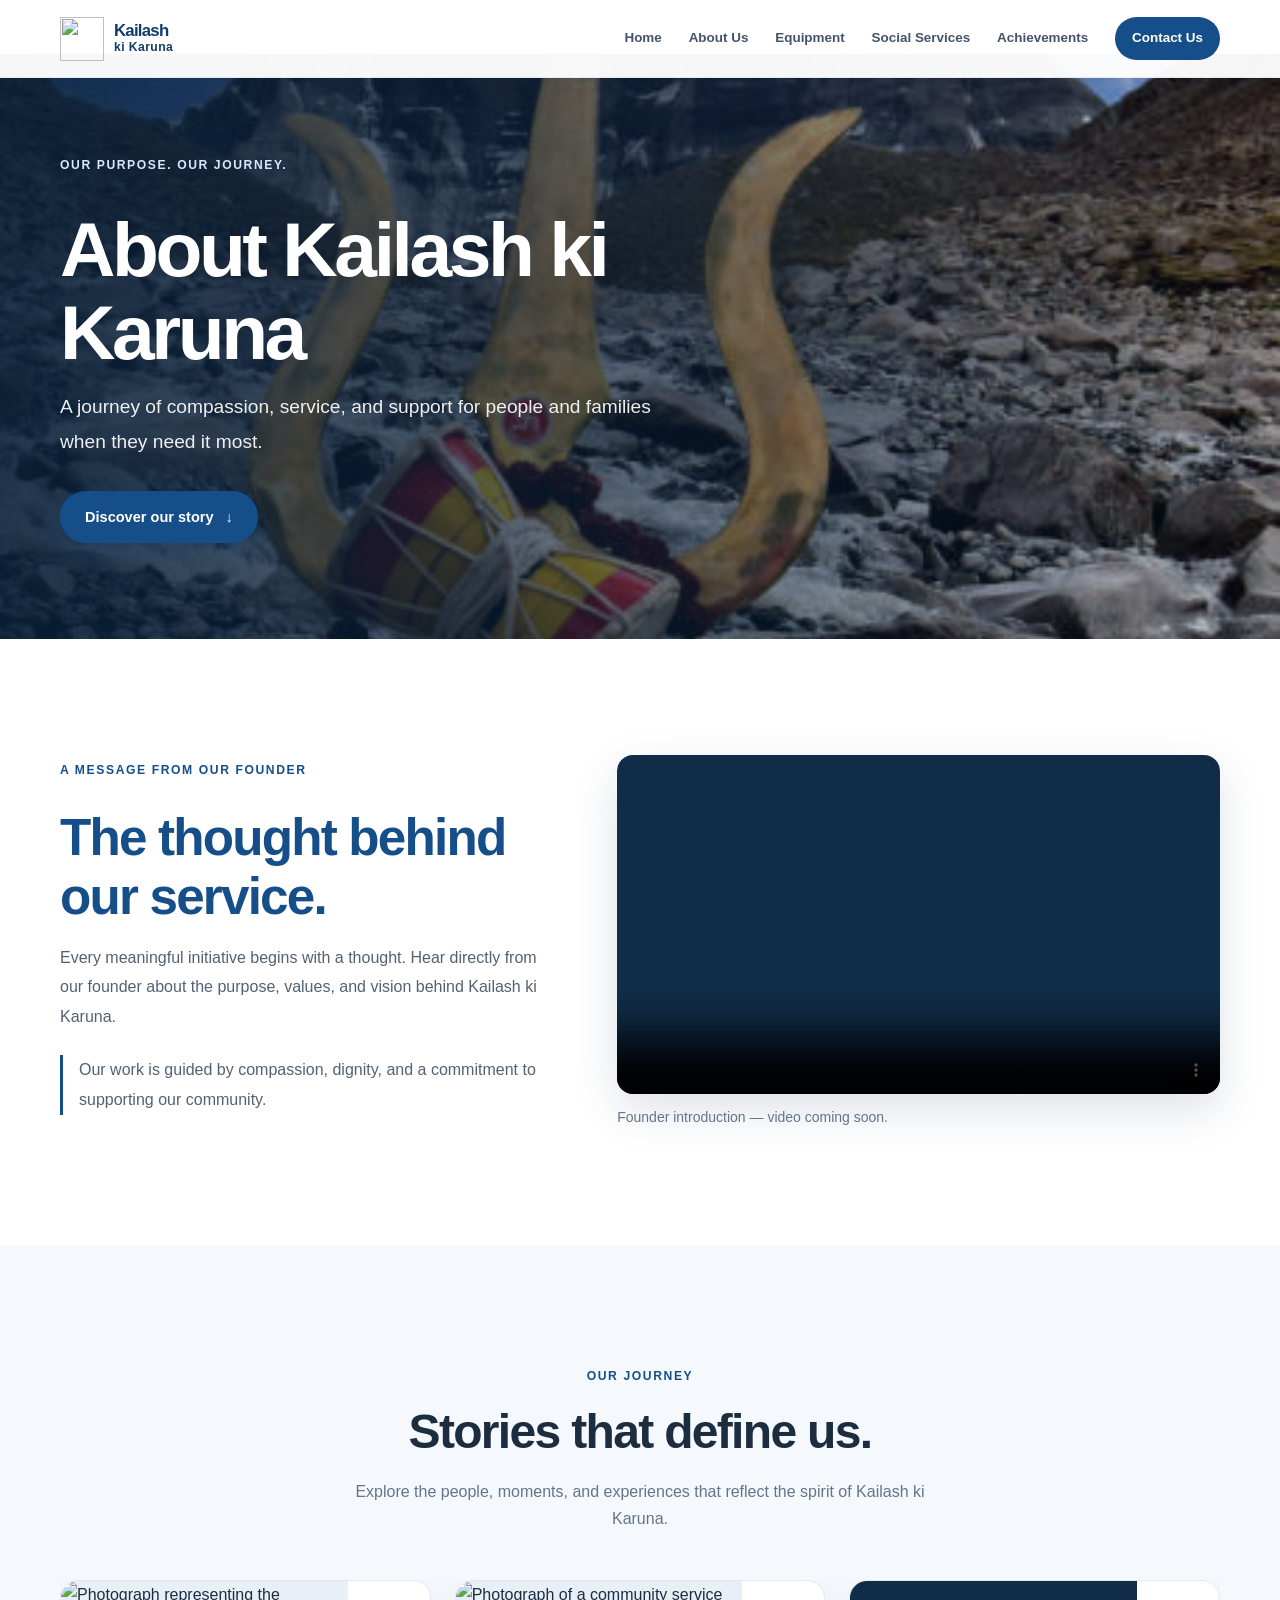
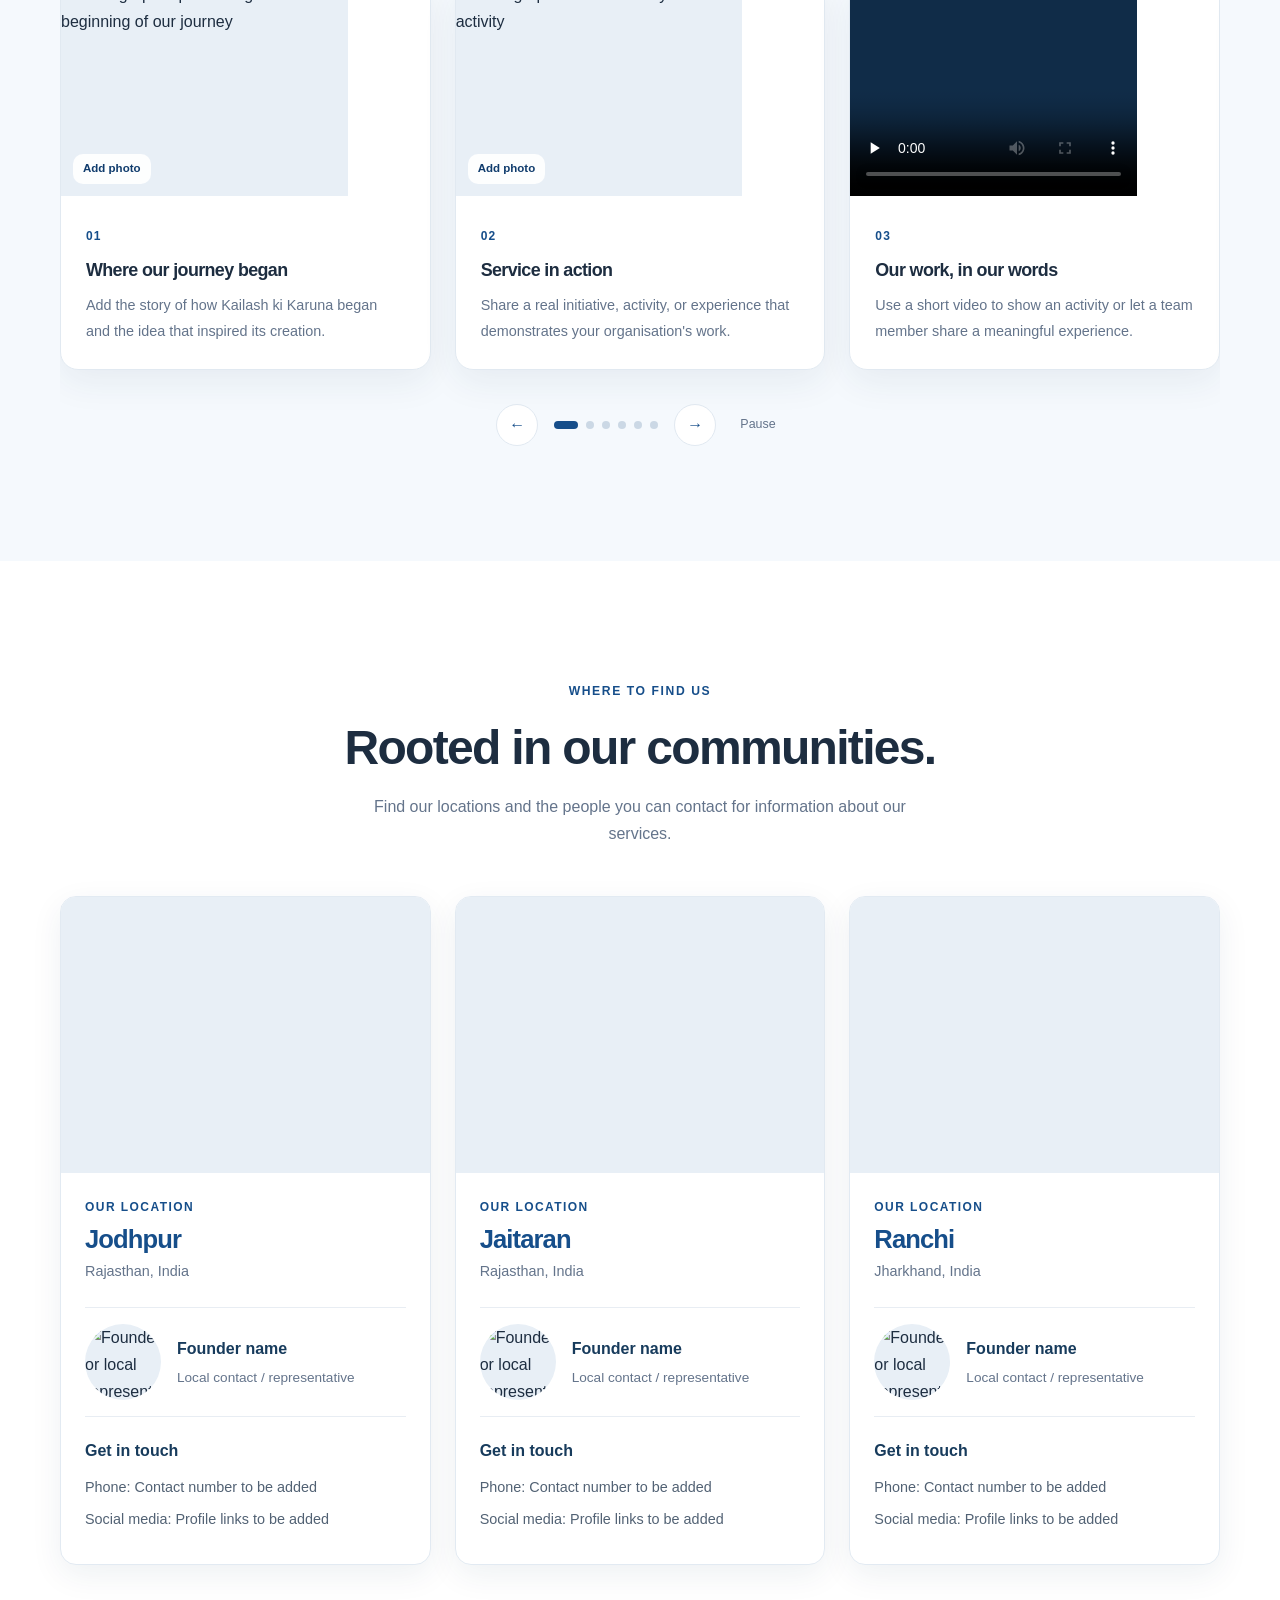
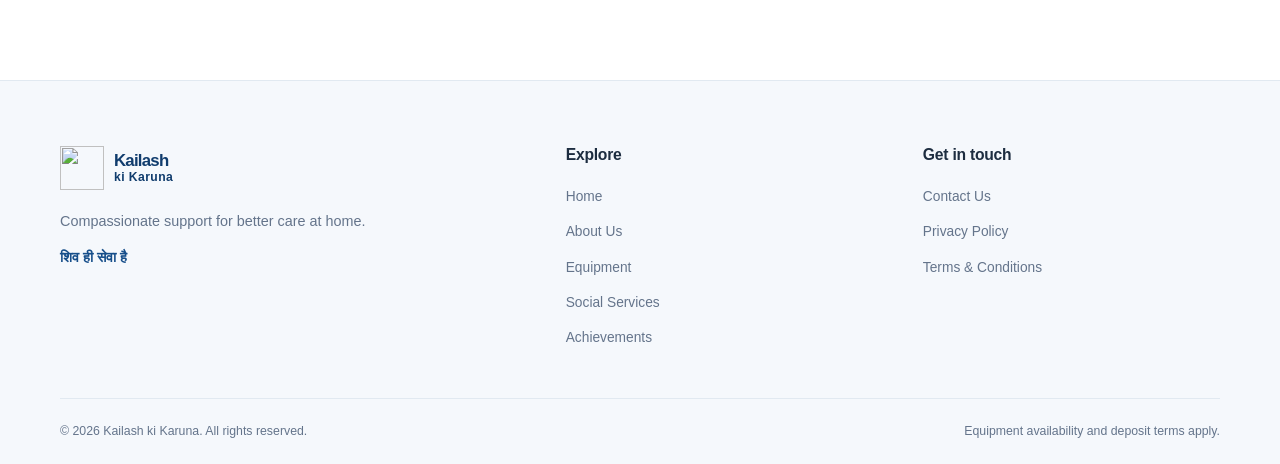
==== about.html @ 2081bf3e "Add files via upload" ====
<!DOCTYPE html>
<html lang="en">
<head>
  <meta charset="UTF-8">
  <meta name="viewport" content="width=device-width, initial-scale=1.0">

  <title>Contact Us | Kailash ki Karuna</title>
  <meta
    name="description"
    content="Contact Kailash ki Karuna. Find our locations in Jodhpur, Jaitaran, and Ranchi, call our team, or connect with us on WhatsApp."
  >
  <meta name="theme-color" content="#ffffff">

  <link rel="stylesheet" href="css/styles.css">
  <link rel="stylesheet" href="css/about.css">

  <!-- Reuse the existing shared JavaScript -->
  <script src="js/app.js" defer></script>
</head>

<body>
  <a class="skip-link" href="#main" data-i18n="skipLink">
    Skip to content
  </a>

  <!-- Shared site header -->
  <header class="site-header">
    <div class="container header-inner">
      <a class="brand" href="index.html" aria-label="Kailash ki Karuna home">
        <img
          class="brand-logo"
          src="images/logo.png"
          alt=""
          width="48"
          height="48"
          onerror="this.hidden=true"
        />
        <span class="brand-name">
          <span>Kailash</span>
          <span class="brand-subtitle">ki Karuna</span>
        </span>
      </a>

      <button
        class="menu-toggle"
        type="button"
        aria-label="Open navigation menu"
        aria-controls="site-navigation"
        aria-expanded="false"
      >
        <span></span>
        <span></span>
        <span></span>
      </button>

      <nav
        class="site-navigation"
        id="site-navigation"
        aria-label="Main navigation"
      >
        <a href="index.html" data-i18n="navHome">Home</a>
        <a href="about.html" aria-current="page">About Us</a>
        <a href="equipment.html" data-i18n="navEquipment">Equipment</a>
        <a href="index.html#social-impact" data-i18n="navImpact">
          Social Services
        </a>
        <a href="achievements.html" data-i18n="navAchievements">
          Achievements
        </a>
        <a class="nav-contact" href="contact.html" data-i18n="navContact">
          Contact Us
        </a>
      </nav>
    </div>
  </header>

  <main id="main">
    <br><br>
    <!-- About hero: replace the background image when ready -->
    <section class="about-hero" aria-labelledby="about-hero-title">
      <div class="about-hero-overlay"></div>

      <div class="container about-hero-content">
        <span class="eyebrow">Our purpose. Our journey.</span>

        <h1 id="about-hero-title">
          About Kailash ki Karuna
        </h1>

        <p>
          A journey of compassion, service, and support for people
          and families when they need it most.
        </p>

        <a class="button button-primary" href="#our-story">
          Discover our story <span aria-hidden="true">↓</span>
        </a>
      </div>
    </section>

    <!-- Section 1: Founder introduction video -->
    <section
      class="section founder-intro-section"
      id="founder"
      aria-labelledby="founder-title"
    >
      <div class="container founder-intro-layout">

        <div class="founder-intro-copy">
          <span class="eyebrow">A message from our founder</span>

          <h2 id="founder-title">
            The thought behind our service.
          </h2>

          <p>
            Every meaningful initiative begins with a thought.
            Hear directly from our founder about the purpose,
            values, and vision behind Kailash ki Karuna.
          </p>

          <p class="founder-intro-note">
            Our work is guided by compassion, dignity, and a
            commitment to supporting our community.
          </p>
        </div>

        <div class="founder-video-frame">
          <video
            class="founder-video"
            controls
            playsinline
            preload="metadata"
            poster="images/founder-introduction-poster.jpg"
          >
            <source
              src="videos/founder-introduction.mp4"
              type="video/mp4"
            />
            Your browser does not support HTML video.
          </video>

          <p class="media-caption">
            Founder introduction — video coming soon.
          </p>
        </div>

      </div>
    </section>

    <!-- Section 2: Our story carousel -->
    <section
      class="section section-soft about-stories-section"
      id="our-story"
      aria-labelledby="stories-title"
    >
      <div class="container">

        <div class="section-heading">
          <span class="eyebrow">Our journey</span>

          <h2 id="stories-title">
            Stories that define us.
          </h2>

          <p>
            Explore the people, moments, and experiences that
            reflect the spirit of Kailash ki Karuna.
          </p>
        </div>

        <!-- Reuses the existing carousel in js/app.js -->
        <div
          class="story-carousel"
          data-carousel
          aria-roledescription="carousel"
          aria-label="Stories from Kailash ki Karuna"
        >
          <div class="story-track" data-carousel-track>

            <!-- Story 1: Photo -->
            <article class="story-card">
              <div class="story-image-wrap">
                <img
                  src="images/about-story-1.jpg"
                  alt="Photograph representing the beginning of our journey"
                  loading="lazy"
                  onerror="this.parentElement.classList.add('image-missing')"
                />
                <span class="image-placeholder-label">Add photo</span>
              </div>

              <div class="story-card-content">
                <span class="card-number">01</span>
                <h3>Where our journey began</h3>
                <p>
                  Add the story of how Kailash ki Karuna began
                  and the idea that inspired its creation.
                </p>
              </div>
            </article>

            <!-- Story 2: Photo -->
            <article class="story-card">
              <div class="story-image-wrap">
                <img
                  src="images/about-story-2.jpg"
                  alt="Photograph of a community service activity"
                  loading="lazy"
                  onerror="this.parentElement.classList.add('image-missing')"
                />
                <span class="image-placeholder-label">Add photo</span>
              </div>

              <div class="story-card-content">
                <span class="card-number">02</span>
                <h3>Service in action</h3>
                <p>
                  Share a real initiative, activity, or experience
                  that demonstrates your organisation's work.
                </p>
              </div>
            </article>

            <!-- Story 3: Video -->
            <article class="story-card">
              <div class="story-image-wrap story-media-wrap">
                <video
                  controls
                  playsinline
                  preload="none"
                  poster="images/about-story-video-1.jpg"
                  aria-label="Video story: Our work in the community"
                >
                  <source
                    src="videos/about-story-1.mp4"
                    type="video/mp4"
                  />
                  Your browser does not support HTML video.
                </video>
              </div>

              <div class="story-card-content">
                <span class="card-number">03</span>
                <h3>Our work, in our words</h3>
                <p>
                  Use a short video to show an activity or let
                  a team member share a meaningful experience.
                </p>
              </div>
            </article>

            <!-- Story 4: Photo -->
            <article class="story-card">
              <div class="story-image-wrap">
                <img
                  src="images/about-story-3.jpg"
                  alt="Photograph of people involved in our initiative"
                  loading="lazy"
                  onerror="this.parentElement.classList.add('image-missing')"
                />
                <span class="image-placeholder-label">Add photo</span>
              </div>

              <div class="story-card-content">
                <span class="card-number">04</span>
                <h3>People at the heart of our work</h3>
                <p>
                  Tell a story about the people, volunteers,
                  and community members behind the initiative.
                </p>
              </div>
            </article>

            <!-- Story 5: Video -->
            <article class="story-card">
              <div class="story-image-wrap story-media-wrap">
                <video
                  controls
                  playsinline
                  preload="none"
                  poster="images/about-story-video-2.jpg"
                  aria-label="Video story: A moment from our journey"
                >
                  <source
                    src="videos/about-story-2.mp4"
                    type="video/mp4"
                  />
                  Your browser does not support HTML video.
                </video>
              </div>

              <div class="story-card-content">
                <span class="card-number">05</span>
                <h3>Moments worth remembering</h3>
                <p>
                  Feature an event, milestone, or short message
                  that captures your organisation's journey.
                </p>
              </div>
            </article>

            <!-- Story 6: Photo -->
            <article class="story-card">
              <div class="story-image-wrap">
                <img
                  src="images/about-story-4.jpg"
                  alt="Photograph representing our future vision"
                  loading="lazy"
                  onerror="this.parentElement.classList.add('image-missing')"
                />
                <span class="image-placeholder-label">Add photo</span>
              </div>

              <div class="story-card-content">
                <span class="card-number">06</span>
                <h3>The journey ahead</h3>
                <p>
                  Share your future goals and the difference
                  you hope to make in the community.
                </p>
              </div>
            </article>

          </div>

          <div class="carousel-controls">
            <button
              class="carousel-arrow"
              type="button"
              data-carousel-prev
              aria-label="Previous story"
            >←</button>

            <div class="carousel-dots" data-carousel-dots></div>

            <button
              class="carousel-arrow"
              type="button"
              data-carousel-next
              aria-label="Next story"
            >→</button>

            <button
              class="carousel-pause"
              type="button"
              data-carousel-pause
              aria-pressed="false"
              data-i18n="pauseCarousel"
            >Pause</button>
          </div>
        </div>
      </div>
    </section>

    <!-- Section 3: Our locations -->
    <section
      class="section locations-section"
      id="locations"
      aria-labelledby="locations-title"
    >
      <div class="container">

        <div class="section-heading">
          <span class="eyebrow">Where to find us</span>

          <h2 id="locations-title">
            Rooted in our communities.
          </h2>

          <p>
            Find our locations and the people you can contact
            for information about our services.
          </p>
        </div>

        <div class="locations-grid">

          <!-- Jodhpur -->
          <article class="location-card">
            <div class="location-map">
              <iframe
                src="https://www.google.com/maps?q=Jodhpur%2C%20Rajasthan%2C%20India&output=embed"
                title="Map showing Jodhpur, Rajasthan"
                loading="lazy"
                referrerpolicy="no-referrer-when-downgrade"
                allowfullscreen
              ></iframe>
            </div>

            <div class="location-card-body">
              <span class="location-label">Our location</span>
              <h3>Jodhpur</h3>
              <p class="location-region">Rajasthan, India</p>

              <div class="founder-profile">
                <img
                  src="images/founder-jodhpur.jpg"
                  alt="Founder or local representative in Jodhpur"
                  loading="lazy"
                  onerror="this.hidden=true"
                />

                <div>
                  <h4>Founder name</h4>
                  <p>Local contact / representative</p>
                </div>
              </div>

              <div class="location-contact">
                <h4>Get in touch</h4>
                <p>Phone: Contact number to be added</p>
                <p>Social media: Profile links to be added</p>
              </div>
            </div>
          </article>

          <!-- Jaitaran -->
          <article class="location-card">
            <div class="location-map">
              <iframe
                src="https://www.google.com/maps?q=Jaitaran%2C%20Rajasthan%2C%20India&output=embed"
                title="Map showing Jaitaran, Rajasthan"
                loading="lazy"
                referrerpolicy="no-referrer-when-downgrade"
                allowfullscreen
              ></iframe>
            </div>

            <div class="location-card-body">
              <span class="location-label">Our location</span>
              <h3>Jaitaran</h3>
              <p class="location-region">Rajasthan, India</p>

              <div class="founder-profile">
                <img
                  src="images/founder-jaitaran.jpg"
                  alt="Founder or local representative in Jaitaran"
                  loading="lazy"
                  onerror="this.hidden=true"
                />

                <div>
                  <h4>Founder name</h4>
                  <p>Local contact / representative</p>
                </div>
              </div>

              <div class="location-contact">
                <h4>Get in touch</h4>
                <p>Phone: Contact number to be added</p>
                <p>Social media: Profile links to be added</p>
              </div>
            </div>
          </article>

          <!-- Ranchi -->
          <article class="location-card">
            <div class="location-map">
              <iframe
                src="https://www.google.com/maps?q=Ranchi%2C%20Jharkhand%2C%20India&output=embed"
                title="Map showing Ranchi, Jharkhand"
                loading="lazy"
                referrerpolicy="no-referrer-when-downgrade"
                allowfullscreen
              ></iframe>
            </div>

            <div class="location-card-body">
              <span class="location-label">Our location</span>
              <h3>Ranchi</h3>
              <p class="location-region">Jharkhand, India</p>

              <div class="founder-profile">
                <img
                  src="images/founder-ranchi.jpg"
                  alt="Founder or local representative in Ranchi"
                  loading="lazy"
                  onerror="this.hidden=true"
                />

                <div>
                  <h4>Founder name</h4>
                  <p>Local contact / representative</p>
                </div>
              </div>

              <div class="location-contact">
                <h4>Get in touch</h4>
                <p>Phone: Contact number to be added</p>
                <p>Social media: Profile links to be added</p>
              </div>
            </div>
          </article>

        </div>
      </div>
    </section>

  </main>

  <!-- Shared site footer -->
  <footer class="site-footer" id="contact">
    <div class="container">
      <div class="footer-grid">

        <div class="footer-brand">
          <a class="brand footer-brand-link" href="index.html">
            <img
              class="brand-logo"
              src="images/logo.png"
              alt=""
              width="48"
              height="48"
              onerror="this.hidden=true"
            />
            <span class="brand-name">
              <span>Kailash</span>
              <span class="brand-subtitle">ki Karuna</span>
            </span>
          </a>

          <p data-i18n="footerDescription">
            Compassionate support for better care at home.
          </p>

          <p class="footer-mantra" lang="hi">शिव ही सेवा है</p>
        </div>

        <div class="footer-column">
          <h2 data-i18n="footerExplore">Explore</h2>
          <a href="index.html" data-i18n="navHome">Home</a>
          <a href="about.html">About Us</a>
          <a href="equipment.html" data-i18n="navEquipment">
            Home-care equipment
          </a>
          <a href="index.html#social-impact" data-i18n="navImpact">
            Social Services
          </a>
          <a href="achievements.html" data-i18n="navAchievements">
            Achievements
          </a>
        </div>

        <div class="footer-column">
          <h2 data-i18n="footerConnect">Get in touch</h2>
          <a href="contact.html" data-i18n="navContact">Contact Us</a>
          <a href="privacy.html" data-i18n="footerPrivacy">
            Privacy Policy
          </a>
          <a href="terms.html" data-i18n="footerTerms">
            Terms &amp; Conditions
          </a>
        </div>

      </div>

      <div class="footer-bottom">
        <p>
          © <span id="current-year"></span>
          <span data-i18n="copyright">
            Kailash ki Karuna. All rights reserved.
          </span>
        </p>

        <p data-i18n="footerNote">
          Equipment availability and deposit terms apply.
        </p>
      </div>
    </div>
  </footer>
</body>
</html>
---- css/styles.css ----
/* =========================================================
   Kailash ki Karuna
   Design tokens and global styles
   ========================================================= */

:root {
  color-scheme: light;
  --color-primary: #164e8a;
  --color-primary-dark: #103c6d;
  --color-primary-light: #eaf3fc;
  --color-accent: #76a8db;
  --color-text: #1d2d40;
  --color-muted: #64748b;
  --color-surface: #ffffff;
  --color-surface-soft: #f5f9fd;
  --color-border: #e1e9f1;
  --color-success: #246e54;

  --font-body: "Inter", -apple-system, BlinkMacSystemFont, "Segoe UI",
    sans-serif;

  --container-width: 1160px;
  --header-height: 78px;

  --radius-sm: 10px;
  --radius-md: 18px;
  --radius-lg: 26px;
  --radius-pill: 999px;

  --shadow-card: 0 12px 36px rgb(22 55 91 / 7%);
  --shadow-header: 0 3px 20px rgb(22 55 91 / 5%);

  --space-section: clamp(76px, 9vw, 116px);
}

* {
  box-sizing: border-box;
}

html {
  scroll-behavior: smooth;
  scroll-padding-top: calc(var(--header-height) + 20px);
}

body {
  margin: 0;
  font-family: var(--font-body);
  color: var(--color-text);
  background: var(--color-surface);
  font-size: 16px;
  line-height: 1.7;
  -webkit-font-smoothing: antialiased;
  text-rendering: optimizeLegibility;
}

body.menu-open {
  overflow: hidden;
}

img {
  display: block;
  max-width: 100%;
}

a {
  color: inherit;
  text-decoration: none;
}

button {
  font: inherit;
}

button,
a {
  -webkit-tap-highlight-color: transparent;
}

button:focus-visible,
a:focus-visible {
  outline: 3px solid var(--color-accent);
  outline-offset: 4px;
}

h1,
h2,
h3,
p {
  margin-top: 0;
}

h1,
h2,
h3 {
  line-height: 1.2;
  letter-spacing: -0.035em;
}

h2 {
  font-size: clamp(2rem, 4vw, 3rem);
  font-weight: 700;
  margin-bottom: 20px;
}

h3 {
  font-size: 1.12rem;
  font-weight: 650;
  margin-bottom: 10px;
}

p {
  color: var(--color-muted);
}

.container {
  width: min(var(--container-width), calc(100% - 48px));
  margin-inline: auto;
}

.section {
  padding-block: var(--space-section);
}

.section-soft {
  background: var(--color-surface-soft);
}

.eyebrow {
  display: inline-block;
  margin-bottom: 18px;
  color: var(--color-primary);
  font-size: 0.76rem;
  font-weight: 700;
  letter-spacing: 0.13em;
  line-height: 1.5;
  text-transform: uppercase;
}

.skip-link {
  position: absolute;
  z-index: 200;
  top: 10px;
  left: 10px;
  padding: 10px 16px;
  color: white;
  background: var(--color-primary);
  border-radius: var(--radius-sm);
  transform: translateY(-160%);
}

.skip-link:focus {
  transform: translateY(0);
}

/* =========================================================
   Header and navigation
   ========================================================= */

.site-header {
  position: absolute;
  z-index: 50;
  inset: 0 0 auto;
  height: var(--header-height);
  background: rgb(255 255 255 / 96%);
  border-bottom: 1px solid rgb(22 78 138 / 7%);
  box-shadow: var(--shadow-header);
}

.header-inner {
  height: 100%;
  display: flex;
  align-items: center;
  justify-content: space-between;
  gap: 24px;
}

.brand {
  display: inline-flex;
  align-items: center;
  gap: 10px;
  flex-shrink: 0;
}

.brand-logo {
  width: 44px;
  height: 44px;
  object-fit: contain;
}

.brand-name {
  display: flex;
  flex-direction: column;
  color: var(--color-primary-dark);
  font-size: 1.05rem;
  font-weight: 800;
  line-height: 1.12;
  letter-spacing: -0.045em;
}

.brand-subtitle {
  font-size: 0.76rem;
  font-weight: 600;
  letter-spacing: 0.035em;
}

.site-navigation {
  display: flex;
  align-items: center;
  gap: clamp(14px, 2.1vw, 28px);
}

.site-navigation > a {
  color: #43546a;
  font-size: 0.84rem;
  font-weight: 600;
  transition: color 180ms ease;
}

.site-navigation > a:hover {
  color: var(--color-primary);
}

.site-navigation .nav-contact {
  padding: 10px 17px;
  color: white;
  background: var(--color-primary);
  border-radius: var(--radius-pill);
}

.site-navigation .nav-contact:hover {
  color: white;
  background: var(--color-primary-dark);
}

.menu-toggle {
  display: none;
  width: 44px;
  height: 44px;
  padding: 11px;
  border: 1px solid var(--color-border);
  border-radius: 12px;
  background: white;
  cursor: pointer;
}

.menu-toggle span {
  display: block;
  width: 100%;
  height: 2px;
  margin-block: 4px;
  border-radius: 2px;
  background: var(--color-primary);
  transition: transform 180ms ease, opacity 180ms ease;
}

.menu-toggle[aria-expanded="true"] span:first-child {
  transform: translateY(6px) rotate(45deg);
}

.menu-toggle[aria-expanded="true"] span:nth-child(2) {
  opacity: 0;
}

.menu-toggle[aria-expanded="true"] span:last-child {
  transform: translateY(-6px) rotate(-45deg);
}

/* =========================================================
   Hero
   ========================================================= */

.hero {
  position: relative;
  isolation: isolate;
  display: flex;
  align-items: center;
  justify-content: center;
  min-height: 100svh;
  min-height: max(100svh, 660px);
  overflow: hidden;
  padding: calc(var(--header-height) + 64px) 0 96px;
  background:
    radial-gradient(
      ellipse at 85% 22%,
      rgb(209 230 250 / 70%),
      transparent 38%
    ),
    radial-gradient(
      ellipse at 12% 85%,
      rgb(225 239 252 / 70%),
      transparent 35%
    ),
    linear-gradient(145deg, #ffffff 0%, #f6faff 52%, #edf5fd 100%);
}

.hero-content {
  position: relative;
  z-index: 2;
  display: flex;
  flex-direction: column;
  align-items: center;
  text-align: center;
  max-width: 860px;
}

.hero-eyebrow {
  padding: 8px 15px;
  margin-bottom: 26px;
  border: 1px solid #d7e7f7;
  border-radius: var(--radius-pill);
  background: rgb(255 255 255 / 75%);
}

.hero-title {
  display: flex;
  flex-direction: column;
  align-items: center;
  margin: 0 0 25px;
  color: var(--color-primary-dark);
  font-size: clamp(3.7rem, 10vw, 7.5rem);
  font-weight: 800;
  letter-spacing: -0.085em;
  line-height: 0.98;
}

.hero-title > span + span {
  margin-top: 8px;
  color: var(--color-primary);
}

.title-period {
  color: #75a9dd;
}

.hero-tagline {
  max-width: 650px;
  margin-bottom: 14px;
  color: #273e58;
  font-size: clamp(1.15rem, 2.6vw, 1.7rem);
  font-weight: 600;
  letter-spacing: -0.025em;
  line-height: 1.5;
}

.hero-description {
  max-width: 580px;
  margin-bottom: 20px;
  font-size: 0.98rem;
  line-height: 1.85;
}

.hero-mantra {
  margin-bottom: 30px;
  color: var(--color-primary);
  font-size: 1.13rem;
  font-weight: 600;
  letter-spacing: 0.025em;
}

.button {
  min-height: 52px;
  display: inline-flex;
  align-items: center;
  justify-content: center;
  gap: 15px;
  padding: 14px 24px;
  border: 1px solid transparent;
  border-radius: var(--radius-pill);
  font-size: 0.91rem;
  font-weight: 650;
  line-height: 1.4;
  text-align: center;
  transition:
    transform 180ms ease,
    background 180ms ease,
    box-shadow 180ms ease;
}

.button:hover {
  transform: translateY(-2px);
}

.button-primary {
  color: white;
  background: var(--color-primary);
  box-shadow: 0 10px 24px rgb(22 78 138 / 18%);
}

.button-primary:hover {
  background: var(--color-primary-dark);
  box-shadow: 0 12px 28px rgb(22 78 138 / 24%);
}

.hero-cta {
  min-width: 260px;
}

.hero-secondary-link {
  margin-top: 19px;
  color: var(--color-primary);
  font-size: 0.88rem;
  font-weight: 600;
}

.hero-secondary-link:hover {
  text-decoration: underline;
  text-underline-offset: 5px;
}

.hero-trust-note {
  display: flex;
  align-items: center;
  gap: 9px;
  margin-top: 36px;
  color: #566a80;
  font-size: 0.79rem;
}

.trust-icon {
  display: grid;
  width: 21px;
  height: 21px;
  place-items: center;
  border-radius: 50%;
  background: #e0f3e9;
  color: var(--color-success);
  font-size: 0.72rem;
  font-weight: 800;
}

.hero-decoration {
  position: absolute;
  z-index: -1;
  pointer-events: none;
  border: 1px solid rgb(22 78 138 / 8%);
  border-radius: 50%;
}

.hero-decoration-one {
  top: 15%;
  right: -120px;
  width: 360px;
  aspect-ratio: 1;
}

.hero-decoration-two {
  bottom: -180px;
  left: -160px;
  width: 430px;
  aspect-ratio: 1;
}

.scroll-cue {
  position: absolute;
  bottom: 25px;
  left: 50%;
  display: grid;
  width: 28px;
  height: 42px;
  place-items: start center;
  padding-top: 8px;
  border: 1px solid #b8cee4;
  border-radius: 20px;
  transform: translateX(-50%);
}

.scroll-cue span {
  width: 4px;
  height: 8px;
  border-radius: 4px;
  background: var(--color-primary);
  animation: scroll-down 1.6s ease-in-out infinite;
}

@keyframes scroll-down {
  0%, 100% {
    transform: translateY(0);
    opacity: 1;
  }

  65% {
    transform: translateY(10px);
    opacity: 0.25;
  }
}

/* =========================================================
   Section headings
   ========================================================= */

.section-heading {
  max-width: 690px;
  margin: 0 auto 48px;
  text-align: center;
}

.section-heading p,
.achievements-inner > p {
  max-width: 580px;
  margin-inline: auto;
}

.section-heading h2 {
  margin-bottom: 17px;
}

.section-heading-row {
  display: flex;
  align-items: end;
  justify-content: space-between;
  gap: 28px;
  max-width: none;
  text-align: left;
}

.section-heading-row > div {
  max-width: 690px;
}

.section-heading-row p {
  margin-bottom: 0;
}

.text-link {
  display: inline-flex;
  align-items: center;
  gap: 8px;
  color: var(--color-primary);
  font-size: 0.9rem;
  font-weight: 650;
}

.text-link:hover {
  text-decoration: underline;
  text-underline-offset: 5px;
}

/* =========================================================
   Story carousel
   ========================================================= */

.story-carousel {
  --carousel-gap: 24px;
  overflow: hidden;
}

.story-track {
  display: flex;
  gap: var(--carousel-gap);
  transition: transform 450ms cubic-bezier(0.22, 1, 0.36, 1);
  will-change: transform;
}

.story-card {
  flex: 0 0 calc((100% - var(--carousel-gap) * 2) / 3);
  min-width: 0;
  overflow: hidden;
  border: 1px solid var(--color-border);
  border-radius: var(--radius-md);
  background: white;
  box-shadow: var(--shadow-card);
}

.story-image-wrap {
  position: relative;
  height: 215px;
  overflow: hidden;
  background: linear-gradient(135deg, #dceaf8, #f0f6fc);
}

.story-image-wrap img,
.equipment-image-link img {
  width: 100%;
  height: 100%;
  object-fit: cover;
  transition: transform 350ms ease;
}

.story-card:hover .story-image-wrap img,
.equipment-card:hover .equipment-image-link img {
  transform: scale(1.045);
}

.image-placeholder-label {
  display: none;
  position: absolute;
  inset: auto 12px 12px;
  width: fit-content;
  padding: 5px 10px;
  color: var(--color-primary-dark);
  background: rgb(255 255 255 / 92%);
  border-radius: var(--radius-sm);
  font-size: 0.72rem;
  font-weight: 600;
}

.image-missing {
  background:
    linear-gradient(135deg, #e1edf9, #f4f8fd);
}

.image-missing img {
  display: none;
}

.image-missing .image-placeholder-label {
  display: block;
}

.story-card-content {
  padding: 25px;
}

.card-number {
  display: inline-block;
  margin-bottom: 12px;
  color: var(--color-primary);
  font-size: 0.75rem;
  font-weight: 800;
  letter-spacing: 0.1em;
}

.story-card-content p {
  margin-bottom: 0;
  font-size: 0.9rem;
  line-height: 1.8;
}

.carousel-controls {
  display: flex;
  align-items: center;
  justify-content: center;
  gap: 16px;
  margin-top: 34px;
}

.carousel-arrow {
  display: grid;
  width: 42px;
  height: 42px;
  place-items: center;
  border: 1px solid var(--color-border);
  border-radius: 50%;
  background: white;
  color: var(--color-primary);
  cursor: pointer;
  transition: background 180ms ease, color 180ms ease;
}

.carousel-arrow:hover {
  color: white;
  background: var(--color-primary);
}

.carousel-dots {
  display: flex;
  align-items: center;
  gap: 8px;
}

.carousel-dot {
  width: 8px;
  height: 8px;
  padding: 0;
  border: 0;
  border-radius: 50%;
  background: #cbd8e5;
  cursor: pointer;
}

.carousel-dot[aria-current="true"] {
  width: 24px;
  border-radius: 8px;
  background: var(--color-primary);
}

.carousel-pause {
  padding: 8px;
  border: 0;
  background: transparent;
  color: var(--color-muted);
  font-size: 0.78rem;
  cursor: pointer;
}

/* =========================================================
   Equipment cards
   ========================================================= */

/* Home-care equipment grid */
.equipment-grid {
  display: grid;
  grid-template-columns: repeat(3, minmax(0, 1fr));
  gap: 24px;
}

.equipment-card {
  min-width: 0;
  overflow: hidden;
  border: 1px solid var(--color-border);
  border-radius: 16px;
  background: #fff;
  transition: transform 180ms ease, box-shadow 180ms ease;
}

.equipment-card:hover {
  transform: translateY(-3px);
  box-shadow: var(--shadow-card);
}

.equipment-image-link {
  position: relative;
  display: block;
  height: 190px;
  overflow: hidden;
  background: var(--color-primary-light);
}

.equipment-image-link img {
  width: 100%;
  height: 100%;
  object-fit: cover;
}

.equipment-card-body {
  padding: 18px;
}

.equipment-card-body h3 {
  margin-bottom: 8px;
}

.equipment-card-body p {
  margin-bottom: 16px;
  font-size: 0.88rem;
}

/* Tablet: two columns */
@media (max-width: 760px) {
  .equipment-grid {
    grid-template-columns: repeat(2, minmax(0, 1fr));
    gap: 16px;
  }

  .equipment-image-link {
    height: 160px;
  }

  .equipment-card-body {
    padding: 14px;
  }
}

/* Small phones: two compact columns */
@media (max-width: 420px) {
  .equipment-grid {
    grid-template-columns: repeat(2, minmax(0, 1fr));
    gap: 12px;
  }

  .equipment-image-link {
    height: 125px;
  }

  .equipment-card-body {
    padding: 12px;
  }

  .equipment-card-body h3 {
    font-size: 0.95rem;
  }

  .equipment-card-body p {
    font-size: 0.8rem;
  }
}

/* =========================================================
   Social impact
   ========================================================= */

.impact-section {
  background:
    radial-gradient(ellipse at 100% 0%, rgb(255 255 255 / 9%), transparent 42%),
    var(--color-primary-dark);
}

.impact-layout {
  display: grid;
  grid-template-columns: 1fr 0.9fr;
  align-items: center;
  gap: clamp(48px, 9vw, 115px);
}

.impact-copy .eyebrow {
  color: #b9dcff;
}

.impact-copy h2 {
  max-width: 530px;
  color: white;
}

.impact-copy > p {
  max-width: 520px;
  margin-bottom: 30px;
  color: #d1e1f1;
}

.button-light {
  color: var(--color-primary-dark);
  background: white;
}

.button-light:hover {
  background: #eaf3fc;
}

.impact-points {
  display: grid;
  gap: 25px;
}

.impact-point {
  display: flex;
  gap: 20px;
  padding-bottom: 24px;
  border-bottom: 1px solid rgb(255 255 255 / 16%);
}

.impact-point:last-child {
  padding-bottom: 0;
  border-bottom: 0;
}

.impact-number {
  flex-shrink: 0;
  color: #a7cff8;
  font-size: 0.85rem;
  font-weight: 750;
  letter-spacing: 0.06em;
}

.impact-point h3 {
  margin-bottom: 8px;
  color: white;
}

.impact-point p {
  margin-bottom: 0;
  color: #c6d9ed;
  font-size: 0.88rem;
}

/* =========================================================
   Achievements
   ========================================================= */

.achievements-inner {
  max-width: 760px;
  text-align: center;
}

.achievements-inner h2 {
  margin-bottom: 18px;
}

.achievements-inner > p {
  margin-bottom: 25px;
}

/* =========================================================
   Footer
   ========================================================= */

.site-footer {
  padding-top: 65px;
  background: #f5f8fc;
  border-top: 1px solid var(--color-border);
}

.footer-grid {
  display: grid;
  grid-template-columns: 1.5fr 1fr 1fr;
  gap: 60px;
  padding-bottom: 48px;
}

.footer-brand-link {
  margin-bottom: 19px;
}

.footer-brand > p {
  max-width: 320px;
  margin-bottom: 12px;
  font-size: 0.9rem;
}

.footer-brand .footer-mantra {
  color: var(--color-primary);
  font-weight: 650;
}

.footer-column {
  display: flex;
  flex-direction: column;
  align-items: flex-start;
  gap: 12px;
}

.footer-column h2 {
  margin-bottom: 8px;
  font-size: 0.98rem;
  letter-spacing: -0.015em;
}

.footer-column a {
  color: var(--color-muted);
  font-size: 0.86rem;
  transition: color 180ms ease;
}

.footer-column a:hover {
  color: var(--color-primary);
}

.footer-bottom {
  display: flex;
  align-items: flex-start;
  justify-content: space-between;
  gap: 24px;
  padding-block: 22px;
  border-top: 1px solid var(--color-border);
}

.footer-bottom p {
  margin-bottom: 0;
  font-size: 0.77rem;
}

/* =========================================================
   Responsive navigation and layouts
   ========================================================= */

@media (max-width: 960px) {
  .site-navigation {
    gap: 14px;
  }

  .site-navigation > a {
    font-size: 0.78rem;
  }

  .brand-name {
    font-size: 0.98rem;
  }

  .brand-logo {
    width: 38px;
    height: 38px;
  }

  .equipment-grid {
    grid-template-columns: repeat(2, minmax(0, 1fr));
  }

  .story-card {
    flex-basis: calc((100% - var(--carousel-gap)) / 2);
  }

  .impact-layout {
    grid-template-columns: 1fr 1fr;
    gap: 45px;
  }
}

@media (max-width: 760px) {
  :root {
    --header-height: 70px;
    --space-section: 76px;
  }

  .container {
    width: min(100% - 36px, var(--container-width));
  }

  .menu-toggle {
    display: block;
    position: relative;
    z-index: 61;
  }

  .site-navigation {
    position: fixed;
    z-index: 60;
    inset: 0 0 0 auto;
    display: flex;
    flex-direction: column;
    align-items: stretch;
    justify-content: center;
    gap: 0;
    width: min(86vw, 370px);
    padding: 100px 32px 40px;
    overflow-y: auto;
    background: white;
    box-shadow: -15px 0 45px rgb(15 40 70 / 12%);
    visibility: hidden;
    transform: translateX(102%);
    transition:
      transform 250ms ease,
      visibility 250ms ease;
  }

  .site-navigation.is-open {
    visibility: visible;
    transform: translateX(0);
  }

  .site-navigation > a {
    padding: 15px 4px;
    border-bottom: 1px solid var(--color-border);
    color: var(--color-text);
    font-size: 0.98rem;
  }

  .site-navigation .nav-contact {
    margin-top: 22px;
    padding: 14px 18px;
    border-bottom: 0;
    color: white;
    text-align: center;
  }

  .hero {
    min-height: 100svh;
    padding: calc(var(--header-height) + 55px) 0 88px;
  }

  .hero-title {
    font-size: clamp(3.4rem, 13vw, 5.7rem);
  }

  .hero-tagline {
    max-width: 500px;
  }

  .hero-description {
    max-width: 460px;
    font-size: 0.92rem;
  }

  .section-heading-row {
    align-items: flex-start;
  }

  .desktop-only {
    display: none;
  }

  .mobile-view-all {
    display: flex;
    justify-content: center;
    margin-top: 32px;
  }

  .impact-layout {
    grid-template-columns: 1fr;
    gap: 50px;
  }

  .impact-copy {
    max-width: 580px;
  }

  .footer-grid {
    grid-template-columns: 1fr 1fr;
    gap: 38px 28px;
  }

  .footer-brand {
    grid-column: 1 / -1;
  }
}

@media (max-width: 520px) {
  .container {
    width: calc(100% - 32px);
  }

  .hero {
    padding-top: calc(var(--header-height) + 44px);
    padding-bottom: 90px;
  }

  .hero-title {
    font-size: clamp(3.2rem, 14vw, 4.5rem);
  }

  .hero-eyebrow {
    margin-bottom: 24px;
  }

  .hero-tagline {
    font-size: 1.12rem;
  }

  .hero-description {
    font-size: 0.88rem;
  }

  .hero-cta {
    width: 100%;
    max-width: 330px;
  }

  .hero-trust-note {
    align-items: flex-start;
    max-width: 300px;
    text-align: left;
  }

  .section-heading {
    margin-bottom: 35px;
    text-align: left;
  }

  .section-heading-row {
    display: block;
  }

  .equipment-grid {
    grid-template-columns: 1fr;
    gap: 20px;
  }

  .equipment-image-link {
    height: 235px;
  }

  .equipment-card-body p {
    min-height: 0;
  }

  .story-card {
    flex-basis: 100%;
  }

  .story-image-wrap {
    height: 225px;
  }

  .carousel-controls {
    gap: 10px;
  }

  .carousel-pause {
    font-size: 0.72rem;
  }

  .footer-grid {
    grid-template-columns: 1fr 1fr;
    gap: 34px 18px;
  }

  .footer-brand {
    grid-column: 1 / -1;
  }

  .footer-bottom {
    flex-direction: column;
    gap: 8px;
  }
}

/* Respect user motion preferences */
@media (prefers-reduced-motion: reduce) {
  *,
  *::before,
  *::after {
    scroll-behavior: auto !important;
    animation-duration: 0.01ms !important;
    animation-iteration-count: 1 !important;
    transition-duration: 0.01ms !important;
  }
}



/* =========================================================
   Equipment catalogue
   ========================================================= */

.catalogue-hero {
  padding: calc(var(--header-height) + 64px) 0 42px;
  background:
    radial-gradient(ellipse at 90% 0%, #e4f0fc, transparent 45%),
    #f7faff;
  border-bottom: 1px solid var(--color-border);
}

.catalogue-hero h1 {
  max-width: 760px;
  margin-bottom: 16px;
  color: var(--color-primary-dark);
  font-size: clamp(2.2rem, 5vw, 3.7rem);
  font-weight: 750;
}

.catalogue-hero .container > p {
  max-width: 650px;
  margin-bottom: 30px;
}

.catalogue-search {
  max-width: 680px;
}

.search-box {
  display: flex;
  align-items: center;
  gap: 12px;
  min-height: 58px;
  padding: 0 16px;
  border: 1px solid #d8e4f0;
  border-radius: 14px;
  background: white;
  box-shadow: 0 6px 22px rgb(22 55 91 / 5%);
}

.search-box:focus-within {
  border-color: var(--color-primary);
  box-shadow: 0 0 0 3px rgb(22 78 138 / 10%);
}

.search-icon {
  color: var(--color-primary);
  font-size: 1.6rem;
  line-height: 1;
}

.search-box input {
  width: 100%;
  min-width: 0;
  padding: 16px 0;
  border: 0;
  outline: none;
  background: transparent;
  color: var(--color-text);
  font: inherit;
  font-size: 0.92rem;
}

.search-box input::placeholder {
  color: #8997a8;
}

.clear-search {
  flex-shrink: 0;
  width: 34px;
  height: 34px;
  border: 0;
  border-radius: 50%;
  background: var(--color-primary-light);
  color: var(--color-primary);
  font-size: 1.3rem;
  cursor: pointer;
}

.search-hint {
  margin: 9px 0 0;
  font-size: 0.78rem;
}

.catalogue-section {
  min-height: 380px;
  padding-block: 48px var(--space-section);
}

.catalogue-section-heading {
  display: flex;
  align-items: end;
  justify-content: space-between;
  gap: 24px;
  margin-bottom: 30px;
}

.catalogue-section-heading .eyebrow {
  margin-bottom: 10px;
}

.catalogue-section-heading h2 {
  margin-bottom: 0;
  font-size: clamp(1.7rem, 3vw, 2.35rem);
}

.result-count {
  margin-bottom: 5px;
  font-size: 0.85rem;
  white-space: nowrap;
}

/* Generated catalogue cards */
.catalogue-grid {
  display: grid;
  grid-template-columns: repeat(3, minmax(0, 1fr));
  gap: 24px;
  align-content: start;
}

.catalogue-card {
  display: flex;
  min-width: 0;
  flex-direction: column;
  overflow: hidden;
  border: 1px solid var(--color-border);
  border-radius: var(--radius-md);
  background: white;
  transition: transform 180ms ease, box-shadow 180ms ease;
}

.catalogue-card:hover {
  transform: translateY(-3px);
  box-shadow: var(--shadow-card);
}

.catalogue-card-image {
  position: relative;
  display: block;
  height: 220px;
  overflow: hidden;
  background: linear-gradient(135deg, #e3eef9, #f5f9fd);
}

.catalogue-card-image img {
  width: 100%;
  height: 100%;
  object-fit: cover;
  transition: transform 250ms ease;
}

.catalogue-card:hover .catalogue-card-image img {
  transform: scale(1.035);
}

.catalogue-card-image.image-missing img {
  display: none;
}

.catalogue-card-image .image-placeholder-label {
  display: none;
}

.catalogue-card-image.image-missing .image-placeholder-label {
  display: block;
}

.catalogue-card-body {
  display: flex;
  flex: 1;
  flex-direction: column;
  align-items: flex-start;
  padding: 22px;
}

.catalogue-card-body h3 {
  margin-bottom: 10px;
  font-size: 1.08rem;
}

.catalogue-card-price-label {
  margin-bottom: 4px;
  color: var(--color-muted);
  font-size: 0.78rem;
}

.catalogue-card-price {
  margin-bottom: 19px;
  color: var(--color-primary-dark);
  font-size: 1.25rem;
  font-weight: 750;
  letter-spacing: -0.025em;
}

.catalogue-card-price small {
  color: var(--color-muted);
  font-size: 0.72rem;
  font-weight: 500;
  letter-spacing: 0;
}

.catalogue-card .button {
  width: 100%;
  margin-top: auto;
  padding-inline: 12px;
  font-size: 0.85rem;
}

.empty-results {
  max-width: 560px;
  margin: 0 auto;
  padding: 48px 20px;
  text-align: center;
}

.empty-results[hidden] {
  display: none;
}

.empty-icon {
  display: grid;
  width: 58px;
  height: 58px;
  place-items: center;
  margin: 0 auto 20px;
  border-radius: 50%;
  background: var(--color-primary-light);
  color: var(--color-primary);
  font-size: 2rem;
}

.empty-results p {
  margin-bottom: 24px;
}

/* =========================================================
   Other services
   ========================================================= */

.other-services {
  padding-block: var(--space-section);
}

.services-grid {
  display: grid;
  grid-template-columns: repeat(3, minmax(0, 1fr));
  gap: 22px;
}

.service-tile {
  padding: 26px;
  border: 1px solid var(--color-border);
  border-radius: var(--radius-md);
  background: white;
}

.service-icon {
  display: grid;
  width: 46px;
  height: 46px;
  place-items: center;
  margin-bottom: 22px;
  border-radius: 13px;
  background: var(--color-primary-light);
  color: var(--color-primary);
  font-size: 1.45rem;
  font-weight: 700;
}

.service-tile h3 {
  margin-bottom: 10px;
}

.service-tile p {
  margin-bottom: 20px;
  font-size: 0.88rem;
}

.service-status {
  display: inline-block;
  padding: 5px 10px;
  border-radius: var(--radius-pill);
  background: #f0f4f8;
  color: #607185;
  font-size: 0.72rem;
  font-weight: 600;
}

/* =========================================================
   Request dialogs
   ========================================================= */

.request-dialog {
  width: min(700px, calc(100% - 28px));
  max-width: 700px;
  max-height: min(90dvh, 900px);
  padding: 0;
  overflow: auto;
  border: 1px solid var(--color-border);
  border-radius: 22px;
  background: white;
  color: var(--color-text);
  box-shadow: 0 25px 100px rgb(11 32 58 / 25%);
}

.request-dialog::backdrop {
  background: rgb(12 30 51 / 58%);
  backdrop-filter: blur(3px);
}

.dialog-header {
  position: sticky;
  z-index: 2;
  top: 0;
  display: flex;
  align-items: flex-start;
  justify-content: space-between;
  gap: 20px;
  padding: 26px 28px 20px;
  border-bottom: 1px solid var(--color-border);
  background: white;
}

.dialog-header .eyebrow {
  margin-bottom: 8px;
}

.dialog-header h2 {
  margin-bottom: 8px;
  font-size: clamp(1.5rem, 4vw, 2rem);
}

.dialog-header p {
  margin-bottom: 0;
  font-size: 0.88rem;
}

.selected-equipment {
  color: var(--color-primary);
  font-weight: 650;
}

.dialog-close {
  flex-shrink: 0;
  display: grid;
  width: 40px;
  height: 40px;
  place-items: center;
  border: 1px solid var(--color-border);
  border-radius: 50%;
  background: white;
  color: var(--color-text);
  font-size: 1.5rem;
  cursor: pointer;
}

.dialog-content {
  padding: 24px 28px 28px;
}

.terms-summary {
  margin-bottom: 27px;
  padding: 20px;
  border: 1px solid #dce8f4;
  border-radius: 14px;
  background: #f5f9fe;
}

.terms-summary h3 {
  margin-bottom: 14px;
  color: var(--color-primary-dark);
}

.terms-summary ol {
  padding-left: 22px;
  margin: 0 0 14px;
}

.terms-summary li {
  padding-left: 3px;
  margin-bottom: 10px;
  color: #4d5f73;
  font-size: 0.83rem;
  line-height: 1.7;
}

.terms-summary li:last-child {
  margin-bottom: 0;
}

.terms-summary > p {
  margin-bottom: 12px;
  font-size: 0.81rem;
}

.terms-summary > a,
.terms-checkbox a {
  color: var(--color-primary);
  font-weight: 650;
  text-decoration: underline;
  text-underline-offset: 3px;
}

.terms-summary > a {
  font-size: 0.84rem;
}

.form-grid {
  display: grid;
  grid-template-columns: repeat(2, minmax(0, 1fr));
  gap: 19px;
}

.form-field {
  display: flex;
  min-width: 0;
  flex-direction: column;
  gap: 7px;
}

.form-field-full {
  grid-column: 1 / -1;
}

.form-field label {
  color: #34475c;
  font-size: 0.83rem;
  font-weight: 650;
}

.form-field input,
.form-field textarea {
  width: 100%;
  min-width: 0;
  padding: 12px 13px;
  border: 1px solid #d8e1eb;
  border-radius: 10px;
  background: white;
  color: var(--color-text);
  font: inherit;
  font-size: 0.9rem;
}

.form-field input {
  min-height: 47px;
}

.form-field textarea {
  resize: vertical;
}

.form-field input:focus,
.form-field textarea:focus {
  border-color: var(--color-primary);
  outline: 3px solid rgb(22 78 138 / 10%);
}

.form-field input:invalid:not(:placeholder-shown) {
  border-color: #bf4444;
}

.terms-checkbox {
  display: flex;
  align-items: flex-start;
  gap: 12px;
  margin-top: 24px;
  color: #475a70;
  font-size: 0.84rem;
  line-height: 1.7;
}

.terms-checkbox input {
  flex-shrink: 0;
  width: 19px;
  height: 19px;
  margin-top: 3px;
  accent-color: var(--color-primary);
  cursor: pointer;
}

.form-privacy-note {
  margin-top: 16px;
  font-size: 0.76rem;
  line-height: 1.7;
}

.request-submit {
  width: 100%;
  margin-top: 12px;
}

.request-submit:disabled {
  cursor: not-allowed;
  transform: none;
  background: #aab9ca;
  box-shadow: none;
}

.form-status {
  margin: 12px 0 0;
  font-size: 0.82rem;
}

.contact-options {
  display: grid;
  gap: 14px;
  padding: 28px;
}

.contact-options .button {
  width: 100%;
}

.contact-dialog > .dialog-header > div > p {
  max-width: 460px;
}

@media (max-width: 760px) {
  .catalogue-grid {
    grid-template-columns: repeat(2, minmax(0, 1fr));
    gap: 16px;
  }

  .catalogue-card-image {
    height: 165px;
  }

  .catalogue-card-body {
    padding: 16px;
  }

  .catalogue-card-price {
    font-size: 1.1rem;
  }

  .services-grid {
    grid-template-columns: 1fr;
  }
}

@media (max-width: 420px) {
  .catalogue-hero {
    padding-top: calc(var(--header-height) + 38px);
  }

  .catalogue-grid {
    gap: 12px;
  }

  .catalogue-card-image {
    height: 125px;
  }

  .catalogue-card-body {
    padding: 12px;
  }

  .catalogue-card-body h3 {
    font-size: 0.93rem;
  }

  .catalogue-card-price {
    font-size: 1rem;
  }

  .catalogue-card .button {
    min-height: 44px;
    font-size: 0.77rem;
  }

  .catalogue-section-heading {
    align-items: flex-start;
    flex-direction: column;
    gap: 8px;
  }

  .dialog-header {
    padding: 20px 18px 16px;
  }

  .dialog-content,
  .contact-options {
    padding: 18px;
  }

  .terms-summary {
    padding: 15px;
  }

  .form-grid {
    grid-template-columns: 1fr;
    gap: 15px;
  }

  .form-field-full {
    grid-column: auto;
  }
}

@media (prefers-reduced-motion: reduce) {
  .catalogue-card,
  .catalogue-card-image img {
    transition: none;
  }
}
---- css/about.css ----
/* =========================================================
   Kailash ki Karuna — About page
   ========================================================= */

.about-hero {
  position: relative;
  isolation: isolate;
  display: flex;
  align-items: center;
  min-height: clamp(420px, 65vh, 680px);
  overflow: hidden;
  color: #ffffff;
  background-color: #123b65;

  /* Replace with your actual Kailash Mansarovar photograph. */
  background-image: url("../images/kailash-mansarovar.jpg");
  background-size: cover;
  background-position: center 45%;
}

.about-hero-overlay {
  position: absolute;
  z-index: -1;
  inset: 0;
  background:
    linear-gradient(
      90deg,
      rgba(8, 32, 58, 0.88) 0%,
      rgba(8, 32, 58, 0.58) 55%,
      rgba(8, 32, 58, 0.18) 100%
    );
}

.about-hero-content {
  padding-top: 5rem;
  padding-bottom: 5rem;
  max-width: 1200px;
}

.about-hero .eyebrow {
  color: #d6e9ff;
}

.about-hero h1 {
  max-width: 760px;
  margin: 1rem 0;
  color: #ffffff;
  font-size: clamp(2.5rem, 6vw, 5rem);
  line-height: 1.08;
  letter-spacing: -0.045em;
}

.about-hero-content > p {
  max-width: 620px;
  margin: 0 0 2rem;
  color: rgba(255, 255, 255, 0.92);
  font-size: clamp(1rem, 2vw, 1.2rem);
  line-height: 1.8;
}

.about-hero .button {
  display: inline-flex;
  align-items: center;
  gap: 0.75rem;
}


/* =========================================================
   Founder introduction
   ========================================================= */

.founder-intro-layout {
  display: grid;
  grid-template-columns: minmax(0, 0.9fr) minmax(0, 1.1fr);
  align-items: center;
  gap: clamp(2rem, 5vw, 5rem);
}

.founder-intro-copy h2 {
  margin: 0.75rem 0 1rem;
  color: var(--color-primary, #164e8a);
  font-size: clamp(2rem, 4vw, 3.2rem);
  line-height: 1.15;
  letter-spacing: -0.035em;
}

.founder-intro-copy > p {
  color: var(--color-text-muted, #526274);
  line-height: 1.85;
}

.founder-intro-copy .founder-intro-note {
  margin-top: 1.5rem;
  padding-left: 1rem;
  border-left: 3px solid var(--color-primary, #164e8a);
}

.founder-video-frame {
  min-width: 0;
}

.founder-video {
  display: block;
  width: 100%;
  aspect-ratio: 16 / 9;
  object-fit: cover;
  background: #102c48;
  border-radius: 1rem;
  box-shadow: 0 16px 45px rgba(17, 50, 82, 0.14);
}

.media-caption {
  margin: 0.75rem 0 0;
  color: var(--color-text-muted, #64748b);
  font-size: 0.875rem;
}


/* =========================================================
   Story carousel
   Reuses .story-carousel and .story-card from styles.css
   ========================================================= */

.about-stories-section {
  overflow: hidden;
}

.about-stories-section .section-heading {
  max-width: 760px;
  margin-inline: auto;
  text-align: center;
}

.about-stories-section .story-carousel {
  margin-top: 2.5rem;
}

.about-stories-section .story-card {
  min-width: 0;
  height: 100%;
  overflow: hidden;
}

.about-stories-section .story-image-wrap {
  position: relative;
  aspect-ratio: 4 / 3;
  overflow: hidden;
  background: #e8eff6;
}

.about-stories-section .story-image-wrap img,
.about-stories-section .story-media-wrap video {
  display: block;
  width: 100%;
  height: 100%;
  object-fit: cover;
}

.about-stories-section .story-media-wrap video {
  background: #102c48;
}

.about-stories-section .story-card-content {
  height: calc(100% - auto);
}

.about-stories-section .story-card-content h3 {
  line-height: 1.4;
}

.about-stories-section .story-card-content p {
  line-height: 1.75;
}


/* =========================================================
   Locations
   ========================================================= */

.locations-grid {
  display: grid;
  grid-template-columns: repeat(3, minmax(0, 1fr));
  align-items: stretch;
  gap: 1.5rem;
  margin-top: 2.5rem;
}

.location-card {
  display: flex;
  min-width: 0;
  flex-direction: column;
  overflow: hidden;
  background: #ffffff;
  border: 1px solid #e2eaf2;
  border-radius: 1rem;
  box-shadow: 0 10px 32px rgba(20, 55, 90, 0.07);
  transition:
    transform 180ms ease,
    box-shadow 180ms ease;
}

@media (hover: hover) {
  .location-card:hover {
    transform: translateY(-4px);
    box-shadow: 0 18px 40px rgba(20, 55, 90, 0.12);
  }
}

.location-map {
  width: 100%;
  aspect-ratio: 4 / 3;
  overflow: hidden;
  background: #e8eff6;
}

.location-map iframe {
  display: block;
  width: 100%;
  height: 100%;
  border: 0;
}

.location-card-body {
  display: flex;
  flex: 1;
  flex-direction: column;
  padding: 1.5rem;
}

.location-label {
  color: var(--color-primary, #164e8a);
  font-size: 0.75rem;
  font-weight: 800;
  letter-spacing: 0.12em;
  text-transform: uppercase;
}

.location-card-body > h3 {
  margin: 0.4rem 0 0;
  color: var(--color-primary, #164e8a);
  font-size: 1.6rem;
}

.location-region {
  margin: 0.25rem 0 1.5rem;
  color: #64748b;
  font-size: 0.9rem;
}

.founder-profile {
  display: flex;
  align-items: center;
  gap: 1rem;
  padding: 1rem 0;
  border-top: 1px solid #e8edf3;
  border-bottom: 1px solid #e8edf3;
}

.founder-profile img {
  flex: 0 0 76px;
  width: 76px;
  height: 76px;
  object-fit: cover;
  background: #e8eff6;
  border-radius: 50%;
}

.founder-profile h4 {
  margin: 0;
  color: #173b5c;
  font-size: 1rem;
}

.founder-profile p {
  margin: 0.35rem 0 0;
  color: #64748b;
  font-size: 0.85rem;
  line-height: 1.5;
}

.location-contact {
  margin-top: 1.25rem;
}

.location-contact h4 {
  margin: 0 0 0.75rem;
  color: #173b5c;
  font-size: 1rem;
}

.location-contact p {
  margin: 0.5rem 0;
  overflow-wrap: anywhere;
  color: #526274;
  font-size: 0.9rem;
  line-height: 1.65;
}


/* =========================================================
   Responsive layout
   ========================================================= */

@media (max-width: 960px) {
  .founder-intro-layout {
    grid-template-columns: 1fr;
    gap: 2rem;
  }

  .founder-intro-copy {
    max-width: 720px;
  }

  .locations-grid {
    grid-template-columns: repeat(2, minmax(0, 1fr));
  }
}

@media (max-width: 600px) {
  .about-hero {
    min-height: 480px;
    background-position: center;
  }

  .about-hero-overlay {
    background: rgba(8, 32, 58, 0.68);
  }

  .about-hero-content {
    padding-top: 4rem;
    padding-bottom: 4rem;
  }

  .founder-video {
    border-radius: 0.75rem;
  }

  .locations-grid {
    grid-template-columns: 1fr;
    gap: 1.25rem;
  }

  .location-map {
    aspect-ratio: 16 / 9;
  }

  .location-card-body {
    padding: 1.25rem;
  }
}

@media (prefers-reduced-motion: reduce) {
  .location-card {
    transition: none;
  }

  .location-card:hover {
    transform: none;
  }
}
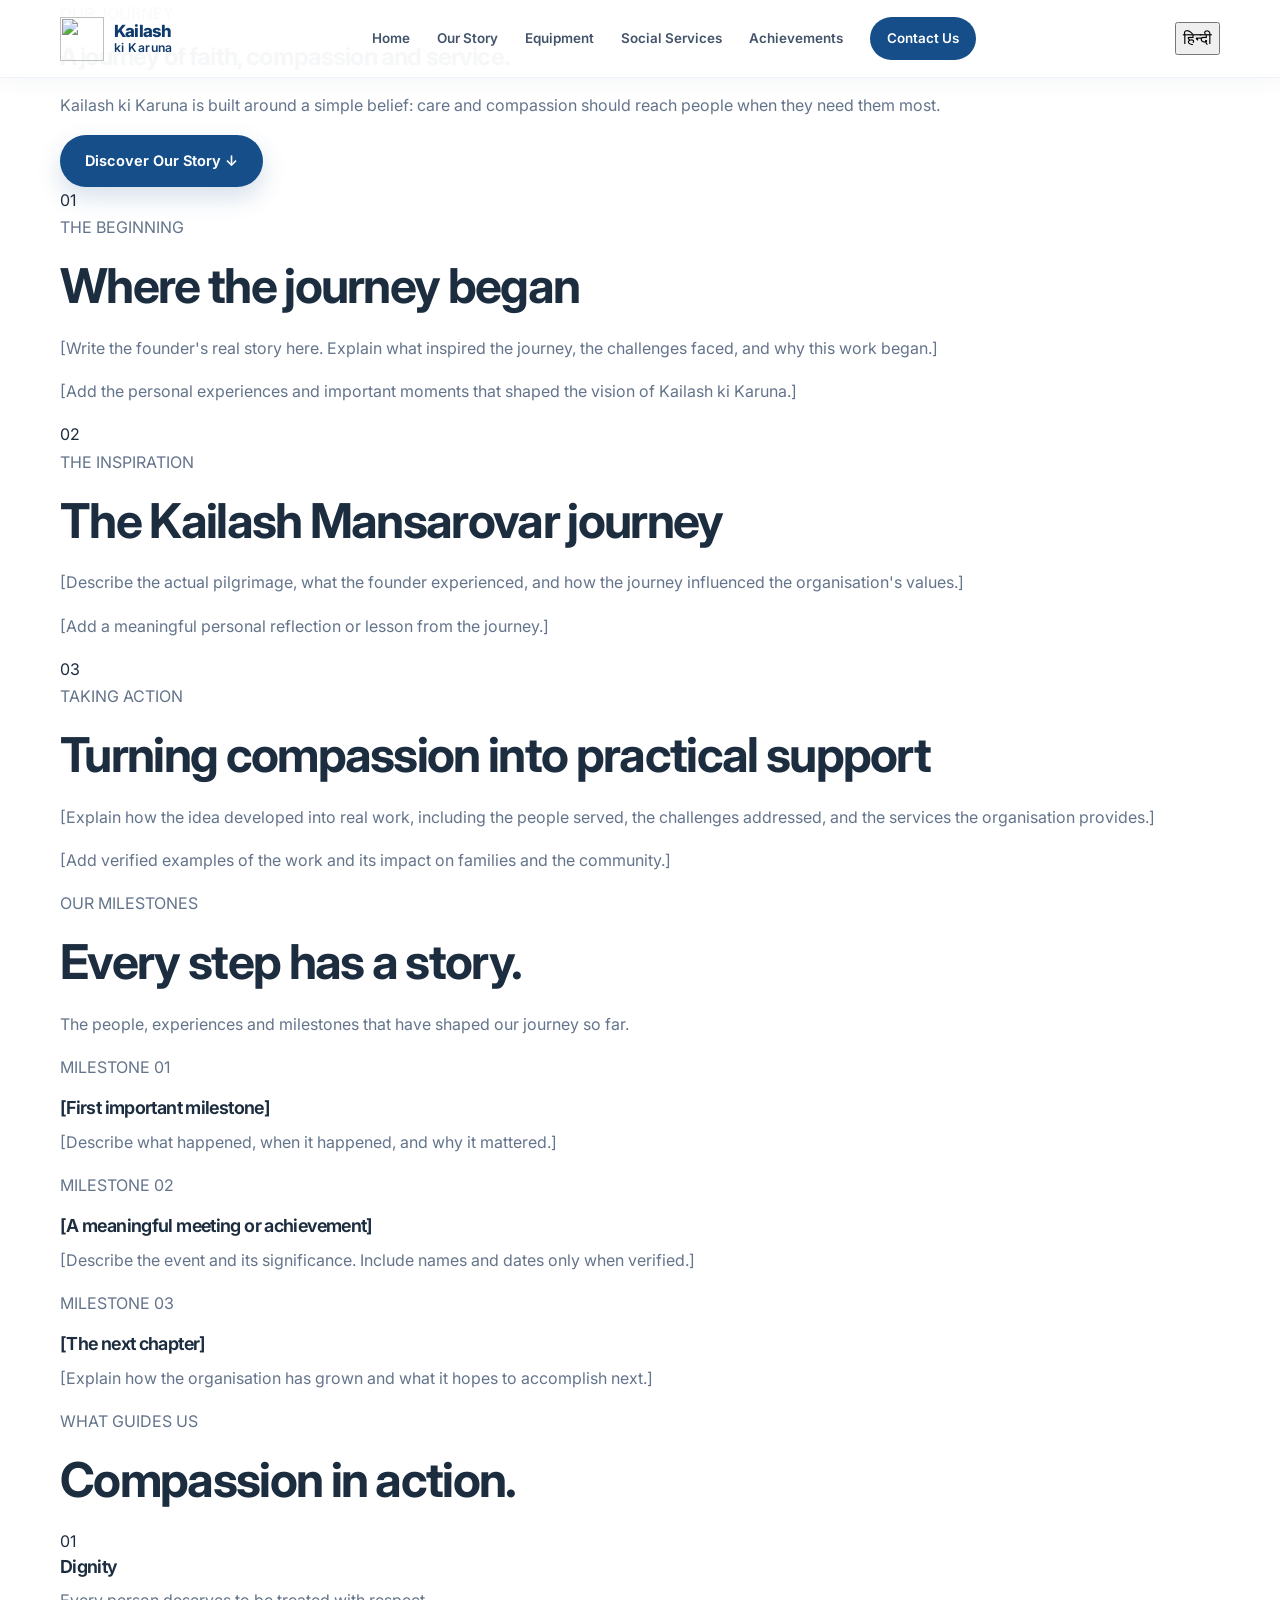
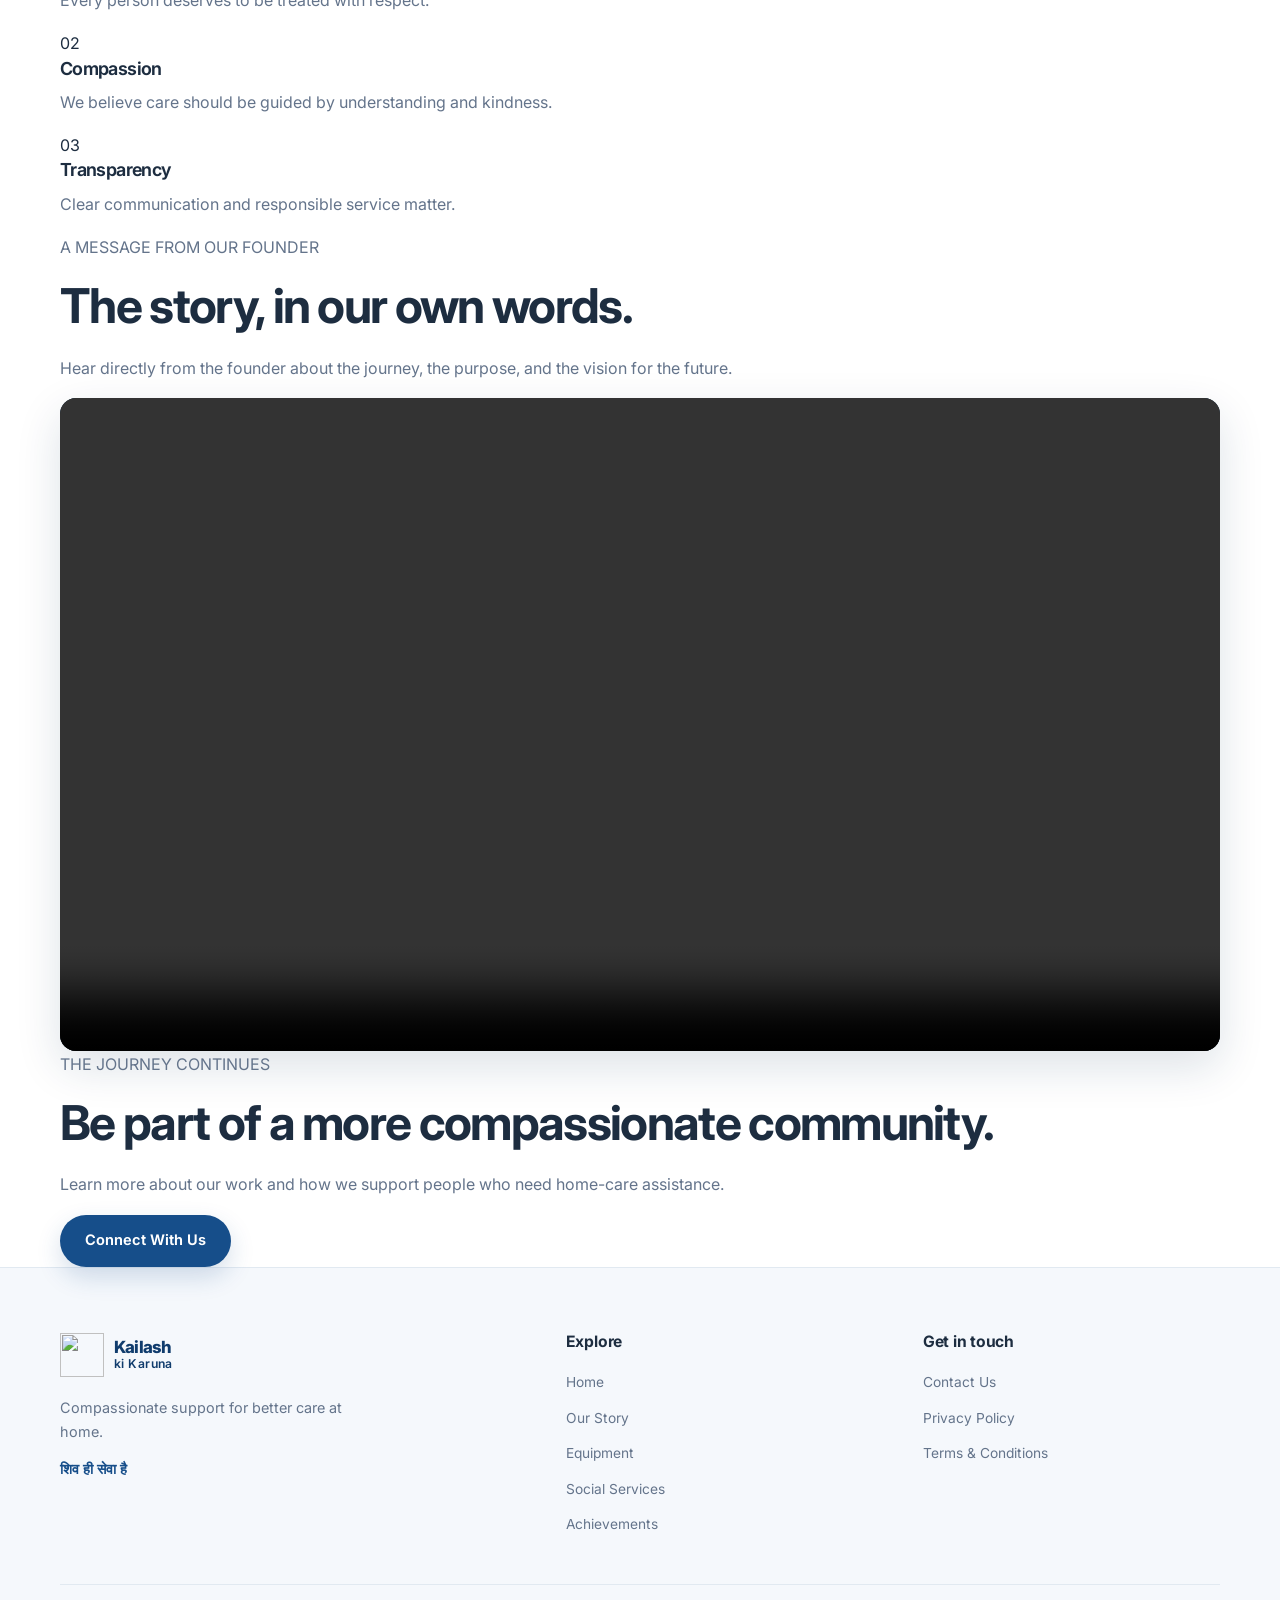
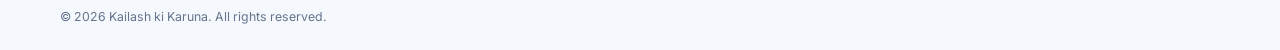
==== commit 1bb033ce: "Update about.html" ====
--- a/about.html
+++ b/about.html
@@ -2,20 +2,28 @@
 <html lang="en">
 <head>
   <meta charset="UTF-8">
-  <meta name="viewport" content="width=device-width, initial-scale=1.0">
-
-  <title>Contact Us | Kailash ki Karuna</title>
+  <meta name="viewport" content="width=device-width, initial-scale=1">
+  <meta name="theme-color" content="#164e8a">
+
+  <title data-i18n="aboutPageTitle">Our Story | Kailash ki Karuna</title>
   <meta
     name="description"
-    content="Contact Kailash ki Karuna. Find our locations in Jodhpur, Jaitaran, and Ranchi, call our team, or connect with us on WhatsApp."
+    data-i18n-attr="content:aboutMetaDescription"
+    content="Discover the journey, people, and stories behind Kailash ki Karuna."
   >
-  <meta name="theme-color" content="#ffffff">
+
+  <link rel="preconnect" href="https://fonts.googleapis.com">
+  <link rel="preconnect" href="https://fonts.gstatic.com" crossorigin>
+  <link
+    href="https://fonts.googleapis.com/css2?family=Inter:wght@400;500;600;700;800&display=swap"
+    rel="stylesheet"
+  >
 
   <link rel="stylesheet" href="css/styles.css">
   <link rel="stylesheet" href="css/about.css">
 
-  <!-- Reuse the existing shared JavaScript -->
   <script src="js/app.js" defer></script>
+
 </head>
 
 <body>
@@ -26,40 +34,35 @@
   <!-- Shared site header -->
   <header class="site-header">
     <div class="container header-inner">
-      <a class="brand" href="index.html" aria-label="Kailash ki Karuna home">
+      <a
+        class="brand"
+        href="index.html"
+        aria-label="Kailash ki Karuna home"
+        data-i18n-attr="aria-label:brandHomeLabel"
+      >
         <img
           class="brand-logo"
           src="images/logo.png"
           alt=""
           width="48"
           height="48"
-          onerror="this.hidden=true"
-        />
+        >
         <span class="brand-name">
           <span>Kailash</span>
           <span class="brand-subtitle">ki Karuna</span>
         </span>
       </a>
 
-      <button
-        class="menu-toggle"
-        type="button"
-        aria-label="Open navigation menu"
-        aria-controls="site-navigation"
-        aria-expanded="false"
-      >
-        <span></span>
-        <span></span>
-        <span></span>
-      </button>
-
       <nav
         class="site-navigation"
         id="site-navigation"
         aria-label="Main navigation"
+        data-i18n-attr="aria-label:mainNavigationLabel"
       >
         <a href="index.html" data-i18n="navHome">Home</a>
-        <a href="about.html" aria-current="page">About Us</a>
+        <a href="about.html" aria-current="page" data-i18n="navStory">
+          Our Story
+        </a>
         <a href="equipment.html" data-i18n="navEquipment">Equipment</a>
         <a href="index.html#social-impact" data-i18n="navImpact">
           Social Services
@@ -71,439 +74,236 @@
           Contact Us
         </a>
       </nav>
+
+      <div class="header-actions">
+        <button
+          class="language-toggle"
+          id="language-toggle"
+          type="button"
+          aria-label="Switch language to Hindi"
+          aria-pressed="false"
+        >हिन्दी</button>
+
+        <button
+          class="menu-toggle"
+          type="button"
+          aria-label="Open navigation menu"
+          data-i18n-attr="aria-label:menuLabel"
+          aria-controls="site-navigation"
+          aria-expanded="false"
+        >
+          <span></span><span></span><span></span>
+        </button>
+      </div>
     </div>
   </header>
 
-  <main id="main">
-    <br><br>
-    <!-- About hero: replace the background image when ready -->
-    <section class="about-hero" aria-labelledby="about-hero-title">
-      <div class="about-hero-overlay"></div>
-
-      <div class="container about-hero-content">
-        <span class="eyebrow">Our purpose. Our journey.</span>
-
-        <h1 id="about-hero-title">
-          About Kailash ki Karuna
-        </h1>
-
-        <p>
-          A journey of compassion, service, and support for people
-          and families when they need it most.
-        </p>
-
-        <a class="button button-primary" href="#our-story">
-          Discover our story <span aria-hidden="true">↓</span>
-        </a>
-      </div>
-    </section>
-
-    <!-- Section 1: Founder introduction video -->
-    <section
-      class="section founder-intro-section"
-      id="founder"
-      aria-labelledby="founder-title"
-    >
-      <div class="container founder-intro-layout">
-
-        <div class="founder-intro-copy">
-          <span class="eyebrow">A message from our founder</span>
-
-          <h2 id="founder-title">
-            The thought behind our service.
-          </h2>
-
-          <p>
-            Every meaningful initiative begins with a thought.
-            Hear directly from our founder about the purpose,
-            values, and vision behind Kailash ki Karuna.
-          </p>
-
-          <p class="founder-intro-note">
-            Our work is guided by compassion, dignity, and a
-            commitment to supporting our community.
-          </p>
-        </div>
-
-        <div class="founder-video-frame">
-          <video
-            class="founder-video"
-            controls
-            playsinline
-            preload="metadata"
-            poster="images/founder-introduction-poster.jpg"
-          >
-            <source
-              src="videos/founder-introduction.mp4"
-              type="video/mp4"
-            />
-            Your browser does not support HTML video.
-          </video>
-
-          <p class="media-caption">
-            Founder introduction — video coming soon.
-          </p>
-        </div>
-
-      </div>
-    </section>
-
-    <!-- Section 2: Our story carousel -->
-    <section
-      class="section section-soft about-stories-section"
-      id="our-story"
-      aria-labelledby="stories-title"
-    >
-      <div class="container">
-
-        <div class="section-heading">
-          <span class="eyebrow">Our journey</span>
-
-          <h2 id="stories-title">
-            Stories that define us.
-          </h2>
-
-          <p>
-            Explore the people, moments, and experiences that
-            reflect the spirit of Kailash ki Karuna.
-          </p>
-        </div>
-
-        <!-- Reuses the existing carousel in js/app.js -->
-        <div
-          class="story-carousel"
-          data-carousel
-          aria-roledescription="carousel"
-          aria-label="Stories from Kailash ki Karuna"
-        >
-          <div class="story-track" data-carousel-track>
-
-            <!-- Story 1: Photo -->
-            <article class="story-card">
-              <div class="story-image-wrap">
-                <img
-                  src="images/about-story-1.jpg"
-                  alt="Photograph representing the beginning of our journey"
-                  loading="lazy"
-                  onerror="this.parentElement.classList.add('image-missing')"
-                />
-                <span class="image-placeholder-label">Add photo</span>
-              </div>
-
-              <div class="story-card-content">
-                <span class="card-number">01</span>
-                <h3>Where our journey began</h3>
-                <p>
-                  Add the story of how Kailash ki Karuna began
-                  and the idea that inspired its creation.
-                </p>
-              </div>
-            </article>
-
-            <!-- Story 2: Photo -->
-            <article class="story-card">
-              <div class="story-image-wrap">
-                <img
-                  src="images/about-story-2.jpg"
-                  alt="Photograph of a community service activity"
-                  loading="lazy"
-                  onerror="this.parentElement.classList.add('image-missing')"
-                />
-                <span class="image-placeholder-label">Add photo</span>
-              </div>
-
-              <div class="story-card-content">
-                <span class="card-number">02</span>
-                <h3>Service in action</h3>
-                <p>
-                  Share a real initiative, activity, or experience
-                  that demonstrates your organisation's work.
-                </p>
-              </div>
-            </article>
-
-            <!-- Story 3: Video -->
-            <article class="story-card">
-              <div class="story-image-wrap story-media-wrap">
-                <video
-                  controls
-                  playsinline
-                  preload="none"
-                  poster="images/about-story-video-1.jpg"
-                  aria-label="Video story: Our work in the community"
-                >
-                  <source
-                    src="videos/about-story-1.mp4"
-                    type="video/mp4"
-                  />
-                  Your browser does not support HTML video.
-                </video>
-              </div>
-
-              <div class="story-card-content">
-                <span class="card-number">03</span>
-                <h3>Our work, in our words</h3>
-                <p>
-                  Use a short video to show an activity or let
-                  a team member share a meaningful experience.
-                </p>
-              </div>
-            </article>
-
-            <!-- Story 4: Photo -->
-            <article class="story-card">
-              <div class="story-image-wrap">
-                <img
-                  src="images/about-story-3.jpg"
-                  alt="Photograph of people involved in our initiative"
-                  loading="lazy"
-                  onerror="this.parentElement.classList.add('image-missing')"
-                />
-                <span class="image-placeholder-label">Add photo</span>
-              </div>
-
-              <div class="story-card-content">
-                <span class="card-number">04</span>
-                <h3>People at the heart of our work</h3>
-                <p>
-                  Tell a story about the people, volunteers,
-                  and community members behind the initiative.
-                </p>
-              </div>
-            </article>
-
-            <!-- Story 5: Video -->
-            <article class="story-card">
-              <div class="story-image-wrap story-media-wrap">
-                <video
-                  controls
-                  playsinline
-                  preload="none"
-                  poster="images/about-story-video-2.jpg"
-                  aria-label="Video story: A moment from our journey"
-                >
-                  <source
-                    src="videos/about-story-2.mp4"
-                    type="video/mp4"
-                  />
-                  Your browser does not support HTML video.
-                </video>
-              </div>
-
-              <div class="story-card-content">
-                <span class="card-number">05</span>
-                <h3>Moments worth remembering</h3>
-                <p>
-                  Feature an event, milestone, or short message
-                  that captures your organisation's journey.
-                </p>
-              </div>
-            </article>
-
-            <!-- Story 6: Photo -->
-            <article class="story-card">
-              <div class="story-image-wrap">
-                <img
-                  src="images/about-story-4.jpg"
-                  alt="Photograph representing our future vision"
-                  loading="lazy"
-                  onerror="this.parentElement.classList.add('image-missing')"
-                />
-                <span class="image-placeholder-label">Add photo</span>
-              </div>
-
-              <div class="story-card-content">
-                <span class="card-number">06</span>
-                <h3>The journey ahead</h3>
-                <p>
-                  Share your future goals and the difference
-                  you hope to make in the community.
-                </p>
-              </div>
-            </article>
-
+
+<main class="story-page">
+
+  <!-- Story hero -->
+  <section class="story-hero">
+    <div class="container story-hero-inner">
+      <p class="story-eyebrow">OUR JOURNEY</p>
+      <h1>A journey of faith, compassion and service.</h1>
+      <p class="story-hero-description">
+        Kailash ki Karuna is built around a simple belief:
+        care and compassion should reach people when they need them most.
+      </p>
+      <a href="#our-beginning" class="button button-primary">
+        Discover Our Story ↓
+      </a>
+    </div>
+  </section>
+
+  <!-- The beginning -->
+  <section class="story-section" id="our-beginning">
+    <div class="container story-split">
+      <div class="story-section-label">
+        <span class="story-number">01</span>
+        <p>THE BEGINNING</p>
+      </div>
+
+      <div class="story-copy">
+        <h2>Where the journey began</h2>
+        <p>
+          [Write the founder's real story here. Explain what inspired
+          the journey, the challenges faced, and why this work began.]
+        </p>
+        <p>
+          [Add the personal experiences and important moments that
+          shaped the vision of Kailash ki Karuna.]
+        </p>
+      </div>
+    </div>
+  </section>
+
+  <!-- Kailash Mansarovar journey -->
+  <section class="story-section story-section-soft">
+    <div class="container story-split">
+      <div class="story-section-label">
+        <span class="story-number">02</span>
+        <p>THE INSPIRATION</p>
+      </div>
+
+      <div class="story-copy">
+        <h2>The Kailash Mansarovar journey</h2>
+        <p>
+          [Describe the actual pilgrimage, what the founder experienced,
+          and how the journey influenced the organisation's values.]
+        </p>
+        <p>
+          [Add a meaningful personal reflection or lesson from the journey.]
+        </p>
+      </div>
+    </div>
+  </section>
+
+  <!-- From belief to action -->
+  <section class="story-section">
+    <div class="container story-split">
+      <div class="story-section-label">
+        <span class="story-number">03</span>
+        <p>TAKING ACTION</p>
+      </div>
+
+      <div class="story-copy">
+        <h2>Turning compassion into practical support</h2>
+        <p>
+          [Explain how the idea developed into real work, including
+          the people served, the challenges addressed, and the
+          services the organisation provides.]
+        </p>
+        <p>
+          [Add verified examples of the work and its impact on families
+          and the community.]
+        </p>
+      </div>
+    </div>
+  </section>
+
+  <!-- People and milestones -->
+  <section class="story-section story-section-soft">
+    <div class="container">
+      <div class="story-heading">
+        <p class="story-eyebrow">OUR MILESTONES</p>
+        <h2>Every step has a story.</h2>
+        <p>
+          The people, experiences and milestones that have shaped
+          our journey so far.
+        </p>
+      </div>
+
+      <div class="milestone-list">
+
+        <article class="milestone">
+          <span class="milestone-marker"></span>
+          <div>
+            <p class="milestone-label">MILESTONE 01</p>
+            <h3>[First important milestone]</h3>
+            <p>
+              [Describe what happened, when it happened, and why
+              it mattered.]
+            </p>
           </div>
-
-          <div class="carousel-controls">
-            <button
-              class="carousel-arrow"
-              type="button"
-              data-carousel-prev
-              aria-label="Previous story"
-            >←</button>
-
-            <div class="carousel-dots" data-carousel-dots></div>
-
-            <button
-              class="carousel-arrow"
-              type="button"
-              data-carousel-next
-              aria-label="Next story"
-            >→</button>
-
-            <button
-              class="carousel-pause"
-              type="button"
-              data-carousel-pause
-              aria-pressed="false"
-              data-i18n="pauseCarousel"
-            >Pause</button>
+        </article>
+
+        <article class="milestone">
+          <span class="milestone-marker"></span>
+          <div>
+            <p class="milestone-label">MILESTONE 02</p>
+            <h3>[A meaningful meeting or achievement]</h3>
+            <p>
+              [Describe the event and its significance. Include
+              names and dates only when verified.]
+            </p>
           </div>
-        </div>
-      </div>
-    </section>
-
-    <!-- Section 3: Our locations -->
-    <section
-      class="section locations-section"
-      id="locations"
-      aria-labelledby="locations-title"
-    >
-      <div class="container">
-
-        <div class="section-heading">
-          <span class="eyebrow">Where to find us</span>
-
-          <h2 id="locations-title">
-            Rooted in our communities.
-          </h2>
-
-          <p>
-            Find our locations and the people you can contact
-            for information about our services.
-          </p>
-        </div>
-
-        <div class="locations-grid">
-
-          <!-- Jodhpur -->
-          <article class="location-card">
-            <div class="location-map">
-              <iframe
-                src="https://www.google.com/maps?q=Jodhpur%2C%20Rajasthan%2C%20India&output=embed"
-                title="Map showing Jodhpur, Rajasthan"
-                loading="lazy"
-                referrerpolicy="no-referrer-when-downgrade"
-                allowfullscreen
-              ></iframe>
-            </div>
-
-            <div class="location-card-body">
-              <span class="location-label">Our location</span>
-              <h3>Jodhpur</h3>
-              <p class="location-region">Rajasthan, India</p>
-
-              <div class="founder-profile">
-                <img
-                  src="images/founder-jodhpur.jpg"
-                  alt="Founder or local representative in Jodhpur"
-                  loading="lazy"
-                  onerror="this.hidden=true"
-                />
-
-                <div>
-                  <h4>Founder name</h4>
-                  <p>Local contact / representative</p>
-                </div>
-              </div>
-
-              <div class="location-contact">
-                <h4>Get in touch</h4>
-                <p>Phone: Contact number to be added</p>
-                <p>Social media: Profile links to be added</p>
-              </div>
-            </div>
-          </article>
-
-          <!-- Jaitaran -->
-          <article class="location-card">
-            <div class="location-map">
-              <iframe
-                src="https://www.google.com/maps?q=Jaitaran%2C%20Rajasthan%2C%20India&output=embed"
-                title="Map showing Jaitaran, Rajasthan"
-                loading="lazy"
-                referrerpolicy="no-referrer-when-downgrade"
-                allowfullscreen
-              ></iframe>
-            </div>
-
-            <div class="location-card-body">
-              <span class="location-label">Our location</span>
-              <h3>Jaitaran</h3>
-              <p class="location-region">Rajasthan, India</p>
-
-              <div class="founder-profile">
-                <img
-                  src="images/founder-jaitaran.jpg"
-                  alt="Founder or local representative in Jaitaran"
-                  loading="lazy"
-                  onerror="this.hidden=true"
-                />
-
-                <div>
-                  <h4>Founder name</h4>
-                  <p>Local contact / representative</p>
-                </div>
-              </div>
-
-              <div class="location-contact">
-                <h4>Get in touch</h4>
-                <p>Phone: Contact number to be added</p>
-                <p>Social media: Profile links to be added</p>
-              </div>
-            </div>
-          </article>
-
-          <!-- Ranchi -->
-          <article class="location-card">
-            <div class="location-map">
-              <iframe
-                src="https://www.google.com/maps?q=Ranchi%2C%20Jharkhand%2C%20India&output=embed"
-                title="Map showing Ranchi, Jharkhand"
-                loading="lazy"
-                referrerpolicy="no-referrer-when-downgrade"
-                allowfullscreen
-              ></iframe>
-            </div>
-
-            <div class="location-card-body">
-              <span class="location-label">Our location</span>
-              <h3>Ranchi</h3>
-              <p class="location-region">Jharkhand, India</p>
-
-              <div class="founder-profile">
-                <img
-                  src="images/founder-ranchi.jpg"
-                  alt="Founder or local representative in Ranchi"
-                  loading="lazy"
-                  onerror="this.hidden=true"
-                />
-
-                <div>
-                  <h4>Founder name</h4>
-                  <p>Local contact / representative</p>
-                </div>
-              </div>
-
-              <div class="location-contact">
-                <h4>Get in touch</h4>
-                <p>Phone: Contact number to be added</p>
-                <p>Social media: Profile links to be added</p>
-              </div>
-            </div>
-          </article>
-
-        </div>
-      </div>
-    </section>
-
-  </main>
+        </article>
+
+        <article class="milestone">
+          <span class="milestone-marker"></span>
+          <div>
+            <p class="milestone-label">MILESTONE 03</p>
+            <h3>[The next chapter]</h3>
+            <p>
+              [Explain how the organisation has grown and what it
+              hopes to accomplish next.]
+            </p>
+          </div>
+        </article>
+
+      </div>
+    </div>
+  </section>
+
+  <!-- Our values -->
+  <section class="story-section">
+    <div class="container">
+      <div class="story-heading">
+        <p class="story-eyebrow">WHAT GUIDES US</p>
+        <h2>Compassion in action.</h2>
+      </div>
+
+      <div class="story-values">
+        <article class="story-value">
+          <span class="value-symbol" aria-hidden="true">01</span>
+          <h3>Dignity</h3>
+          <p>Every person deserves to be treated with respect.</p>
+        </article>
+
+        <article class="story-value">
+          <span class="value-symbol" aria-hidden="true">02</span>
+          <h3>Compassion</h3>
+          <p>We believe care should be guided by understanding and kindness.</p>
+        </article>
+
+        <article class="story-value">
+          <span class="value-symbol" aria-hidden="true">03</span>
+          <h3>Transparency</h3>
+          <p>Clear communication and responsible service matter.</p>
+        </article>
+      </div>
+    </div>
+  </section>
+
+  <!-- Founder video: optional -->
+  <section class="story-section story-section-soft" id="founder-message">
+    <div class="container founder-message">
+      <p class="story-eyebrow">A MESSAGE FROM OUR FOUNDER</p>
+      <h2>The story, in our own words.</h2>
+      <p>
+        Hear directly from the founder about the journey,
+        the purpose, and the vision for the future.
+      </p>
+
+      <video class="founder-video" controls playsinline preload="metadata">
+        <source src="videos/founder-introduction.mp4" type="video/mp4">
+        Your browser does not support video playback.
+      </video>
+    </div>
+  </section>
+
+  <!-- Closing CTA -->
+  <section class="story-closing">
+    <div class="container">
+      <p class="story-eyebrow">THE JOURNEY CONTINUES</p>
+      <h2>Be part of a more compassionate community.</h2>
+      <p>
+        Learn more about our work and how we support people
+        who need home-care assistance.
+      </p>
+      <a href="contact.html" class="button button-primary">
+        Connect With Us
+      </a>
+    </div>
+  </section>
+
+</main>
 
   <!-- Shared site footer -->
   <footer class="site-footer" id="contact">
     <div class="container">
       <div class="footer-grid">
-
         <div class="footer-brand">
           <a class="brand footer-brand-link" href="index.html">
             <img
@@ -512,8 +312,7 @@
               alt=""
               width="48"
               height="48"
-              onerror="this.hidden=true"
-            />
+            >
             <span class="brand-name">
               <span>Kailash</span>
               <span class="brand-subtitle">ki Karuna</span>
@@ -530,10 +329,8 @@
         <div class="footer-column">
           <h2 data-i18n="footerExplore">Explore</h2>
           <a href="index.html" data-i18n="navHome">Home</a>
-          <a href="about.html">About Us</a>
-          <a href="equipment.html" data-i18n="navEquipment">
-            Home-care equipment
-          </a>
+          <a href="about.html" data-i18n="navStory">Our Story</a>
+          <a href="equipment.html" data-i18n="navEquipment">Equipment</a>
           <a href="index.html#social-impact" data-i18n="navImpact">
             Social Services
           </a>
@@ -543,7 +340,7 @@
         </div>
 
         <div class="footer-column">
-          <h2 data-i18n="footerConnect">Get in touch</h2>
+          <h2 data-i18n="footerGetInTouch">Get in touch</h2>
           <a href="contact.html" data-i18n="navContact">Contact Us</a>
           <a href="privacy.html" data-i18n="footerPrivacy">
             Privacy Policy
@@ -552,19 +349,14 @@
             Terms &amp; Conditions
           </a>
         </div>
-
       </div>
 
       <div class="footer-bottom">
         <p>
           © <span id="current-year"></span>
-          <span data-i18n="copyright">
+          <span data-i18n="copyrightText">
             Kailash ki Karuna. All rights reserved.
           </span>
-        </p>
-
-        <p data-i18n="footerNote">
-          Equipment availability and deposit terms apply.
         </p>
       </div>
     </div>
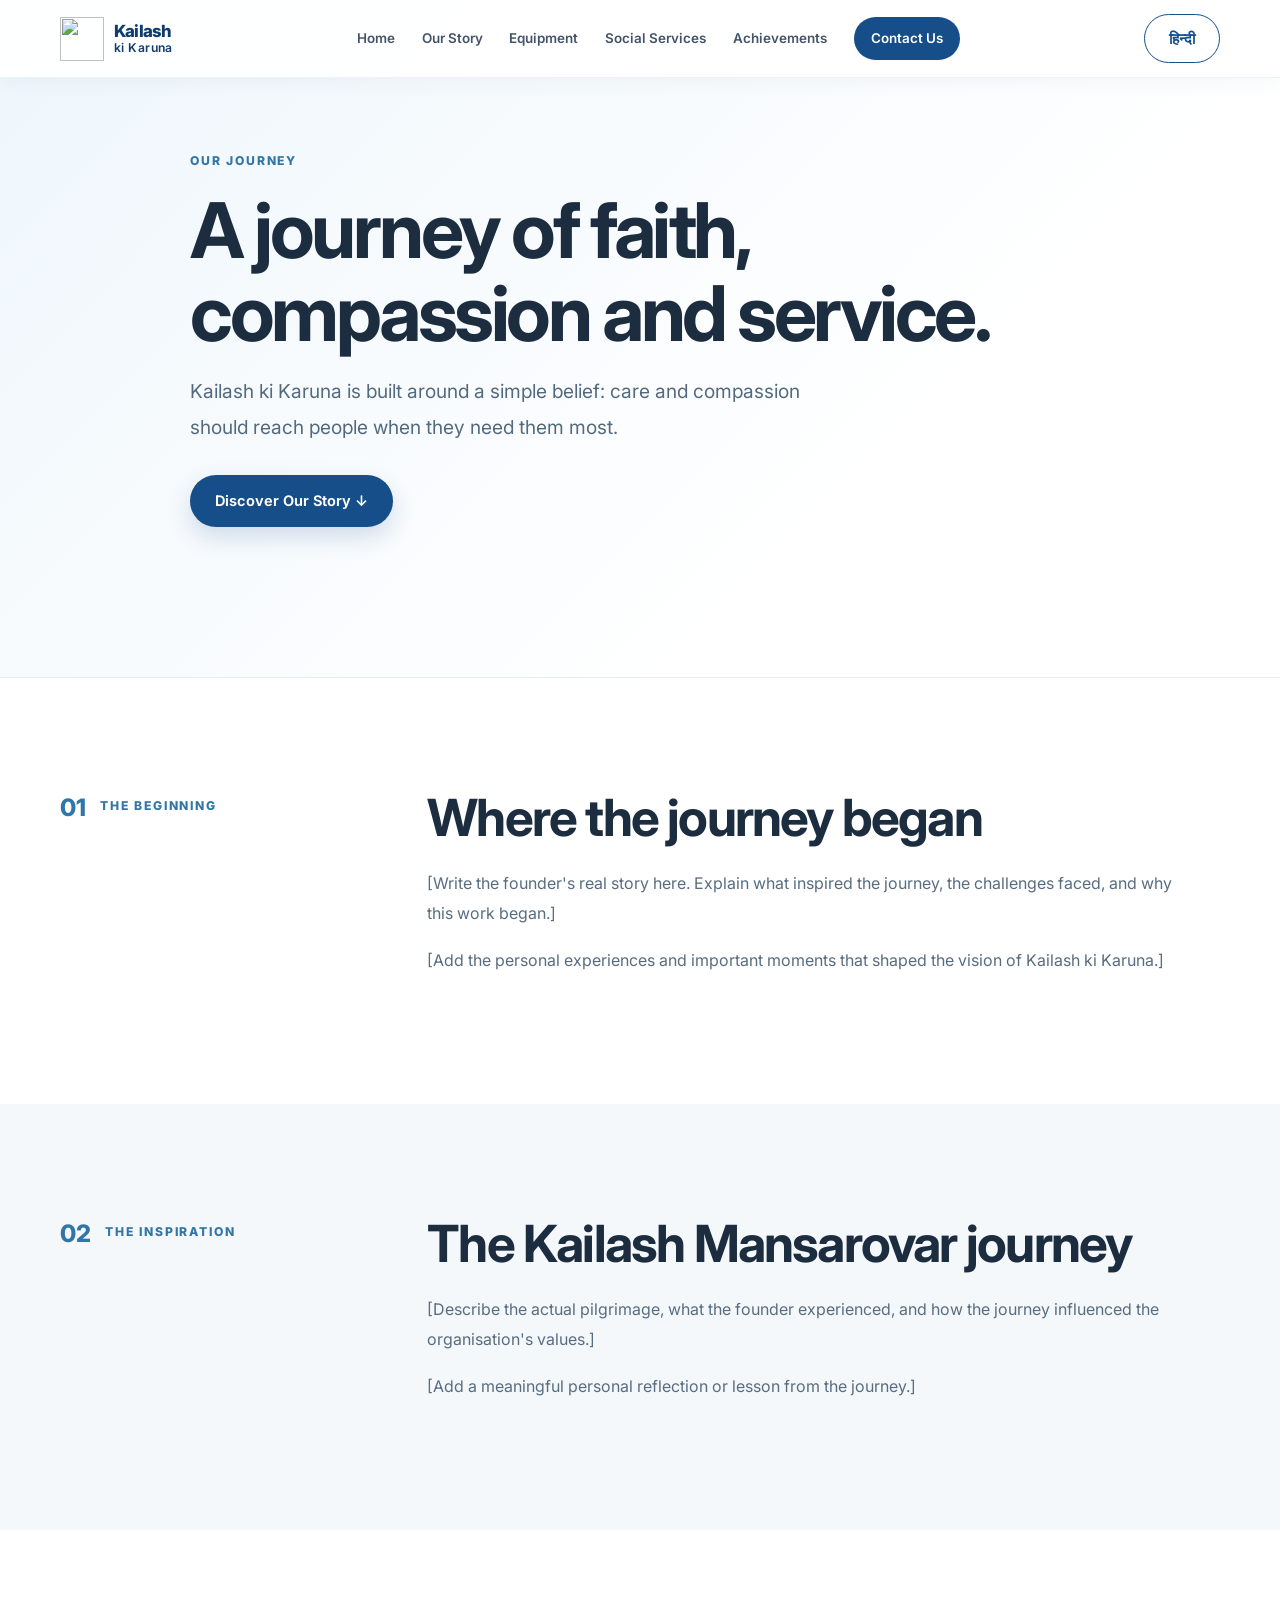
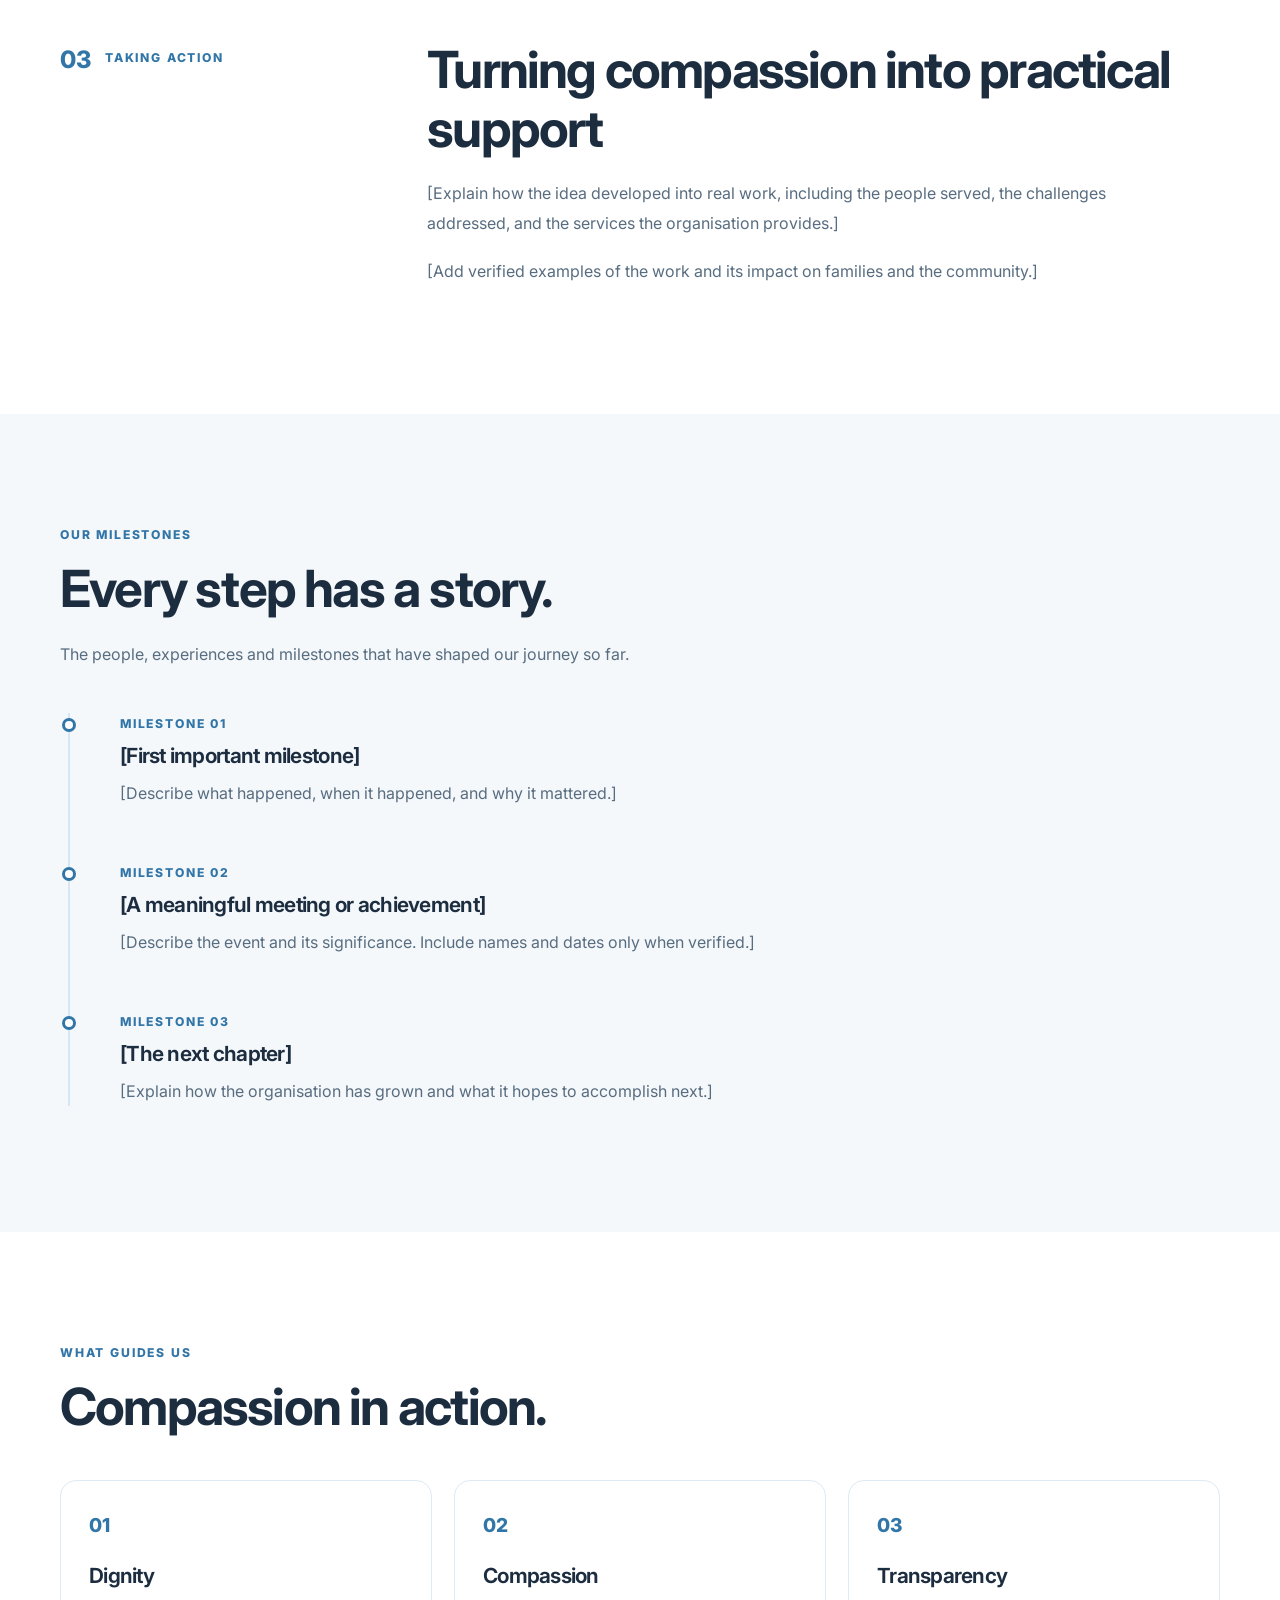
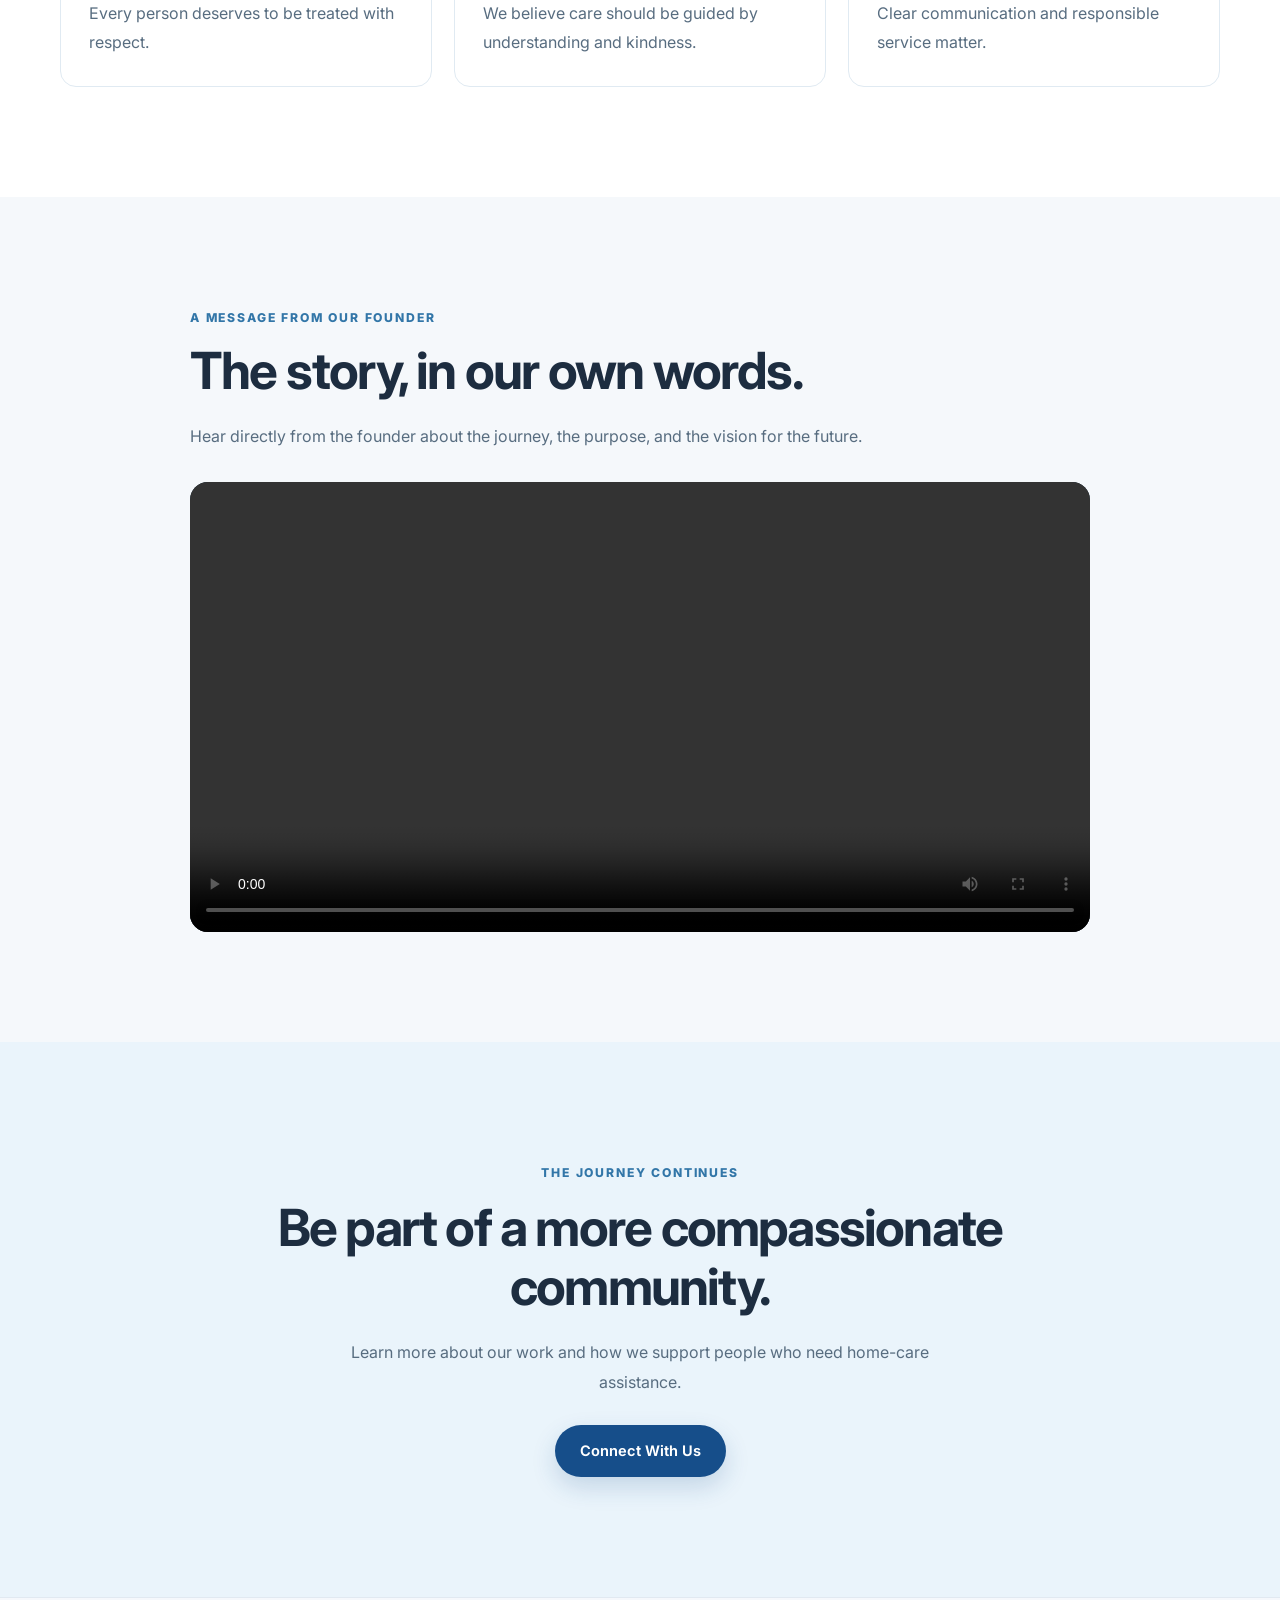
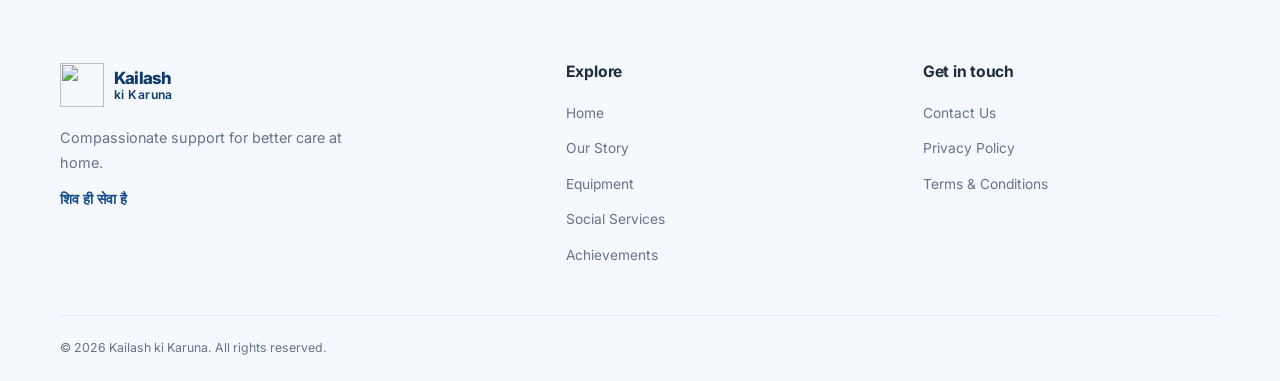
==== commit 4702d365: "Update about.htmllinks added" ====
--- a/about.html
+++ b/about.html
@@ -60,14 +60,14 @@
         data-i18n-attr="aria-label:mainNavigationLabel"
       >
         <a href="index.html" data-i18n="navHome">Home</a>
-        <a href="about.html" aria-current="page" data-i18n="navStory">
+        <a href="#" aria-current="page" data-i18n="navStory">
           Our Story
         </a>
         <a href="equipment.html" data-i18n="navEquipment">Equipment</a>
-        <a href="index.html#social-impact" data-i18n="navImpact">
+        <a href="achivements.html" data-i18n="navImpact">
           Social Services
         </a>
-        <a href="achievements.html" data-i18n="navAchievements">
+        <a href="achivements.html" data-i18n="navAchievements">
           Achievements
         </a>
         <a class="nav-contact" href="contact.html" data-i18n="navContact">
@@ -110,7 +110,7 @@
         Kailash ki Karuna is built around a simple belief:
         care and compassion should reach people when they need them most.
       </p>
-      <a href="#our-beginning" class="button button-primary">
+      <a href="about.html" class="button button-primary">
         Discover Our Story ↓
       </a>
     </div>
@@ -331,7 +331,7 @@
           <a href="index.html" data-i18n="navHome">Home</a>
           <a href="about.html" data-i18n="navStory">Our Story</a>
           <a href="equipment.html" data-i18n="navEquipment">Equipment</a>
-          <a href="index.html#social-impact" data-i18n="navImpact">
+          <a href="achivements.html" data-i18n="navImpact">
             Social Services
           </a>
           <a href="achievements.html" data-i18n="navAchievements">
--- a/css/styles.css
+++ b/css/styles.css
@@ -264,6 +264,70 @@
 
 .menu-toggle[aria-expanded="true"] span:last-child {
   transform: translateY(-6px) rotate(-45deg);
+}
+
+/* Header actions: language toggle + hamburger */
+.header-actions {
+  display: flex;
+  align-items: center;
+  justify-content: flex-end;
+  gap: 0.65rem;
+  flex-shrink: 0;
+}
+
+.language-toggle {
+  display: inline-flex;
+  min-width: 76px;
+  min-height: 44px;
+  align-items: center;
+  justify-content: center;
+  padding: 0.65rem 1rem;
+
+  border: 1px solid var(--color-primary, #164e8a);
+  border-radius: 999px;
+
+  background: #ffffff;
+  color: var(--color-primary, #164e8a);
+
+  font: inherit;
+  font-size: 0.95rem;
+  font-weight: 700;
+  cursor: pointer;
+  white-space: nowrap;
+
+  transition:
+    background-color 160ms ease,
+    color 160ms ease;
+}
+
+.language-toggle:hover {
+  background: var(--color-primary, #164e8a);
+  color: #ffffff;
+}
+
+.language-toggle:focus-visible {
+  outline: 3px solid #e4a83b;
+  outline-offset: 3px;
+}
+
+/* Keep both controls accessible on small screens */
+@media (max-width: 768px) {
+  .header-actions {
+    gap: 0.5rem;
+  }
+
+  .language-toggle {
+    min-width: 72px;
+    min-height: 46px;
+    padding: 0.65rem 0.8rem;
+    font-size: 0.9rem;
+  }
+}
+
+@media (prefers-reduced-motion: reduce) {
+  .language-toggle {
+    transition: none;
+  }
 }
 
 /* =========================================================
@@ -304,20 +368,20 @@
   max-width: 860px;
 }
 
-.hero-eyebrow {
+/* .hero-eyebrow {
   padding: 8px 15px;
   margin-bottom: 26px;
-  border: 1px solid #d7e7f7;
+  border: 1px solid #e5ebf2;
   border-radius: var(--radius-pill);
   background: rgb(255 255 255 / 75%);
-}
+} */
 
 .hero-title {
   display: flex;
   flex-direction: column;
   align-items: center;
-  margin: 0 0 25px;
-  color: var(--color-primary-dark);
+  margin: 0 0 2px;
+  color: #dee2e7;
   font-size: clamp(3.7rem, 10vw, 7.5rem);
   font-weight: 800;
   letter-spacing: -0.085em;
@@ -326,17 +390,17 @@
 
 .hero-title > span + span {
   margin-top: 8px;
-  color: var(--color-primary);
+  color: #dee2e7;
 }
 
 .title-period {
-  color: #75a9dd;
+  color: #f5ca7b;
 }
 
 .hero-tagline {
   max-width: 650px;
   margin-bottom: 14px;
-  color: #273e58;
+  color: #d5e1ef;
   font-size: clamp(1.15rem, 2.6vw, 1.7rem);
   font-weight: 600;
   letter-spacing: -0.025em;
@@ -348,11 +412,12 @@
   margin-bottom: 20px;
   font-size: 0.98rem;
   line-height: 1.85;
+  color: #dee2e7;
 }
 
 .hero-mantra {
   margin-bottom: 30px;
-  color: var(--color-primary);
+  color: #dee2e7;
   font-size: 1.13rem;
   font-weight: 600;
   letter-spacing: 0.025em;
@@ -398,7 +463,7 @@
 
 .hero-secondary-link {
   margin-top: 19px;
-  color: var(--color-primary);
+  color: #dee2e7;
   font-size: 0.88rem;
   font-weight: 600;
 }
@@ -1793,3 +1858,61 @@
     transition: none;
   }
 }
+
+/* =========================================================
+   Homepage Hero — Responsive Background Images
+   ========================================================= */
+
+.hero {
+  position: relative;
+  isolation: isolate;
+
+  background-color: #123b65;
+  background-image:
+    linear-gradient(
+      90deg,
+      rgba(8, 32, 58, 0.84) 0%,
+      rgba(8, 32, 58, 0.62) 50%,
+      rgba(8, 32, 58, 0.28) 100%
+    ),
+    url("../images/bg-desktop-t2.jpg");
+  background-size: cover;
+  background-position: center;
+  background-repeat: no-repeat;
+}
+
+/* Tablet */
+@media (min-width: 601px) and (max-width: 1024px) {
+  .hero {
+    background-image:
+      linear-gradient(
+        90deg,
+        rgba(8, 32, 58, 0.82) 0%,
+        rgba(8, 32, 58, 0.55) 65%,
+        rgba(8, 32, 58, 0.3) 100%
+      ),
+      url("../images/bg-desktop.jpg");
+    background-position: center;
+  }
+}
+
+/* Mobile */
+@media (max-width: 600px) {
+  .hero {
+    background-image:
+      linear-gradient(
+        180deg,
+        rgba(8, 32, 58, 0.15) 0%,
+        rgba(8, 32, 58, 0.15) 45%,
+        rgba(8, 32, 58, 0.10) 100%
+      ),
+      /* url("../images/hero-mobile.jpg"); */
+    url("../images/k-m-morning-bg.avif");
+    background-position: center;
+  }
+}
+
+/* Avoid decorative shapes competing with the photograph */
+.hero-decoration {
+  display: none;
+}
--- a/css/about.css
+++ b/css/about.css
@@ -1,361 +1,239 @@
 
-/* =========================================================
-   Kailash ki Karuna — About page
-   ========================================================= */
-
-.about-hero {
-  position: relative;
-  isolation: isolate;
-  display: flex;
-  align-items: center;
-  min-height: clamp(420px, 65vh, 680px);
-  overflow: hidden;
-  color: #ffffff;
-  background-color: #123b65;
-
-  /* Replace with your actual Kailash Mansarovar photograph. */
-  background-image: url("../images/kailash-mansarovar.jpg");
-  background-size: cover;
-  background-position: center 45%;
-}
-
-.about-hero-overlay {
-  position: absolute;
-  z-index: -1;
-  inset: 0;
-  background:
-    linear-gradient(
-      90deg,
-      rgba(8, 32, 58, 0.88) 0%,
-      rgba(8, 32, 58, 0.58) 55%,
-      rgba(8, 32, 58, 0.18) 100%
-    );
-}
-
-.about-hero-content {
-  padding-top: 5rem;
-  padding-bottom: 5rem;
-  max-width: 1200px;
-}
-
-.about-hero .eyebrow {
-  color: #d6e9ff;
-}
-
-.about-hero h1 {
-  max-width: 760px;
-  margin: 1rem 0;
-  color: #ffffff;
+/* =========================================
+   OUR STORY — STATIC HTML
+   ========================================= */
+
+.story-page {
+  color: var(--color-text, #17324d);
+}
+
+.story-page p {
+  line-height: 1.85;
+}
+
+.story-hero {
+  padding: clamp(76px, 12vw, 150px) 0;
+  background: linear-gradient(135deg, #eef6fc, #ffffff 70%);
+  border-bottom: 1px solid #e3edf5;
+}
+
+.story-hero-inner {
+  max-width: 900px;
+}
+
+.story-eyebrow,
+.story-section-label p,
+.milestone-label {
+  color: #3276a8;
+  font-size: 0.76rem;
+  font-weight: 800;
+  letter-spacing: 0.15em;
+  text-transform: uppercase;
+}
+
+.story-hero h1 {
+  max-width: 820px;
+  margin: 18px 0;
   font-size: clamp(2.5rem, 6vw, 5rem);
   line-height: 1.08;
   letter-spacing: -0.045em;
 }
 
-.about-hero-content > p {
-  max-width: 620px;
-  margin: 0 0 2rem;
-  color: rgba(255, 255, 255, 0.92);
+.story-hero-description {
+  max-width: 650px;
+  margin-bottom: 30px;
+  color: #53697d;
   font-size: clamp(1rem, 2vw, 1.2rem);
-  line-height: 1.8;
-}
-
-.about-hero .button {
-  display: inline-flex;
-  align-items: center;
-  gap: 0.75rem;
-}
-
-
-/* =========================================================
-   Founder introduction
-   ========================================================= */
-
-.founder-intro-layout {
+}
+
+.story-section {
+  padding: clamp(60px, 9vw, 110px) 0;
+}
+
+.story-section-soft {
+  background: #f5f8fb;
+}
+
+.story-split {
   display: grid;
-  grid-template-columns: minmax(0, 0.9fr) minmax(0, 1.1fr);
-  align-items: center;
-  gap: clamp(2rem, 5vw, 5rem);
-}
-
-.founder-intro-copy h2 {
-  margin: 0.75rem 0 1rem;
-  color: var(--color-primary, #164e8a);
+  grid-template-columns: minmax(160px, 0.7fr) 2fr;
+  gap: clamp(30px, 7vw, 100px);
+}
+
+.story-section-label {
+  display: flex;
+  align-items: flex-start;
+  gap: 14px;
+}
+
+.story-section-label p {
+  margin-top: 7px;
+}
+
+.story-number {
+  color: #3276a8;
+  font-size: 1.5rem;
+  font-weight: 800;
+}
+
+.story-copy {
+  max-width: 760px;
+}
+
+.story-copy h2,
+.story-heading h2,
+.founder-message h2,
+.story-closing h2 {
+  margin: 0 0 22px;
   font-size: clamp(2rem, 4vw, 3.2rem);
   line-height: 1.15;
   letter-spacing: -0.035em;
 }
 
-.founder-intro-copy > p {
-  color: var(--color-text-muted, #526274);
-  line-height: 1.85;
-}
-
-.founder-intro-copy .founder-intro-note {
-  margin-top: 1.5rem;
-  padding-left: 1rem;
-  border-left: 3px solid var(--color-primary, #164e8a);
-}
-
-.founder-video-frame {
-  min-width: 0;
+.story-copy p {
+  color: #586d80;
+  margin: 0 0 18px;
+}
+
+.story-heading {
+  max-width: 700px;
+  margin-bottom: 44px;
+}
+
+.story-heading > p:last-child {
+  color: #586d80;
+}
+
+.milestone-list {
+  max-width: 850px;
+  margin-left: 8px;
+  padding-left: 30px;
+  border-left: 2px solid #d6e6f2;
+}
+
+.milestone {
+  position: relative;
+  padding: 0 0 38px 20px;
+}
+
+.milestone:last-child {
+  padding-bottom: 0;
+}
+
+.milestone-marker {
+  position: absolute;
+  top: 5px;
+  left: -38px;
+  width: 14px;
+  height: 14px;
+  border: 3px solid #3276a8;
+  border-radius: 50%;
+  background: #fff;
+}
+
+.milestone-label {
+  margin: 0 0 8px;
+}
+
+.milestone h3,
+.story-value h3 {
+  margin: 0 0 10px;
+  font-size: 1.3rem;
+}
+
+.milestone p:last-child,
+.story-value p,
+.founder-message > p:not(.story-eyebrow),
+.story-closing > .container > p:not(.story-eyebrow) {
+  color: #586d80;
+}
+
+.story-values {
+  display: grid;
+  grid-template-columns: repeat(3, minmax(0, 1fr));
+  gap: 22px;
+}
+
+.story-value {
+  padding: 28px;
+  border: 1px solid #e0eaf2;
+  border-radius: 16px;
+  background: #fff;
+}
+
+.value-symbol {
+  display: inline-block;
+  margin-bottom: 22px;
+  color: #3276a8;
+  font-size: 1.2rem;
+  font-weight: 800;
+}
+
+.story-value p {
+  margin-bottom: 0;
+}
+
+.founder-message {
+  max-width: 900px;
 }
 
 .founder-video {
   display: block;
   width: 100%;
-  aspect-ratio: 16 / 9;
-  object-fit: cover;
-  background: #102c48;
-  border-radius: 1rem;
-  box-shadow: 0 16px 45px rgba(17, 50, 82, 0.14);
-}
-
-.media-caption {
-  margin: 0.75rem 0 0;
-  color: var(--color-text-muted, #64748b);
-  font-size: 0.875rem;
-}
-
-
-/* =========================================================
-   Story carousel
-   Reuses .story-carousel and .story-card from styles.css
-   ========================================================= */
-
-.about-stories-section {
-  overflow: hidden;
-}
-
-.about-stories-section .section-heading {
-  max-width: 760px;
-  margin-inline: auto;
+  max-height: 560px;
+  margin-top: 30px;
+  border-radius: 18px;
+  background: #10283b;
+}
+
+.story-closing {
+  padding: clamp(65px, 10vw, 120px) 0;
   text-align: center;
-}
-
-.about-stories-section .story-carousel {
-  margin-top: 2.5rem;
-}
-
-.about-stories-section .story-card {
-  min-width: 0;
-  height: 100%;
-  overflow: hidden;
-}
-
-.about-stories-section .story-image-wrap {
-  position: relative;
-  aspect-ratio: 4 / 3;
-  overflow: hidden;
-  background: #e8eff6;
-}
-
-.about-stories-section .story-image-wrap img,
-.about-stories-section .story-media-wrap video {
-  display: block;
-  width: 100%;
-  height: 100%;
-  object-fit: cover;
-}
-
-.about-stories-section .story-media-wrap video {
-  background: #102c48;
-}
-
-.about-stories-section .story-card-content {
-  height: calc(100% - auto);
-}
-
-.about-stories-section .story-card-content h3 {
-  line-height: 1.4;
-}
-
-.about-stories-section .story-card-content p {
-  line-height: 1.75;
-}
-
-
-/* =========================================================
-   Locations
-   ========================================================= */
-
-.locations-grid {
-  display: grid;
-  grid-template-columns: repeat(3, minmax(0, 1fr));
-  align-items: stretch;
-  gap: 1.5rem;
-  margin-top: 2.5rem;
-}
-
-.location-card {
-  display: flex;
-  min-width: 0;
-  flex-direction: column;
-  overflow: hidden;
-  background: #ffffff;
-  border: 1px solid #e2eaf2;
-  border-radius: 1rem;
-  box-shadow: 0 10px 32px rgba(20, 55, 90, 0.07);
-  transition:
-    transform 180ms ease,
-    box-shadow 180ms ease;
-}
-
-@media (hover: hover) {
-  .location-card:hover {
-    transform: translateY(-4px);
-    box-shadow: 0 18px 40px rgba(20, 55, 90, 0.12);
-  }
-}
-
-.location-map {
-  width: 100%;
-  aspect-ratio: 4 / 3;
-  overflow: hidden;
-  background: #e8eff6;
-}
-
-.location-map iframe {
-  display: block;
-  width: 100%;
-  height: 100%;
-  border: 0;
-}
-
-.location-card-body {
-  display: flex;
-  flex: 1;
-  flex-direction: column;
-  padding: 1.5rem;
-}
-
-.location-label {
-  color: var(--color-primary, #164e8a);
-  font-size: 0.75rem;
-  font-weight: 800;
-  letter-spacing: 0.12em;
-  text-transform: uppercase;
-}
-
-.location-card-body > h3 {
-  margin: 0.4rem 0 0;
-  color: var(--color-primary, #164e8a);
-  font-size: 1.6rem;
-}
-
-.location-region {
-  margin: 0.25rem 0 1.5rem;
-  color: #64748b;
-  font-size: 0.9rem;
-}
-
-.founder-profile {
-  display: flex;
-  align-items: center;
-  gap: 1rem;
-  padding: 1rem 0;
-  border-top: 1px solid #e8edf3;
-  border-bottom: 1px solid #e8edf3;
-}
-
-.founder-profile img {
-  flex: 0 0 76px;
-  width: 76px;
-  height: 76px;
-  object-fit: cover;
-  background: #e8eff6;
-  border-radius: 50%;
-}
-
-.founder-profile h4 {
-  margin: 0;
-  color: #173b5c;
-  font-size: 1rem;
-}
-
-.founder-profile p {
-  margin: 0.35rem 0 0;
-  color: #64748b;
-  font-size: 0.85rem;
-  line-height: 1.5;
-}
-
-.location-contact {
-  margin-top: 1.25rem;
-}
-
-.location-contact h4 {
-  margin: 0 0 0.75rem;
-  color: #173b5c;
-  font-size: 1rem;
-}
-
-.location-contact p {
-  margin: 0.5rem 0;
-  overflow-wrap: anywhere;
-  color: #526274;
-  font-size: 0.9rem;
-  line-height: 1.65;
-}
-
-
-/* =========================================================
-   Responsive layout
-   ========================================================= */
-
-@media (max-width: 960px) {
-  .founder-intro-layout {
+  background: #eaf4fb;
+}
+
+.story-closing .container {
+  max-width: 850px;
+}
+
+.story-closing h2 {
+  margin-top: 14px;
+}
+
+.story-closing > .container > p:not(.story-eyebrow) {
+  max-width: 620px;
+  margin: 0 auto 28px;
+}
+
+@media (max-width: 700px) {
+  .story-split {
     grid-template-columns: 1fr;
-    gap: 2rem;
-  }
-
-  .founder-intro-copy {
-    max-width: 720px;
-  }
-
-  .locations-grid {
-    grid-template-columns: repeat(2, minmax(0, 1fr));
-  }
-}
-
-@media (max-width: 600px) {
-  .about-hero {
-    min-height: 480px;
-    background-position: center;
-  }
-
-  .about-hero-overlay {
-    background: rgba(8, 32, 58, 0.68);
-  }
-
-  .about-hero-content {
-    padding-top: 4rem;
-    padding-bottom: 4rem;
-  }
-
-  .founder-video {
-    border-radius: 0.75rem;
-  }
-
-  .locations-grid {
+    gap: 24px;
+  }
+
+  .story-values {
     grid-template-columns: 1fr;
-    gap: 1.25rem;
-  }
-
-  .location-map {
-    aspect-ratio: 16 / 9;
-  }
-
-  .location-card-body {
-    padding: 1.25rem;
+  }
+
+  .story-value {
+    padding: 24px;
+  }
+
+  .story-section-label {
+    align-items: center;
+  }
+
+  .story-hero h1 {
+    letter-spacing: -0.025em;
   }
 }
 
 @media (prefers-reduced-motion: reduce) {
-  .location-card {
-    transition: none;
-  }
-
-  .location-card:hover {
-    transform: none;
-  }
-}
+  .story-page *,
+  .story-page *::before,
+  .story-page *::after {
+    scroll-behavior: auto !important;
+    animation: none !important;
+    transition: none !important;
+  }
+}
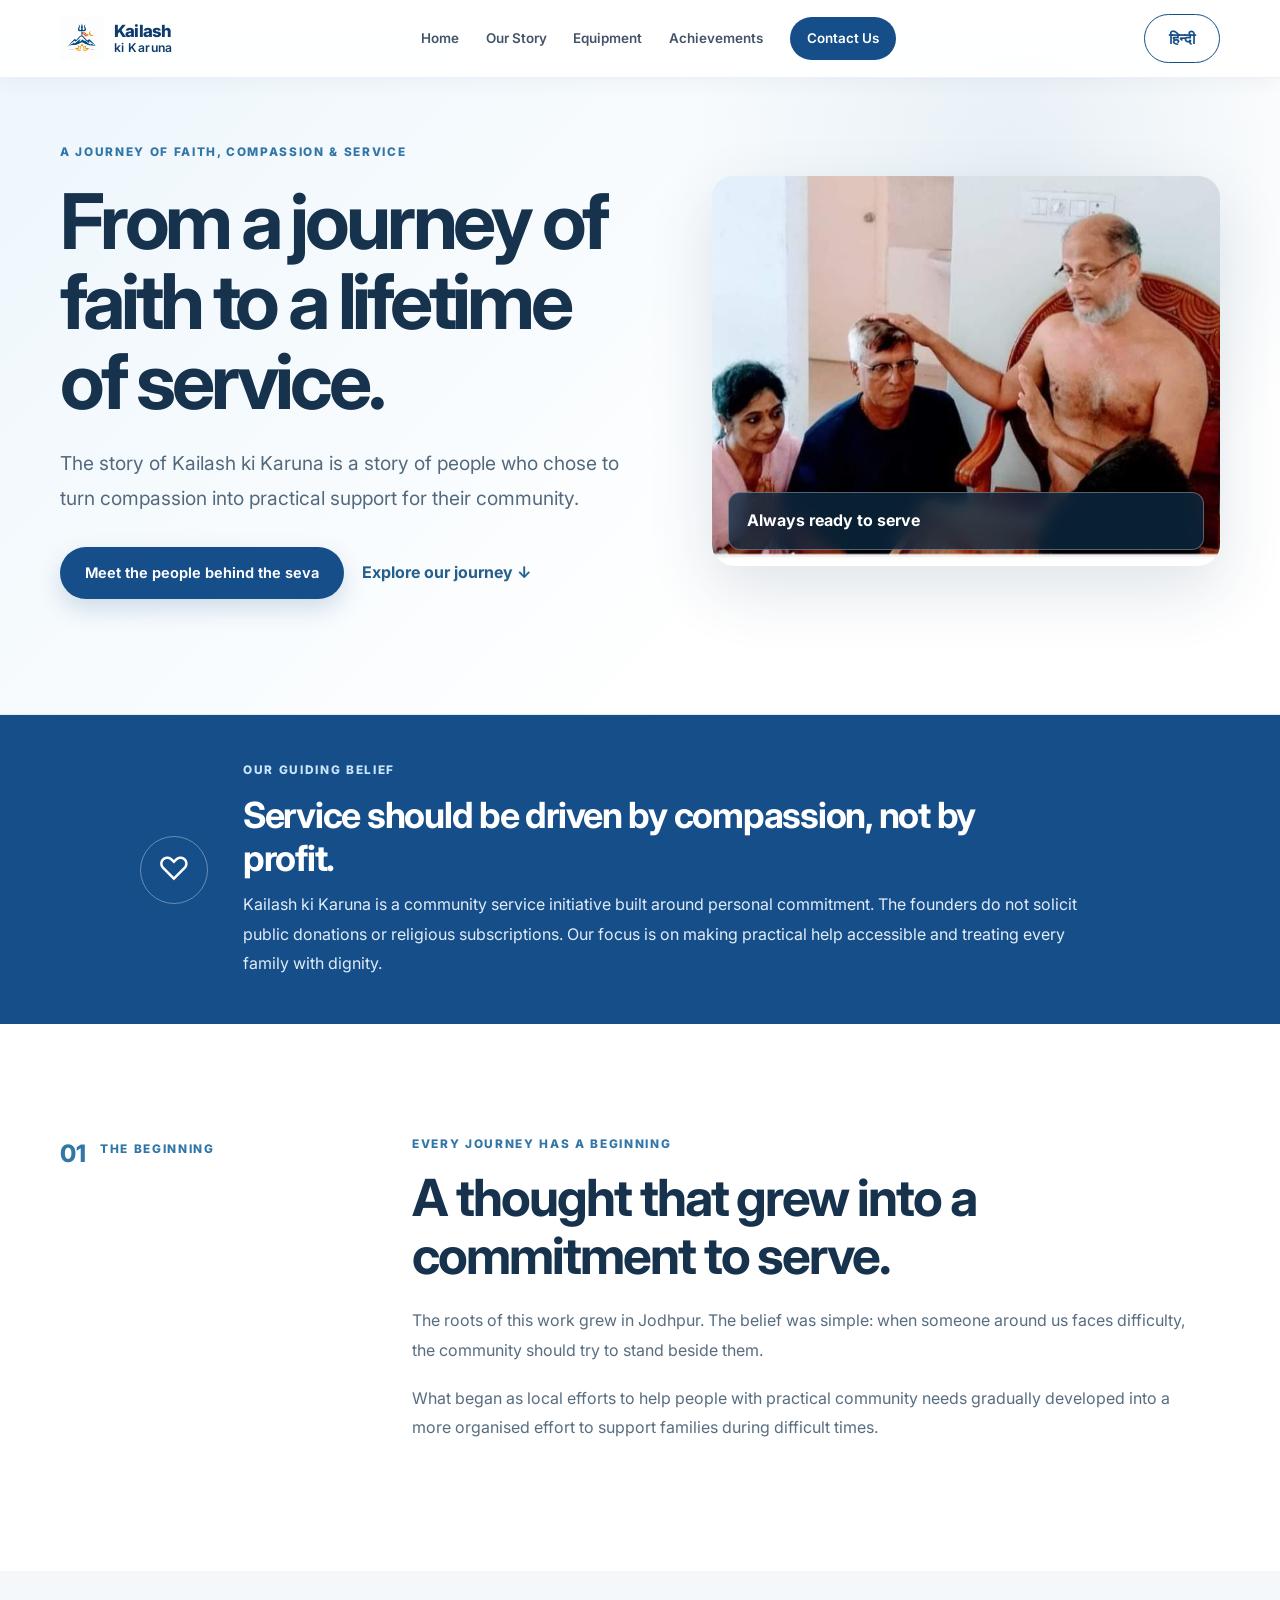
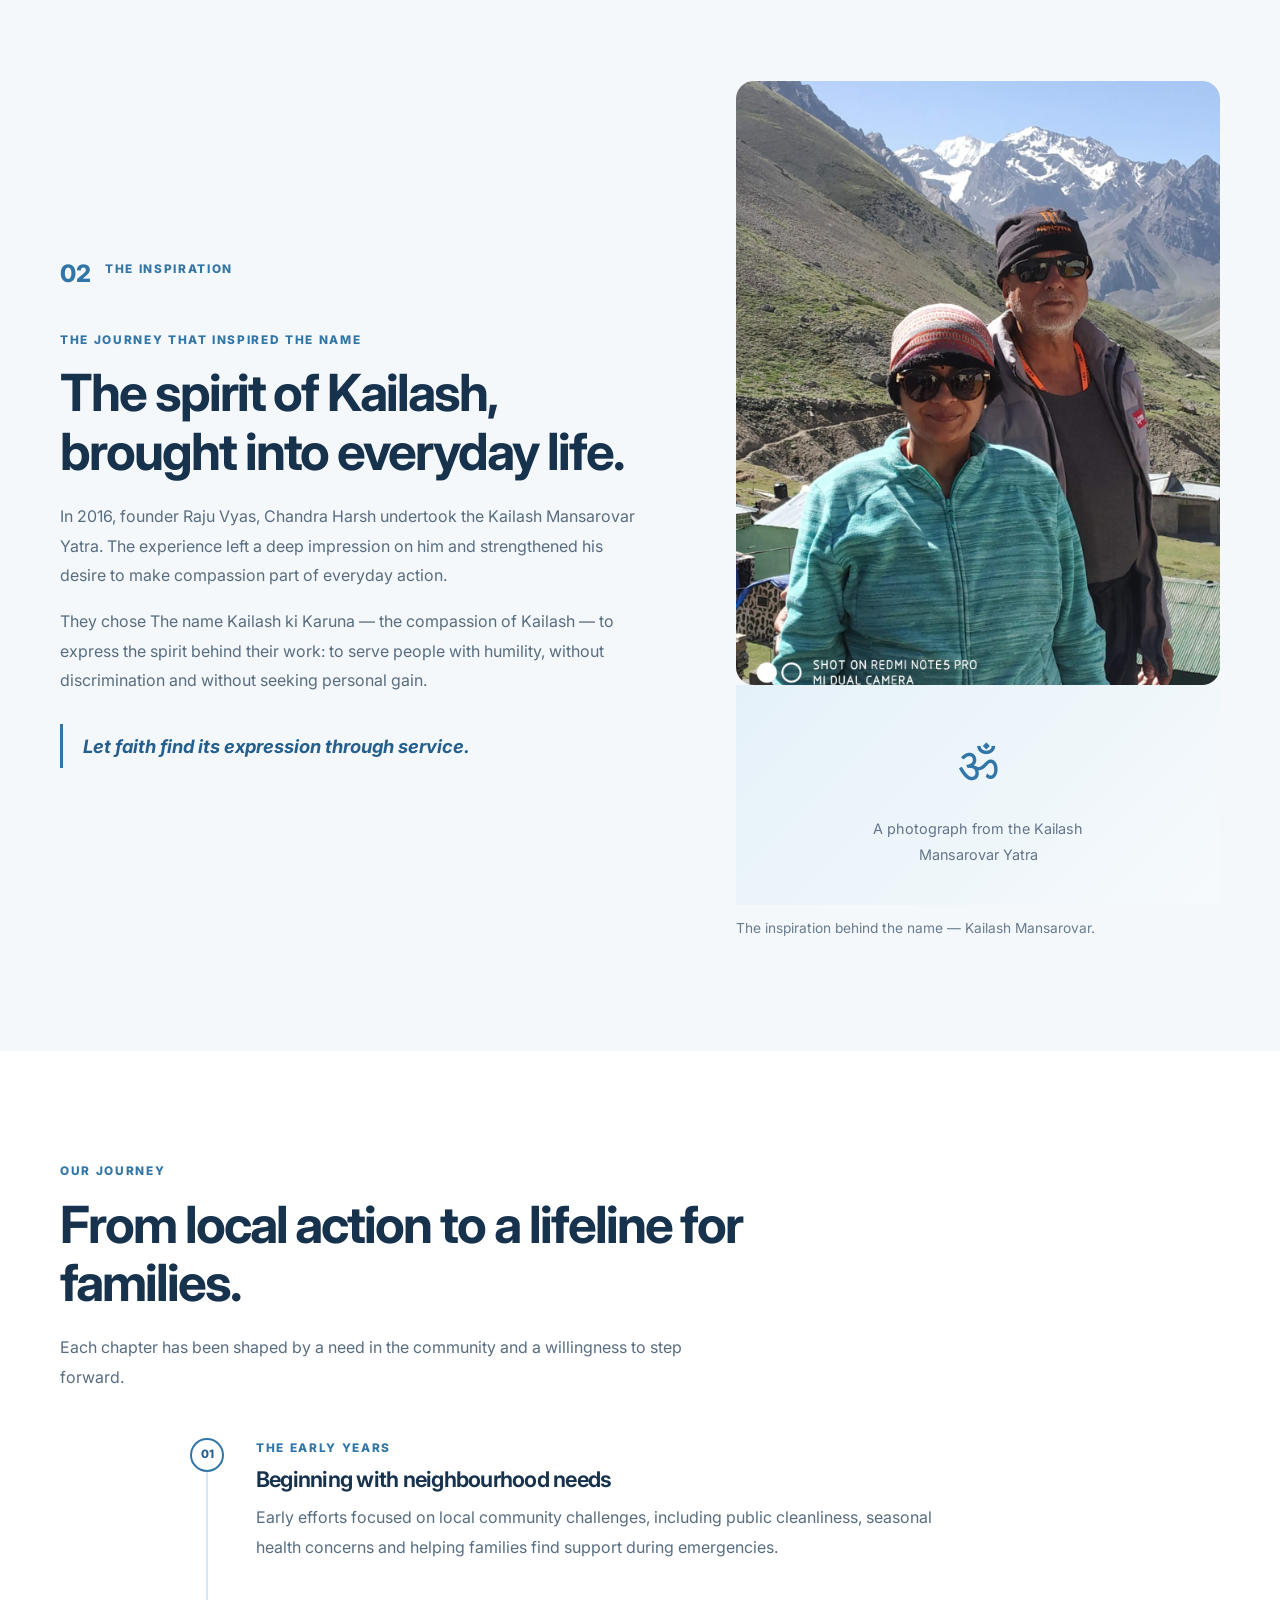
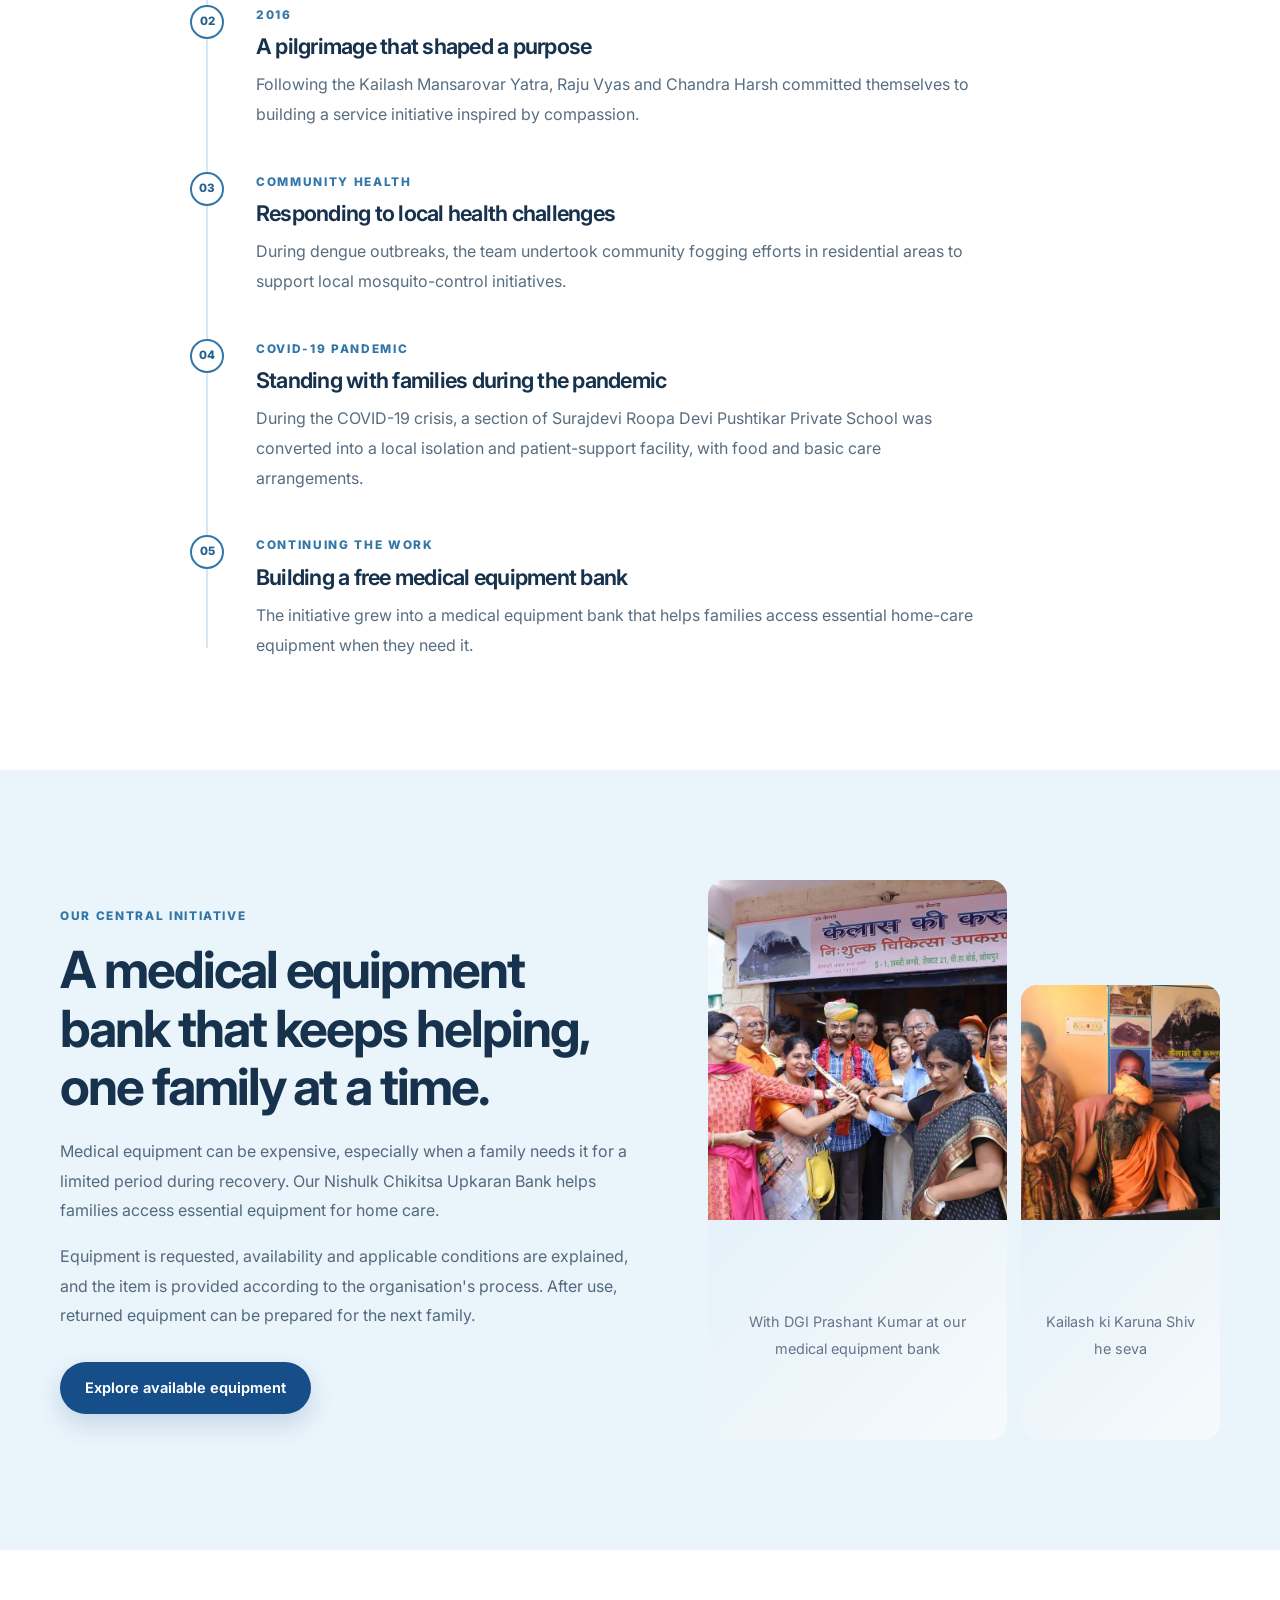
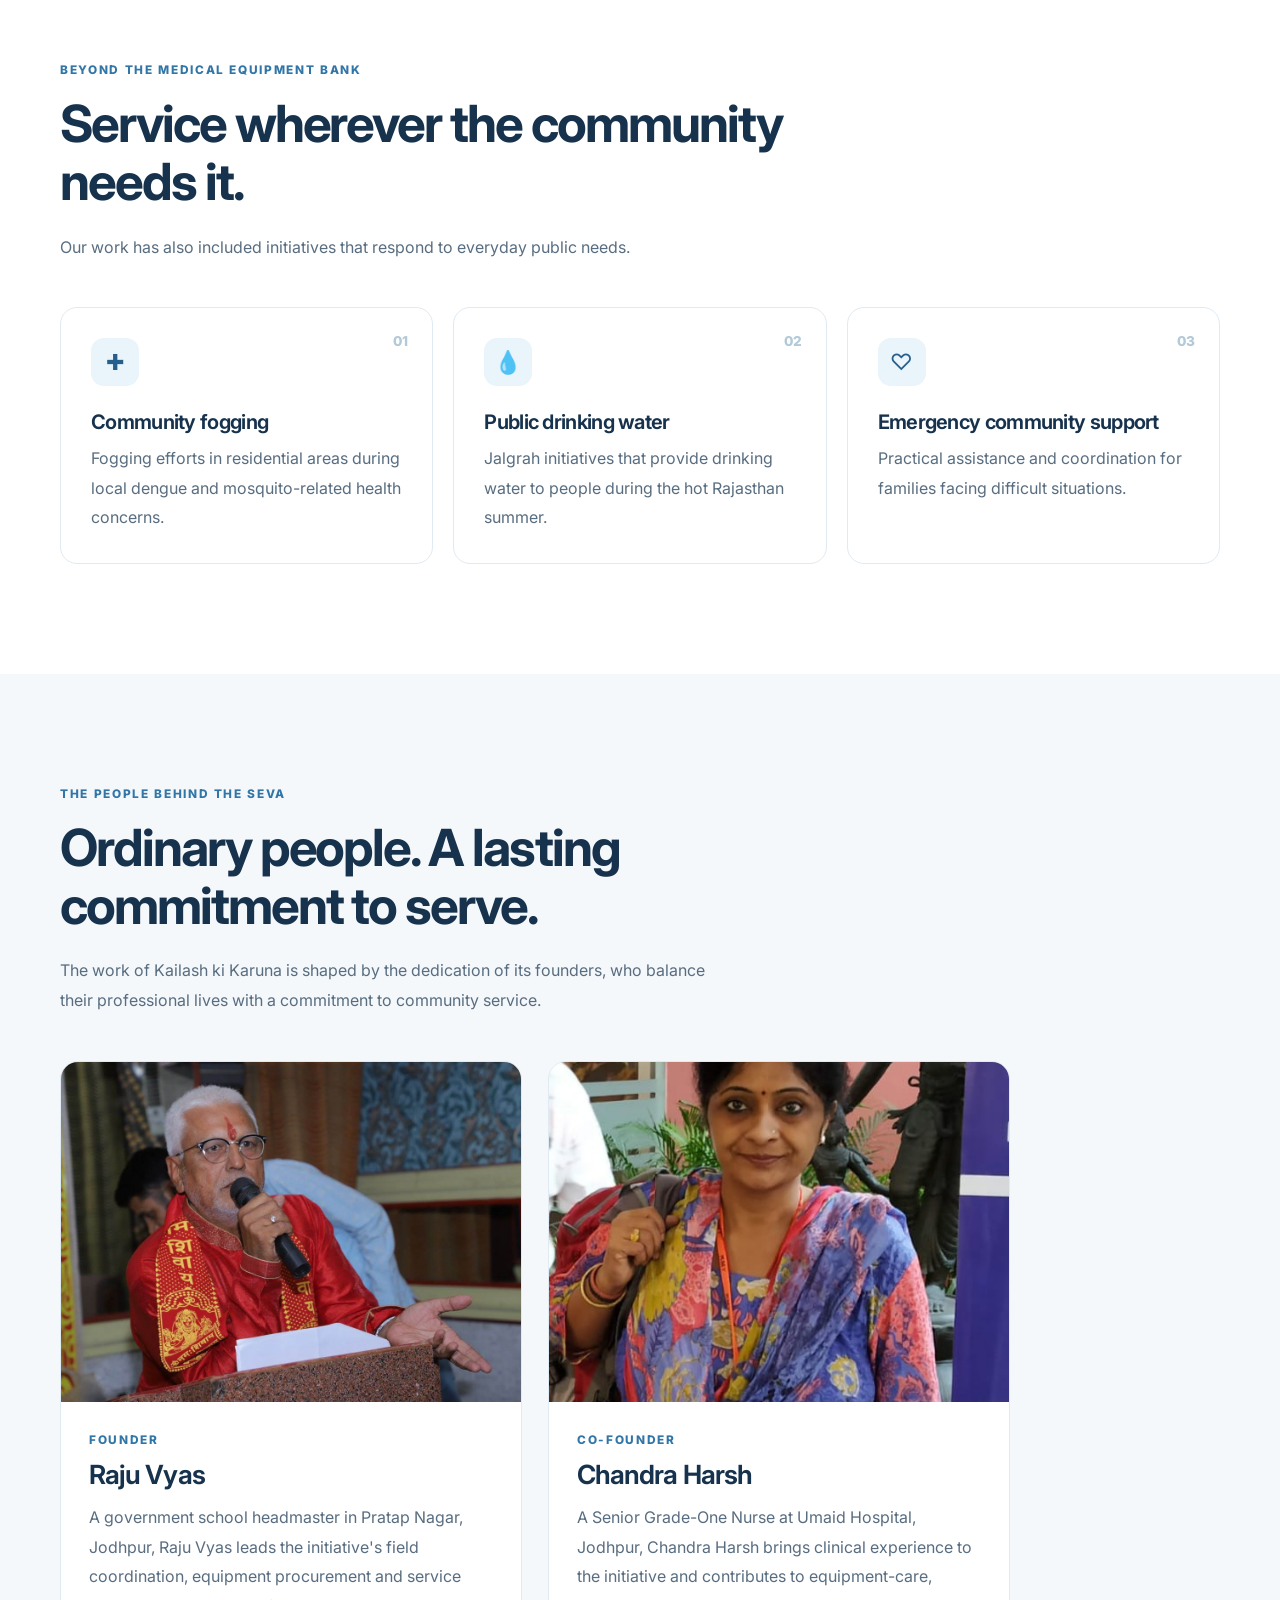
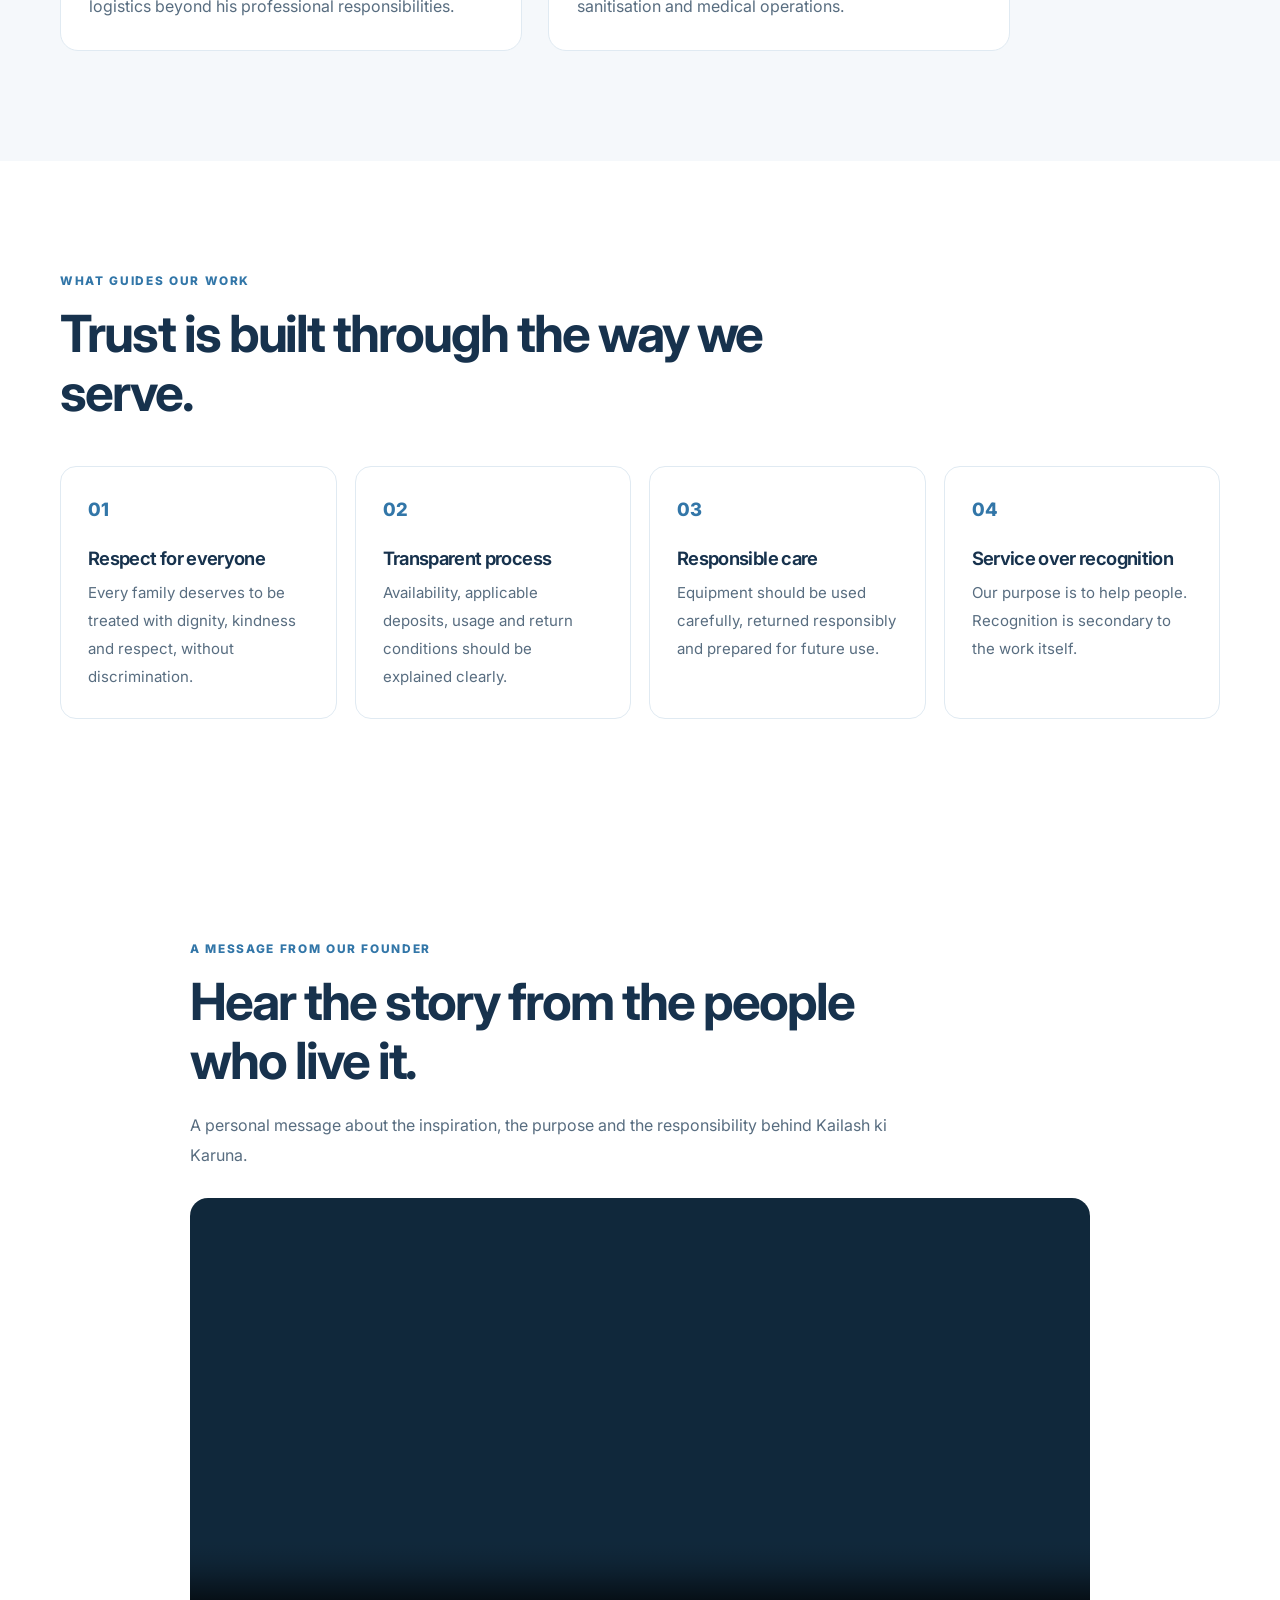
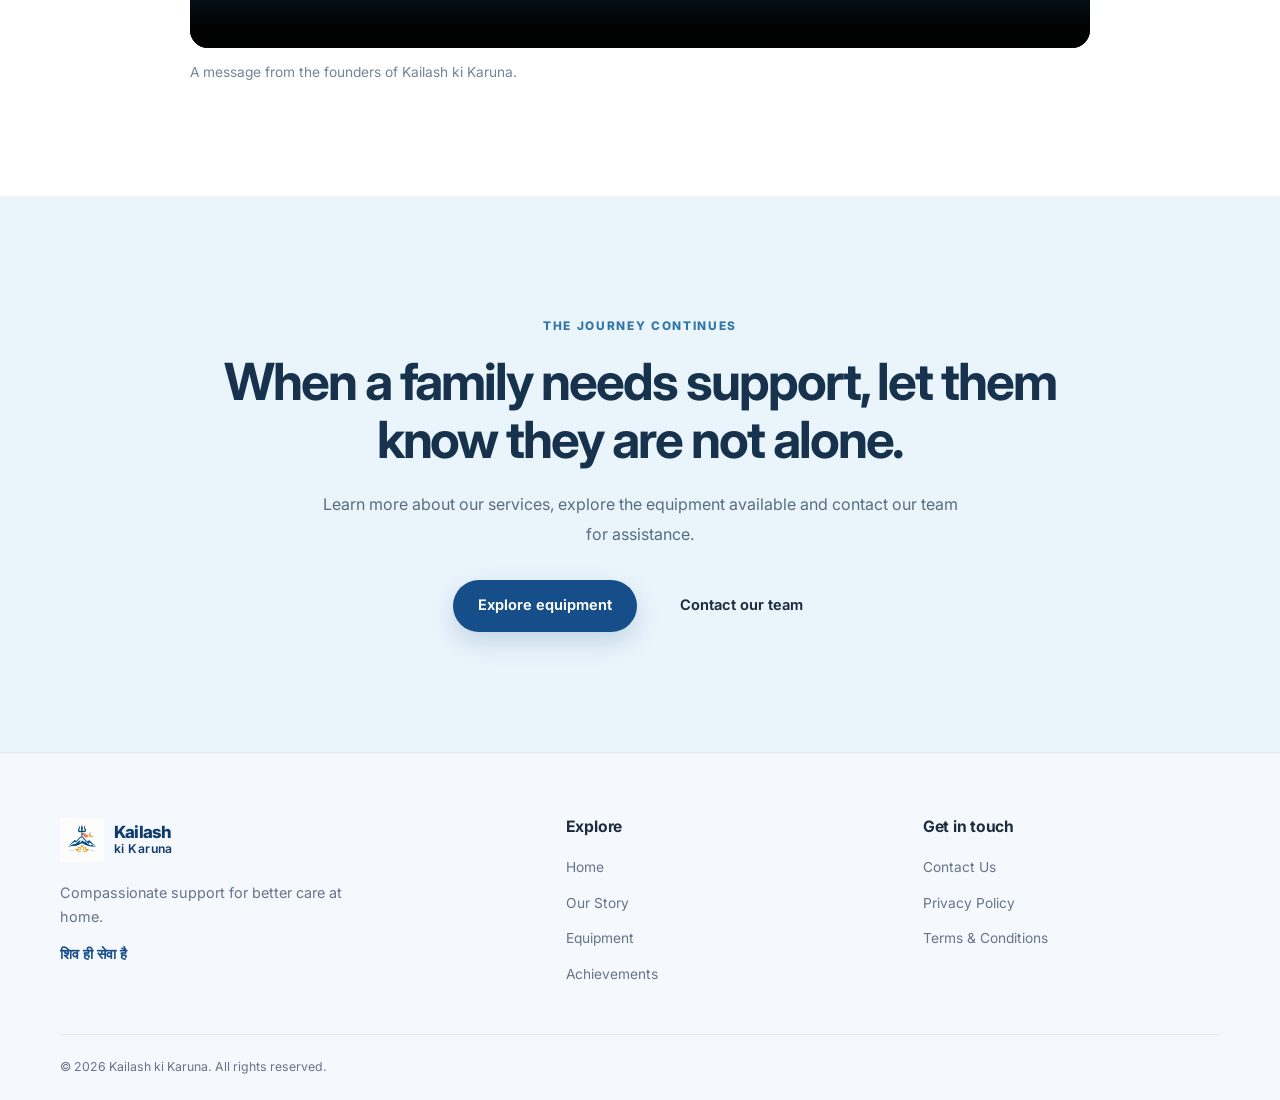
==== commit 71c1048e: "Add files via upload" ====
--- a/about.html
+++ b/about.html
@@ -9,7 +9,7 @@
   <meta
     name="description"
     data-i18n-attr="content:aboutMetaDescription"
-    content="Discover the journey, people, and stories behind Kailash ki Karuna."
+    content="Discover the people, purpose and journey behind Kailash ki Karuna."
   >
 
   <link rel="preconnect" href="https://fonts.googleapis.com">
@@ -21,9 +21,7 @@
 
   <link rel="stylesheet" href="css/styles.css">
   <link rel="stylesheet" href="css/about.css">
-
   <script src="js/app.js" defer></script>
-
 </head>
 
 <body>
@@ -31,7 +29,7 @@
     Skip to content
   </a>
 
-  <!-- Shared site header -->
+  <!-- Shared header -->
   <header class="site-header">
     <div class="container header-inner">
       <a
@@ -60,13 +58,10 @@
         data-i18n-attr="aria-label:mainNavigationLabel"
       >
         <a href="index.html" data-i18n="navHome">Home</a>
-        <a href="#" aria-current="page" data-i18n="navStory">
+        <a href="about.html" aria-current="page" data-i18n="navStory">
           Our Story
         </a>
         <a href="equipment.html" data-i18n="navEquipment">Equipment</a>
-        <a href="achivements.html" data-i18n="navImpact">
-          Social Services
-        </a>
         <a href="achivements.html" data-i18n="navAchievements">
           Achievements
         </a>
@@ -98,209 +93,664 @@
     </div>
   </header>
 
-
-<main class="story-page">
-
-  <!-- Story hero -->
-  <section class="story-hero">
-    <div class="container story-hero-inner">
-      <p class="story-eyebrow">OUR JOURNEY</p>
-      <h1>A journey of faith, compassion and service.</h1>
-      <p class="story-hero-description">
-        Kailash ki Karuna is built around a simple belief:
-        care and compassion should reach people when they need them most.
-      </p>
-      <a href="about.html" class="button button-primary">
-        Discover Our Story ↓
-      </a>
-    </div>
-  </section>
-
-  <!-- The beginning -->
-  <section class="story-section" id="our-beginning">
-    <div class="container story-split">
-      <div class="story-section-label">
-        <span class="story-number">01</span>
-        <p>THE BEGINNING</p>
-      </div>
-
-      <div class="story-copy">
-        <h2>Where the journey began</h2>
-        <p>
-          [Write the founder's real story here. Explain what inspired
-          the journey, the challenges faced, and why this work began.]
+  <br>
+
+  <main id="main" class="story-page">
+
+    <!-- HERO -->
+    <section class="story-hero">
+      <div class="container story-hero-layout">
+        <div class="story-hero-copy">
+          <p class="story-eyebrow" data-i18n="aboutHeroEyebrow">
+            A JOURNEY OF FAITH, COMPASSION & SERVICE
+          </p>
+
+          <h1 data-i18n="aboutHeroTitle">
+            From a journey of faith to a lifetime of service.
+          </h1>
+
+          <p
+            class="story-hero-description"
+            data-i18n="aboutHeroDescription"
+          >
+            The story of Kailash ki Karuna is a story of people who chose
+            to turn compassion into practical support for their community.
+          </p>
+
+          <div class="story-hero-actions">
+            <a href="#founders" class="button button-primary" data-i18n="aboutHeroCta">
+              Meet the people behind the seva
+            </a>
+            <a href="#our-journey" class="story-text-link" data-i18n="exploreMilestones">
+              Explore our journey ↓
+            </a>
+          </div>
+        </div>
+
+        <div class="story-hero-visual">
+          <!-- Replace with a real photograph of the founders or seva work -->
+          <img
+            src="images/f2.jpeg"
+            alt="Kailash ki Karuna community service"
+            onerror="this.hidden=true; this.nextElementSibling.hidden=false;"
+          >
+          <div class="story-image-placeholder" hidden>
+            <span aria-hidden="true">ॐ</span>
+            <p data-i18n="aboutHeroImagePlaceholder">
+              Add a photograph of the founders or their service work
+            </p>
+          </div>
+
+          <div class="hero-image-caption">
+            <span data-i18n="aboutHeroImageCaption">सेवा के लिए सदैव तत्पर</span>
+          </div>
+        </div>
+      </div>
+    </section>
+
+    <!-- TRUST / CORE BELIEF -->
+    <section class="trust-section">
+      <div class="container trust-inner">
+        <div class="trust-symbol" aria-hidden="true">♡</div>
+        <div>
+          <p class="story-eyebrow" data-i18n="trustEyebrow">
+            OUR GUIDING BELIEF
+          </p>
+          <h2 data-i18n="trustTitle">
+            Service should be driven by compassion, not by profit.
+          </h2>
+          <p data-i18n="trustDescription">
+            Kailash ki Karuna is a community service initiative built
+            around personal commitment. The founders do not solicit
+            public donations or religious subscriptions. Our focus is
+            on making practical help accessible and treating every
+            family with dignity.
+          </p>
+        </div>
+      </div>
+    </section>
+
+    <!-- BEGINNING -->
+    <section class="story-section" id="our-beginning">
+      <div class="container story-split">
+        <div class="story-section-label">
+          <span class="story-number">01</span>
+          <p data-i18n="beginningLabel">THE BEGINNING</p>
+        </div>
+
+        <div class="story-copy">
+          <p class="story-eyebrow" data-i18n="beginningEyebrow">
+            EVERY JOURNEY HAS A BEGINNING
+          </p>
+          <h2 data-i18n="beginningTitle">
+            A thought that grew into a commitment to serve.
+          </h2>
+
+          <p data-i18n="beginningText1">
+            The roots of this work grew in the neighbourhoods of
+            Chopasni Housing Board, Jodhpur. The belief was simple:
+            when someone around us faces difficulty, the community
+            should try to stand beside them.
+          </p>
+
+          <p data-i18n="beginningText2">
+            What began as local efforts to help people with practical
+            community needs gradually developed into a more organised
+            effort to support families during difficult times.
+          </p>
+        </div>
+      </div>
+    </section>
+
+    <!-- KAILASH INSPIRATION -->
+    <section class="story-section story-section-soft">
+      <div class="container inspiration-layout">
+        <div class="inspiration-copy">
+          <div class="story-section-label">
+            <span class="story-number">02</span>
+            <p data-i18n="inspirationLabel">THE INSPIRATION</p>
+          </div>
+
+          <p class="story-eyebrow" data-i18n="inspirationEyebrow">
+            THE JOURNEY THAT INSPIRED THE NAME
+          </p>
+
+          <h2 data-i18n="inspirationTitle">
+            The spirit of Kailash, brought into everyday life.
+          </h2>
+
+          <p data-i18n="inspirationText1">
+            In 2016, founder Raju Vyas undertook the Kailash Mansarovar
+            Yatra. The experience left a deep impression on him and
+            strengthened his desire to make compassion part of
+            everyday action.
+          </p>
+
+          <p data-i18n="inspirationText2">
+            Alongside his wife, Chandra Harsh, he chose the name
+            Kailash ki Karuna — the compassion of Kailash — to express
+            the spirit behind their work: to serve people with humility,
+            without discrimination and without seeking personal gain.
+          </p>
+
+          <p class="story-quote" data-i18n="inspirationQuote">
+            “Let faith find its expression through service.”
+          </p>
+        </div>
+
+        <figure class="inspiration-image">
+          <!-- Replace with an authentic Kailash Mansarovar Yatra photo -->
+          <img
+            src="images/km-pic.jpeg"
+            alt="Mount Kailash and the surrounding landscape"
+            onerror="this.hidden=true; this.nextElementSibling.hidden=false;"
+          >
+          <div class="story-image-placeholder" hidden>
+            <span aria-hidden="true">ॐ</span>
+            <p data-i18n="kailashImagePlaceholder">
+              Add a photograph from the Kailash Mansarovar Yatra
+            </p>
+          </div>
+          <figcaption data-i18n="kailashImageCaption">
+            The inspiration behind the name — Kailash Mansarovar.
+          </figcaption>
+        </figure>
+      </div>
+    </section>
+
+    <!-- EVOLUTION / TIMELINE -->
+    <section class="story-section" id="our-journey">
+      <div class="container">
+        <div class="story-heading">
+          <p class="story-eyebrow" data-i18n="journeyEyebrow">OUR JOURNEY</p>
+          <h2 data-i18n="journeyTitle">
+            From local action to a lifeline for families.
+          </h2>
+          <p data-i18n="journeyDescription">
+            Each chapter has been shaped by a need in the community
+            and a willingness to step forward.
+          </p>
+        </div>
+
+        <div class="journey-timeline">
+
+          <article class="journey-chapter">
+            <div class="timeline-marker">01</div>
+            <div class="journey-chapter-content">
+              <p class="milestone-label" data-i18n="chapterOneLabel">
+                THE EARLY YEARS
+              </p>
+              <h3 data-i18n="chapterOneTitle">
+                Beginning with neighbourhood needs
+              </h3>
+              <p data-i18n="chapterOneText">
+                Early efforts focused on local community challenges,
+                including public cleanliness, seasonal health concerns
+                and helping families find support during emergencies.
+              </p>
+            </div>
+          </article>
+
+          <article class="journey-chapter">
+            <div class="timeline-marker">02</div>
+            <div class="journey-chapter-content">
+              <p class="milestone-label" data-i18n="chapterTwoLabel">
+                2016
+              </p>
+              <h3 data-i18n="chapterTwoTitle">
+                A pilgrimage that shaped a purpose
+              </h3>
+              <p data-i18n="chapterTwoText">
+                Following the Kailash Mansarovar Yatra, Raju Vyas
+                and Chandra Harsh committed themselves to building
+                a service initiative inspired by compassion.
+              </p>
+            </div>
+          </article>
+
+          <article class="journey-chapter">
+            <div class="timeline-marker">03</div>
+            <div class="journey-chapter-content">
+              <p class="milestone-label" data-i18n="chapterThreeLabel">
+                COMMUNITY HEALTH
+              </p>
+              <h3 data-i18n="chapterThreeTitle">
+                Responding to local health challenges
+              </h3>
+              <p data-i18n="chapterThreeText">
+                During dengue outbreaks, the team undertook
+                community fogging efforts in residential areas
+                to support local mosquito-control initiatives.
+              </p>
+            </div>
+          </article>
+
+          <article class="journey-chapter">
+            <div class="timeline-marker">04</div>
+            <div class="journey-chapter-content">
+              <p class="milestone-label" data-i18n="chapterFourLabel">
+                COVID-19 PANDEMIC
+              </p>
+              <h3 data-i18n="chapterFourTitle">
+                Standing with families during the pandemic
+              </h3>
+              <p data-i18n="chapterFourText">
+                During the COVID-19 crisis, a section of Surajdevi
+                Roopa Devi Pushtikar Private School was converted
+                into a local isolation and patient-support facility,
+                with food and basic care arrangements.
+              </p>
+            </div>
+          </article>
+
+          <article class="journey-chapter">
+            <div class="timeline-marker">05</div>
+            <div class="journey-chapter-content">
+              <p class="milestone-label" data-i18n="chapterFiveLabel">
+                CONTINUING THE WORK
+              </p>
+              <h3 data-i18n="chapterFiveTitle">
+                Building a free medical equipment bank
+              </h3>
+              <p data-i18n="chapterFiveText">
+                The initiative grew into a medical equipment bank
+                that helps families access essential home-care
+                equipment when they need it.
+              </p>
+            </div>
+          </article>
+
+        </div>
+      </div>
+    </section>
+
+    <!-- MEDICAL EQUIPMENT BANK -->
+    <section class="story-section story-section-blue" id="medical-bank">
+      <div class="container service-layout">
+        <div class="service-copy">
+          <p class="story-eyebrow" data-i18n="bankEyebrow">
+            OUR CENTRAL INITIATIVE
+          </p>
+
+          <h2 data-i18n="bankTitle">
+            A medical equipment bank that keeps helping, one family at a time.
+          </h2>
+
+          <p data-i18n="bankDescription">
+            Medical equipment can be expensive, especially when a
+            family needs it for a limited period during recovery.
+            Our Nishulk Chikitsa Upkaran Bank helps families access
+            essential equipment for home care.
+          </p>
+
+          <p data-i18n="bankProcess">
+            Equipment is requested, availability and applicable
+            conditions are explained, and the item is provided
+            according to the organisation's process. After use,
+            returned equipment can be prepared for the next family.
+          </p>
+
+          <a
+            href="equipment.html"
+            class="button button-primary"
+            data-i18n="bankCta"
+          >
+            Explore available equipment
+          </a>
+        </div>
+
+        <div class="service-image-grid">
+          <figure class="service-image service-image-large">
+            <img
+              src="images/at-medical-equip-bank.jpeg"
+              alt="Medical equipment available through the equipment bank"
+              onerror="this.hidden=true; this.nextElementSibling.hidden=false;"
+            >
+            <div class="story-image-placeholder" hidden>
+              <p data-i18n="bankImagePlaceholder">
+                Photograph of the medical equipment bank
+              </p>
+            </div>
+          </figure>
+
+          <figure class="service-image service-image-small">
+            <img
+              src="images/at-med-eq-bank-2.jpeg"
+              alt="Medical equipment being prepared for service"
+              onerror="this.hidden=true; this.nextElementSibling.hidden=false;"
+            >
+            <div class="story-image-placeholder" hidden>
+              <p data-i18n="serviceImagePlaceholder">
+                Add a photograph of equipment or service work
+              </p>
+            </div>
+          </figure>
+        </div>
+      </div>
+    </section>
+
+    <!-- OTHER SERVICES -->
+    <section class="story-section">
+      <div class="container">
+        <div class="story-heading">
+          <p class="story-eyebrow" data-i18n="otherSevaEyebrow">
+            BEYOND THE MEDICAL EQUIPMENT BANK
+          </p>
+          <h2 data-i18n="otherSevaTitle">
+            Service wherever the community needs it.
+          </h2>
+          <p data-i18n="otherSevaDescription">
+            Our work has also included initiatives that respond
+            to everyday public needs.
+          </p>
+        </div>
+
+        <div class="seva-cards">
+          <article class="seva-card">
+            <span class="seva-card-number">01</span>
+            <div class="seva-card-icon" aria-hidden="true">✚</div>
+            <h3 data-i18n="sevaFoggingTitle">Community fogging</h3>
+            <p data-i18n="sevaFoggingText">
+              Fogging efforts in residential areas during local
+              dengue and mosquito-related health concerns.
+            </p>
+          </article>
+
+          <article class="seva-card">
+            <span class="seva-card-number">02</span>
+            <div class="seva-card-icon" aria-hidden="true">💧</div>
+            <h3 data-i18n="sevaWaterTitle">Public drinking water</h3>
+            <p data-i18n="sevaWaterText">
+              Jalgrah initiatives that provide drinking water
+              to people during the hot Rajasthan summer.
+            </p>
+          </article>
+
+          <article class="seva-card">
+            <span class="seva-card-number">03</span>
+            <div class="seva-card-icon" aria-hidden="true">♡</div>
+            <h3 data-i18n="sevaEmergencyTitle">Emergency community support</h3>
+            <p data-i18n="sevaEmergencyText">
+              Practical assistance and coordination for families
+              facing difficult situations.
+            </p>
+          </article>
+        </div>
+      </div>
+    </section>
+
+    <!-- FOUNDERS -->
+    <section class="story-section story-section-soft" id="founders">
+      <div class="container">
+        <div class="story-heading founders-heading">
+          <p class="story-eyebrow" data-i18n="foundersEyebrow">
+            THE PEOPLE BEHIND THE SEVA
+          </p>
+          <h2 data-i18n="foundersTitle">
+            Ordinary people. A lasting commitment to serve.
+          </h2>
+          <p data-i18n="foundersDescription">
+            The work of Kailash ki Karuna is shaped by the dedication
+            of its founders, who balance their professional lives
+            with a commitment to community service.
+          </p>
+        </div>
+
+        <div class="founder-grid">
+
+          <article class="founder-card">
+            <div class="founder-photo">
+              <img
+                src="images/f3.jpeg"
+                alt="Raju Vyas"
+                loading="lazy"
+                onerror="this.hidden=false; this.nextElementSibling.hidden=false;"
+              >
+              <!-- <div class="founder-photo-placeholder" hidden>
+                <span>RV</span>
+                <p data-i18n="rajuPhotoPlaceholder">
+                  Add Raju Vyas's photograph
+                </p>
+              </div> -->
+            </div>
+
+            <div class="founder-card-content">
+              <p class="founder-role" data-i18n="rajuRole">
+                FOUNDER
+              </p>
+              <h3 data-i18n="rajuName">Raju Vyas</h3>
+              <p data-i18n="rajuBio">
+                A government school headmaster in Pratap Nagar,
+                Jodhpur, Raju Vyas leads the initiative's field
+                coordination, equipment procurement and service
+                logistics beyond his professional responsibilities.
+              </p>
+            </div>
+          </article>
+
+          <article class="founder-card">
+            <div class="founder-photo">
+              <img
+                src="images/ch2.jpeg"
+                alt="Chandra Harsh"
+                loading="lazy"
+                onerror="this.hidden=true; this.nextElementSibling.hidden=false;"
+              >
+              <!-- <div class="founder-photo-placeholder" hidden>
+                <span>CH</span>
+                <p data-i18n="chandraPhotoPlaceholder">
+                  Add Chandra Harsh's photograph
+                </p>
+              </div> -->
+            </div>
+
+            <div class="founder-card-content">
+              <p class="founder-role" data-i18n="chandraRole">
+                CO-FOUNDER
+              </p>
+              <h3 data-i18n="chandraName">Chandra Harsh</h3>
+              <p data-i18n="chandraBio">
+                A Senior Grade-One Nurse at Umaid Hospital, Jodhpur,
+                Chandra Harsh brings clinical experience to the
+                initiative and contributes to equipment-care,
+                sanitisation and medical operations.
+              </p>
+            </div>
+          </article>
+
+        </div>
+      </div>
+    </section>
+
+    <!-- PRINCIPLES / TRUST -->
+    <section class="story-section">
+      <div class="container">
+        <div class="story-heading">
+          <p class="story-eyebrow" data-i18n="principlesEyebrow">
+            WHAT GUIDES OUR WORK
+          </p>
+          <h2 data-i18n="principlesTitle">
+            Trust is built through the way we serve.
+          </h2>
+        </div>
+
+        <div class="story-values">
+          <article class="story-value">
+            <span class="value-symbol">01</span>
+            <h3 data-i18n="valueRespectTitle">Respect for everyone</h3>
+            <p data-i18n="valueRespectText">
+              Every family deserves to be treated with dignity,
+              kindness and respect, without discrimination.
+            </p>
+          </article>
+
+          <article class="story-value">
+            <span class="value-symbol">02</span>
+            <h3 data-i18n="valueTransparencyTitle">Transparent process</h3>
+            <p data-i18n="valueTransparencyText">
+              Availability, applicable deposits, usage and return
+              conditions should be explained clearly.
+            </p>
+          </article>
+
+          <article class="story-value">
+            <span class="value-symbol">03</span>
+            <h3 data-i18n="valueResponsibilityTitle">Responsible care</h3>
+            <p data-i18n="valueResponsibilityText">
+              Equipment should be used carefully, returned
+              responsibly and prepared for future use.
+            </p>
+          </article>
+
+          <article class="story-value">
+            <span class="value-symbol">04</span>
+            <h3 data-i18n="valueSelflessTitle">Service over recognition</h3>
+            <p data-i18n="valueSelflessText">
+              Our purpose is to help people. Recognition is
+              secondary to the work itself.
+            </p>
+          </article>
+        </div>
+      </div>
+    </section>
+
+    <!-- PHOTO / STORY GALLERY -->
+    <!-- <section class="story-section story-section-soft" id="story-library">
+      <div class="container">
+        <div class="story-heading story-gallery-heading">
+          <div>
+            <p class="story-eyebrow" data-i18n="storyLibraryEyebrow">
+              MOMENTS FROM OUR JOURNEY
+            </p>
+            <h2 data-i18n="storyLibraryTitle">
+              Every photograph holds a story.
+            </h2>
+            <p data-i18n="storyLibraryDescription">
+              Explore moments from the journey, the people and
+              the work that continues to shape our purpose.
+            </p>
+          </div>
+
+          <span class="story-count" id="story-count" aria-live="polite"></span>
+        </div>
+
+        <!-- app.js fills this grid using the stories array in locale JSON -->
+        <!-- <div
+          class="story-grid"
+          id="story-grid"
+          aria-live="polite"
+          aria-busy="true"
+        >
+          <p class="story-loading" data-i18n="storiesLoading">
+            Our stories are loading…
+          </p>
+        </div>
+
+        <p class="story-gallery-note" data-i18n="storyLibraryNote">
+          These moments are part of our journey. We are grateful
+          to everyone who has been part of it.
         </p>
-        <p>
-          [Add the personal experiences and important moments that
-          shaped the vision of Kailash ki Karuna.]
+      </div>
+    </section>  -->
+
+    <!-- FOUNDER MESSAGE -->
+    <section class="story-section founder-message-section">
+      <div class="container founder-message">
+        <div class="founder-message-copy">
+          <p class="story-eyebrow" data-i18n="founderEyebrow">
+            A MESSAGE FROM OUR FOUNDER
+          </p>
+          <h2 data-i18n="founderTitle">
+            Hear the story from the people who live it.
+          </h2>
+          <p data-i18n="founderDescription">
+            A personal message about the inspiration, the purpose
+            and the responsibility behind Kailash ki Karuna.
+          </p>
+        </div>
+
+        <!-- Add the real video file when ready -->
+        <video
+          class="founder-video"
+          controls
+          playsinline
+          preload="metadata"
+          poster="images/founder-video-poster.jpg"
+        >
+          <source
+            src="videos/founder-introduction.mp4"
+            type="video/mp4"
+          >
+          Your browser does not support video playback.
+        </video>
+
+        <p class="video-caption" data-i18n="founderVideoCaption">
+          A message from the founders of Kailash ki Karuna.
         </p>
       </div>
-    </div>
-  </section>
-
-  <!-- Kailash Mansarovar journey -->
-  <section class="story-section story-section-soft">
-    <div class="container story-split">
-      <div class="story-section-label">
-        <span class="story-number">02</span>
-        <p>THE INSPIRATION</p>
-      </div>
-
-      <div class="story-copy">
-        <h2>The Kailash Mansarovar journey</h2>
-        <p>
-          [Describe the actual pilgrimage, what the founder experienced,
-          and how the journey influenced the organisation's values.]
+    </section>
+
+    <!-- CLOSING -->
+    <section class="story-closing">
+      <div class="container">
+        <p class="story-eyebrow" data-i18n="closingEyebrow">
+          THE JOURNEY CONTINUES
         </p>
-        <p>
-          [Add a meaningful personal reflection or lesson from the journey.]
+        <h2 data-i18n="closingTitle">
+          When a family needs support, let them know they are not alone.
+        </h2>
+        <p data-i18n="closingDescription">
+          Learn more about our services, explore the equipment
+          available and contact our team for assistance.
         </p>
-      </div>
-    </div>
-  </section>
-
-  <!-- From belief to action -->
-  <section class="story-section">
-    <div class="container story-split">
-      <div class="story-section-label">
-        <span class="story-number">03</span>
-        <p>TAKING ACTION</p>
-      </div>
-
-      <div class="story-copy">
-        <h2>Turning compassion into practical support</h2>
-        <p>
-          [Explain how the idea developed into real work, including
-          the people served, the challenges addressed, and the
-          services the organisation provides.]
-        </p>
-        <p>
-          [Add verified examples of the work and its impact on families
-          and the community.]
-        </p>
-      </div>
-    </div>
-  </section>
-
-  <!-- People and milestones -->
-  <section class="story-section story-section-soft">
-    <div class="container">
-      <div class="story-heading">
-        <p class="story-eyebrow">OUR MILESTONES</p>
-        <h2>Every step has a story.</h2>
-        <p>
-          The people, experiences and milestones that have shaped
-          our journey so far.
-        </p>
-      </div>
-
-      <div class="milestone-list">
-
-        <article class="milestone">
-          <span class="milestone-marker"></span>
-          <div>
-            <p class="milestone-label">MILESTONE 01</p>
-            <h3>[First important milestone]</h3>
-            <p>
-              [Describe what happened, when it happened, and why
-              it mattered.]
-            </p>
-          </div>
-        </article>
-
-        <article class="milestone">
-          <span class="milestone-marker"></span>
-          <div>
-            <p class="milestone-label">MILESTONE 02</p>
-            <h3>[A meaningful meeting or achievement]</h3>
-            <p>
-              [Describe the event and its significance. Include
-              names and dates only when verified.]
-            </p>
-          </div>
-        </article>
-
-        <article class="milestone">
-          <span class="milestone-marker"></span>
-          <div>
-            <p class="milestone-label">MILESTONE 03</p>
-            <h3>[The next chapter]</h3>
-            <p>
-              [Explain how the organisation has grown and what it
-              hopes to accomplish next.]
-            </p>
-          </div>
-        </article>
-
-      </div>
-    </div>
-  </section>
-
-  <!-- Our values -->
-  <section class="story-section">
-    <div class="container">
-      <div class="story-heading">
-        <p class="story-eyebrow">WHAT GUIDES US</p>
-        <h2>Compassion in action.</h2>
-      </div>
-
-      <div class="story-values">
-        <article class="story-value">
-          <span class="value-symbol" aria-hidden="true">01</span>
-          <h3>Dignity</h3>
-          <p>Every person deserves to be treated with respect.</p>
-        </article>
-
-        <article class="story-value">
-          <span class="value-symbol" aria-hidden="true">02</span>
-          <h3>Compassion</h3>
-          <p>We believe care should be guided by understanding and kindness.</p>
-        </article>
-
-        <article class="story-value">
-          <span class="value-symbol" aria-hidden="true">03</span>
-          <h3>Transparency</h3>
-          <p>Clear communication and responsible service matter.</p>
-        </article>
-      </div>
-    </div>
-  </section>
-
-  <!-- Founder video: optional -->
-  <section class="story-section story-section-soft" id="founder-message">
-    <div class="container founder-message">
-      <p class="story-eyebrow">A MESSAGE FROM OUR FOUNDER</p>
-      <h2>The story, in our own words.</h2>
-      <p>
-        Hear directly from the founder about the journey,
-        the purpose, and the vision for the future.
-      </p>
-
-      <video class="founder-video" controls playsinline preload="metadata">
-        <source src="videos/founder-introduction.mp4" type="video/mp4">
-        Your browser does not support video playback.
-      </video>
-    </div>
-  </section>
-
-  <!-- Closing CTA -->
-  <section class="story-closing">
-    <div class="container">
-      <p class="story-eyebrow">THE JOURNEY CONTINUES</p>
-      <h2>Be part of a more compassionate community.</h2>
-      <p>
-        Learn more about our work and how we support people
-        who need home-care assistance.
-      </p>
-      <a href="contact.html" class="button button-primary">
-        Connect With Us
-      </a>
-    </div>
-  </section>
-
-</main>
-
-  <!-- Shared site footer -->
+
+        <div class="closing-actions">
+          <a
+            href="equipment.html"
+            class="button button-primary"
+            data-i18n="closingEquipmentCta"
+          >
+            Explore equipment
+          </a>
+          <a
+            href="contact.html"
+            class="button button-secondary"
+            data-i18n="closingContactCta"
+          >
+            Contact our team
+          </a>
+        </div>
+      </div>
+    </section>
+
+    <!-- Story detail modal: required by existing app.js -->
+    <dialog class="story-dialog" id="story-dialog">
+      <div class="story-dialog-inner">
+        <button
+          class="story-dialog-close"
+          id="story-dialog-close"
+          type="button"
+          aria-label="Close story"
+          data-i18n-attr="aria-label:closeStoryLabel"
+        >×</button>
+
+        <div class="story-dialog-media" id="story-dialog-media"></div>
+
+        <div class="story-dialog-copy">
+          <p
+            class="story-dialog-category"
+            id="story-dialog-category"
+          ></p>
+          <p class="story-dialog-date" id="story-dialog-date"></p>
+          <h2 id="story-dialog-title"></h2>
+          <div class="story-dialog-body" id="story-dialog-body"></div>
+        </div>
+      </div>
+    </dialog>
+
+  </main>
+
+  <!-- Shared footer -->
   <footer class="site-footer" id="contact">
     <div class="container">
       <div class="footer-grid">
@@ -322,7 +772,6 @@
           <p data-i18n="footerDescription">
             Compassionate support for better care at home.
           </p>
-
           <p class="footer-mantra" lang="hi">शिव ही सेवा है</p>
         </div>
 
@@ -331,23 +780,14 @@
           <a href="index.html" data-i18n="navHome">Home</a>
           <a href="about.html" data-i18n="navStory">Our Story</a>
           <a href="equipment.html" data-i18n="navEquipment">Equipment</a>
-          <a href="achivements.html" data-i18n="navImpact">
-            Social Services
-          </a>
-          <a href="achievements.html" data-i18n="navAchievements">
-            Achievements
-          </a>
+          <a href="achievements.html" data-i18n="navAchievements">Achievements</a>
         </div>
 
         <div class="footer-column">
           <h2 data-i18n="footerGetInTouch">Get in touch</h2>
           <a href="contact.html" data-i18n="navContact">Contact Us</a>
-          <a href="privacy.html" data-i18n="footerPrivacy">
-            Privacy Policy
-          </a>
-          <a href="terms.html" data-i18n="footerTerms">
-            Terms &amp; Conditions
-          </a>
+          <a href="privacy.html" data-i18n="footerPrivacy">Privacy Policy</a>
+          <a href="terms.html" data-i18n="footerTerms">Terms &amp; Conditions</a>
         </div>
       </div>
 
@@ -362,4 +802,4 @@
     </div>
   </footer>
 </body>
-</html>
+</html>
--- a/css/styles.css
+++ b/css/styles.css
@@ -1915,4 +1915,158 @@
 /* Avoid decorative shapes competing with the photograph */
 .hero-decoration {
   display: none;
-}+}
+
+/* Equipment reply preference */
+
+.reply-options {
+  display: flex;
+  flex-wrap: wrap;
+  gap: 12px;
+  margin-top: 10px;
+}
+
+.reply-option {
+  display: flex;
+  align-items: center;
+  gap: 9px;
+  padding: 12px 16px;
+  border: 1px solid #d9e2ec;
+  border-radius: 10px;
+  background: #fff;
+  cursor: pointer;
+  transition: border-color 0.2s ease, background 0.2s ease;
+}
+
+.reply-option:has(input:checked) {
+  border-color: #164e8a;
+  background: #eff6ff;
+}
+
+.reply-option input {
+  accent-color: #164e8a;
+  width: 17px;
+  height: 17px;
+}
+
+#email-field[hidden],
+#phone-field[hidden] {
+  display: none !important;
+}
+
+.service-tile {
+  min-width: 0;
+}
+
+@media (max-width: 600px) {
+  .reply-options {
+    flex-direction: column;
+  }
+
+  .reply-option {
+    width: 100%;
+  }
+}
+
+
+/* =========================================================
+   EQUIPMENT FORM — COMPACT REPLY PREFERENCE
+   ========================================================= */
+
+.reply-preference {
+  border: 0;
+  padding: 0;
+  margin: 0;
+  min-width: 0;
+  display: flex;
+  flex-wrap: wrap;
+  align-items: center;
+  gap: 10px 18px;
+}
+
+.reply-preference legend {
+  display: block;
+  width: 100%;
+  padding: 0;
+  margin-bottom: 10px;
+  font-size: 0.9rem;
+  font-weight: 600;
+  color: #26374a;
+}
+
+.reply-preference label {
+  display: inline-flex;
+  width: auto;
+  flex: 0 0 auto;
+  align-items: center;
+  gap: 8px;
+  padding: 8px 12px;
+  border: 1px solid #d7e0ea;
+  border-radius: 8px;
+  background: #fff;
+  color: #26374a;
+  font-size: 0.88rem;
+  line-height: 1.4;
+  cursor: pointer;
+  transition: background 0.18s ease, border-color 0.18s ease;
+}
+
+.reply-preference label:hover {
+  border-color: #164e8a;
+  background: #f5f9ff;
+}
+
+.reply-preference label:has(input:checked) {
+  border-color: #164e8a;
+  background: #eef5fd;
+  color: #164e8a;
+}
+
+.reply-preference input[type="radio"] {
+  appearance: auto;
+  -webkit-appearance: radio;
+  accent-color: #164e8a;
+  width: 15px;
+  height: 15px;
+  min-width: 15px;
+  margin: 0;
+  padding: 0;
+  box-shadow: none;
+  cursor: pointer;
+}
+
+.reply-preference input[type="radio"]:focus-visible {
+  outline: 2px solid #164e8a;
+  outline-offset: 3px;
+}
+
+#email-field[hidden],
+#phone-field[hidden] {
+  display: none !important;
+}
+
+/* Better Hindi text rendering */
+
+html[lang="hi"] body {
+  font-family: "Noto Sans Devanagari", "Nirmala UI", sans-serif;
+}
+
+html[lang="hi"] input,
+html[lang="hi"] textarea,
+html[lang="hi"] select,
+html[lang="hi"] button {
+  font-family: inherit;
+}
+
+/* Form layout on mobile */
+
+@media (max-width: 600px) {
+  .reply-preference {
+    gap: 8px;
+  }
+
+  .reply-preference label {
+    padding: 8px 10px;
+    font-size: 0.84rem;
+  }
+}
--- a/css/about.css
+++ b/css/about.css
@@ -1,62 +1,214 @@
-
-/* =========================================
-   OUR STORY — STATIC HTML
-   ========================================= */
+/* =========================================================
+   KAILASH KI KARUNA — OUR STORY
+   ========================================================= */
 
 .story-page {
   color: var(--color-text, #17324d);
+  overflow: hidden;
 }
 
 .story-page p {
   line-height: 1.85;
 }
 
-.story-hero {
-  padding: clamp(76px, 12vw, 150px) 0;
-  background: linear-gradient(135deg, #eef6fc, #ffffff 70%);
-  border-bottom: 1px solid #e3edf5;
-}
-
-.story-hero-inner {
-  max-width: 900px;
+.story-page img {
+  display: block;
+  width: 100%;
+  height: 100%;
+  object-fit: cover;
+}
+
+.story-page h1,
+.story-page h2,
+.story-page h3 {
+  color: #17324d;
 }
 
 .story-eyebrow,
 .story-section-label p,
-.milestone-label {
+.milestone-label,
+.founder-role {
   color: #3276a8;
-  font-size: 0.76rem;
+  font-size: 0.74rem;
   font-weight: 800;
-  letter-spacing: 0.15em;
+  letter-spacing: 0.14em;
+  line-height: 1.5;
   text-transform: uppercase;
 }
 
+.story-hero {
+  padding: clamp(65px, 9vw, 120px) 0;
+  background:
+    radial-gradient(circle at 80% 20%, rgba(50, 118, 168, 0.10), transparent 30%),
+    linear-gradient(135deg, #edf6fc, #fff 68%);
+  border-bottom: 1px solid #e1edf5;
+}
+
+.story-hero-layout {
+  display: grid;
+  grid-template-columns: 1.05fr 0.95fr;
+  align-items: center;
+  gap: clamp(35px, 7vw, 90px);
+}
+
+.story-hero-copy {
+  max-width: 680px;
+}
+
 .story-hero h1 {
-  max-width: 820px;
-  margin: 18px 0;
-  font-size: clamp(2.5rem, 6vw, 5rem);
-  line-height: 1.08;
-  letter-spacing: -0.045em;
+  margin: 18px 0 24px;
+  max-width: 700px;
+  font-size: clamp(2.7rem, 6vw, 5.2rem);
+  line-height: 1.04;
+  letter-spacing: -0.055em;
 }
 
 .story-hero-description {
-  max-width: 650px;
-  margin-bottom: 30px;
+  max-width: 590px;
+  margin: 0;
   color: #53697d;
-  font-size: clamp(1rem, 2vw, 1.2rem);
-}
+  font-size: clamp(1.02rem, 1.7vw, 1.2rem);
+}
+
+.story-hero-actions,
+.closing-actions {
+  display: flex;
+  flex-wrap: wrap;
+  align-items: center;
+  gap: 18px;
+  margin-top: 30px;
+}
+
+.story-text-link {
+  color: #245f8d;
+  font-weight: 700;
+  text-decoration: none;
+}
+
+.story-text-link:hover {
+  text-decoration: underline;
+}
+
+.story-hero-visual {
+  position: relative;
+  min-height: 390px;
+  overflow: hidden;
+  border-radius: 22px;
+  background: #dcebf5;
+  box-shadow: 0 24px 65px rgba(26, 67, 98, 0.14);
+}
+
+.story-hero-visual img {
+  position: absolute;
+  inset: 0;
+}
+
+.hero-image-caption {
+  position: absolute;
+  right: 16px;
+  bottom: 16px;
+  left: 16px;
+  padding: 14px 18px;
+  border: 1px solid rgba(255, 255, 255, 0.3);
+  border-radius: 12px;
+  background: rgba(13, 43, 67, 0.76);
+  color: white;
+  font-weight: 700;
+  backdrop-filter: blur(8px);
+}
+
+/* Image placeholders */
+
+.story-image-placeholder,
+.founder-photo-placeholder {
+  display: flex;
+  width: 100%;
+  height: 100%;
+  min-height: 220px;
+  flex-direction: column;
+  align-items: center;
+  justify-content: center;
+  padding: 25px;
+  background:
+    linear-gradient(135deg, #e5f1f9, #f6fafc);
+  color: #55748c;
+  text-align: center;
+}
+
+.story-image-placeholder span {
+  color: #3276a8;
+  font-size: 3rem;
+}
+
+.story-image-placeholder p,
+.founder-photo-placeholder p {
+  max-width: 260px;
+  margin: 12px auto 0;
+  font-size: 0.9rem;
+}
+
+/* Trust banner */
+
+.trust-section {
+  padding: 45px 0;
+  background: #164e8a;
+  color: white;
+}
+
+.trust-inner {
+  display: grid;
+  grid-template-columns: 75px 1fr;
+  align-items: center;
+  gap: 28px;
+  max-width: 1000px;
+}
+
+.trust-symbol {
+  display: grid;
+  width: 68px;
+  height: 68px;
+  place-items: center;
+  border: 1px solid rgba(255, 255, 255, 0.35);
+  border-radius: 50%;
+  color: white;
+  font-size: 2rem;
+}
+
+.trust-section .story-eyebrow {
+  color: #c8e5fa;
+}
+
+.trust-section h2 {
+  max-width: 800px;
+  margin: 8px 0 10px;
+  color: white;
+  font-size: clamp(1.55rem, 3vw, 2.25rem);
+  line-height: 1.2;
+}
+
+.trust-section p:last-child {
+  max-width: 850px;
+  margin: 0;
+  color: #e0edf7;
+}
+
+/* General sections */
 
 .story-section {
-  padding: clamp(60px, 9vw, 110px) 0;
+  padding: clamp(65px, 9vw, 110px) 0;
 }
 
 .story-section-soft {
   background: #f5f8fb;
 }
 
+.story-section-blue {
+  background: #eaf4fb;
+}
+
 .story-split {
   display: grid;
-  grid-template-columns: minmax(160px, 0.7fr) 2fr;
+  grid-template-columns: minmax(160px, 0.65fr) 2fr;
   gap: clamp(30px, 7vw, 100px);
 }
 
@@ -67,7 +219,7 @@
 }
 
 .story-section-label p {
-  margin-top: 7px;
+  margin: 7px 0 0;
 }
 
 .story-number {
@@ -77,119 +229,519 @@
 }
 
 .story-copy {
-  max-width: 760px;
+  max-width: 790px;
 }
 
 .story-copy h2,
+.inspiration-copy h2,
+.service-copy h2,
 .story-heading h2,
 .founder-message h2,
 .story-closing h2 {
   margin: 0 0 22px;
-  font-size: clamp(2rem, 4vw, 3.2rem);
-  line-height: 1.15;
-  letter-spacing: -0.035em;
-}
-
-.story-copy p {
+  font-size: clamp(2rem, 4vw, 3.25rem);
+  line-height: 1.14;
+  letter-spacing: -0.04em;
+}
+
+.story-copy p:not(.story-eyebrow) {
   color: #586d80;
   margin: 0 0 18px;
 }
 
 .story-heading {
-  max-width: 700px;
-  margin-bottom: 44px;
+  max-width: 760px;
+  margin-bottom: 45px;
 }
 
 .story-heading > p:last-child {
-  color: #586d80;
-}
-
-.milestone-list {
-  max-width: 850px;
-  margin-left: 8px;
-  padding-left: 30px;
-  border-left: 2px solid #d6e6f2;
-}
-
-.milestone {
+  max-width: 650px;
+  color: #586d80;
+  margin-bottom: 0;
+}
+
+/* Inspiration */
+
+.inspiration-layout {
+  display: grid;
+  grid-template-columns: 1.1fr 0.9fr;
+  align-items: center;
+  gap: clamp(35px, 7vw, 85px);
+}
+
+.inspiration-copy .story-section-label {
+  margin-bottom: 35px;
+}
+
+.inspiration-copy > p:not(.story-eyebrow):not(.story-quote) {
+  color: #586d80;
+}
+
+.story-quote {
+  margin: 28px 0 0;
+  padding: 5px 0 5px 20px;
+  border-left: 3px solid #3276a8;
+  color: #245f8d;
+  font-size: 1.15rem;
+  font-weight: 700;
+  font-style: italic;
+}
+
+.inspiration-image {
+  margin: 0;
+}
+
+.inspiration-image img {
+  aspect-ratio: 4 / 5;
+  border-radius: 18px;
+}
+
+.inspiration-image figcaption {
+  margin-top: 12px;
+  color: #667b8d;
+  font-size: 0.86rem;
+}
+
+/* Timeline */
+
+.journey-timeline {
   position: relative;
-  padding: 0 0 38px 20px;
-}
-
-.milestone:last-child {
+  max-width: 900px;
+  margin: 0 auto;
+  padding-left: 36px;
+}
+
+.journey-timeline::before {
+  position: absolute;
+  top: 12px;
+  bottom: 12px;
+  left: 16px;
+  width: 2px;
+  background: #d6e6f2;
+  content: "";
+}
+
+.journey-chapter {
+  position: relative;
+  display: grid;
+  grid-template-columns: 1fr;
+  padding: 0 0 42px 30px;
+}
+
+.journey-chapter:last-child {
   padding-bottom: 0;
 }
 
-.milestone-marker {
+.timeline-marker {
   position: absolute;
-  top: 5px;
-  left: -38px;
-  width: 14px;
-  height: 14px;
-  border: 3px solid #3276a8;
+  top: 0;
+  left: -36px;
+  display: grid;
+  width: 34px;
+  height: 34px;
+  place-items: center;
+  border: 2px solid #3276a8;
   border-radius: 50%;
-  background: #fff;
+  background: white;
+  color: #245f8d;
+  font-size: 0.72rem;
+  font-weight: 800;
 }
 
 .milestone-label {
   margin: 0 0 8px;
 }
 
-.milestone h3,
-.story-value h3 {
+.journey-chapter h3 {
   margin: 0 0 10px;
-  font-size: 1.3rem;
-}
-
-.milestone p:last-child,
-.story-value p,
-.founder-message > p:not(.story-eyebrow),
-.story-closing > .container > p:not(.story-eyebrow) {
-  color: #586d80;
-}
+  font-size: 1.35rem;
+}
+
+.journey-chapter p:last-child {
+  max-width: 720px;
+  margin: 0;
+  color: #586d80;
+}
+
+/* Medical equipment bank */
+
+.service-layout {
+  display: grid;
+  grid-template-columns: 1fr 0.9fr;
+  align-items: center;
+  gap: clamp(35px, 7vw, 80px);
+}
+
+.service-copy > p:not(.story-eyebrow) {
+  color: #53697d;
+}
+
+.service-copy .button {
+  margin-top: 15px;
+}
+
+.service-image-grid {
+  display: grid;
+  grid-template-columns: 1.2fr 0.8fr;
+  align-items: end;
+  gap: 14px;
+}
+
+.service-image {
+  min-height: 190px;
+  margin: 0;
+  overflow: hidden;
+  border-radius: 16px;
+  background: #dcebf5;
+}
+
+.service-image-large {
+  min-height: 340px;
+}
+
+.service-image-small {
+  min-height: 235px;
+}
+
+.service-image img {
+  min-height: inherit;
+}
+
+/* Other seva */
+
+.seva-cards {
+  display: grid;
+  grid-template-columns: repeat(3, minmax(0, 1fr));
+  gap: 20px;
+}
+
+.seva-card {
+  position: relative;
+  min-height: 250px;
+  padding: 30px;
+  border: 1px solid #e0eaf2;
+  border-radius: 17px;
+  background: white;
+  transition: transform 180ms ease, box-shadow 180ms ease;
+}
+
+.seva-card:hover {
+  transform: translateY(-4px);
+  box-shadow: 0 15px 35px rgba(24, 62, 92, 0.08);
+}
+
+.seva-card-number {
+  position: absolute;
+  top: 22px;
+  right: 24px;
+  color: #b2c9da;
+  font-size: 0.85rem;
+  font-weight: 800;
+}
+
+.seva-card-icon {
+  display: grid;
+  width: 48px;
+  height: 48px;
+  margin-bottom: 24px;
+  place-items: center;
+  border-radius: 13px;
+  background: #eaf4fb;
+  color: #245f8d;
+  font-size: 1.4rem;
+}
+
+.seva-card h3 {
+  margin: 0 0 10px;
+  font-size: 1.25rem;
+}
+
+.seva-card p {
+  margin: 0;
+  color: #586d80;
+}
+
+/* Founders */
+
+.founders-heading {
+  max-width: 780px;
+}
+
+.founder-grid {
+  display: grid;
+  grid-template-columns: repeat(2, minmax(0, 1fr));
+  gap: 26px;
+  max-width: 950px;
+}
+
+.founder-card {
+  overflow: hidden;
+  border: 1px solid #e0eaf2;
+  border-radius: 18px;
+  background: white;
+}
+
+.founder-photo {
+  position: relative;
+  height: 340px;
+  overflow: hidden;
+  background: #e3eff7;
+}
+
+.founder-photo img {
+  position: absolute;
+  inset: 0;
+}
+
+.founder-photo-placeholder {
+  position: absolute;
+  inset: 0;
+}
+
+.founder-photo-placeholder span {
+  color: #3276a8;
+  font-size: 3rem;
+  font-weight: 800;
+}
+
+.founder-card-content {
+  padding: 28px;
+}
+
+.founder-role {
+  margin: 0 0 8px;
+}
+
+.founder-card h3 {
+  margin: 0 0 12px;
+  font-size: 1.65rem;
+}
+
+.founder-card-content > p:last-child {
+  margin: 0;
+  color: #586d80;
+}
+
+/* Values */
 
 .story-values {
   display: grid;
-  grid-template-columns: repeat(3, minmax(0, 1fr));
-  gap: 22px;
+  grid-template-columns: repeat(4, minmax(0, 1fr));
+  gap: 18px;
 }
 
 .story-value {
-  padding: 28px;
+  padding: 27px;
   border: 1px solid #e0eaf2;
   border-radius: 16px;
-  background: #fff;
+  background: white;
 }
 
 .value-symbol {
   display: inline-block;
   margin-bottom: 22px;
   color: #3276a8;
+  font-size: 1.15rem;
+  font-weight: 800;
+}
+
+.story-value h3 {
+  margin: 0 0 10px;
+  font-size: 1.15rem;
+}
+
+.story-value p {
+  margin: 0;
+  color: #586d80;
+  font-size: 0.94rem;
+}
+
+/* Story gallery — rendered by app.js */
+
+.story-gallery-heading {
+  display: flex;
+  align-items: flex-end;
+  justify-content: space-between;
+  gap: 25px;
+}
+
+.story-count {
+  flex-shrink: 0;
+  padding: 8px 13px;
+  border-radius: 30px;
+  background: #e6f1f8;
+  color: #245f8d;
+  font-size: 0.82rem;
+  font-weight: 700;
+}
+
+.story-grid {
+  display: grid;
+  grid-template-columns: repeat(3, minmax(0, 1fr));
+  gap: 22px;
+}
+
+.story-card {
+  overflow: hidden;
+  border: 1px solid #e1eaf1;
+  border-radius: 17px;
+  background: white;
+  transition: transform 180ms ease, box-shadow 180ms ease;
+}
+
+.story-card:hover {
+  transform: translateY(-4px);
+  box-shadow: 0 16px 35px rgba(24, 62, 92, 0.09);
+}
+
+.story-card-media-button {
+  position: relative;
+  display: block;
+  width: 100%;
+  padding: 0;
+  overflow: hidden;
+  border: 0;
+  background: #dcebf5;
+  cursor: pointer;
+}
+
+.story-card-media {
+  display: block;
+  width: 100%;
+  aspect-ratio: 16 / 11;
+  object-fit: cover;
+  transition: transform 300ms ease;
+}
+
+.story-card:hover .story-card-media {
+  transform: scale(1.035);
+}
+
+.story-media-badge {
+  position: absolute;
+  right: 13px;
+  bottom: 13px;
+  padding: 7px 11px;
+  border-radius: 30px;
+  background: rgba(13, 43, 67, 0.83);
+  color: white;
+  font-size: 0.78rem;
+  font-weight: 700;
+}
+
+.story-card-copy {
+  padding: 22px;
+}
+
+.story-card-category {
+  margin: 0 0 8px;
+  color: #3276a8;
+  font-size: 0.72rem;
+  font-weight: 800;
+  letter-spacing: 0.1em;
+  text-transform: uppercase;
+}
+
+.story-card-date {
+  margin: 0 0 8px;
+  color: #7b8e9e;
+  font-size: 0.78rem;
+}
+
+.story-card h3 {
+  margin: 0 0 10px;
   font-size: 1.2rem;
+  line-height: 1.35;
+}
+
+.story-card-copy > p:not(.story-card-category):not(.story-card-date) {
+  margin: 0;
+  color: #586d80;
+  font-size: 0.92rem;
+}
+
+.story-read-button {
+  margin-top: 17px;
+  padding: 0;
+  border: 0;
+  background: transparent;
+  color: #245f8d;
+  font: inherit;
+  font-size: 0.9rem;
   font-weight: 800;
-}
-
-.story-value p {
-  margin-bottom: 0;
+  cursor: pointer;
+}
+
+.story-read-button:hover {
+  text-decoration: underline;
+}
+
+.story-card-media-fallback {
+  display: grid;
+  min-height: 190px;
+  place-items: center;
+  padding: 20px;
+  color: #55748c;
+  text-align: center;
+}
+
+.story-loading,
+.story-empty,
+.story-error {
+  grid-column: 1 / -1;
+  padding: 35px;
+  border-radius: 14px;
+  background: white;
+  color: #586d80;
+  text-align: center;
+}
+
+.story-gallery-note {
+  margin: 28px 0 0;
+  color: #718596;
+  font-size: 0.88rem;
+  text-align: center;
+}
+
+/* Founder video */
+
+.founder-message-section {
+  background: #fff;
 }
 
 .founder-message {
   max-width: 900px;
+}
+
+.founder-message-copy {
+  max-width: 720px;
+}
+
+.founder-message-copy > p:last-child {
+  color: #586d80;
 }
 
 .founder-video {
   display: block;
   width: 100%;
   max-height: 560px;
-  margin-top: 30px;
+  margin-top: 28px;
   border-radius: 18px;
   background: #10283b;
 }
 
+.video-caption {
+  margin: 12px 0 0;
+  color: #718596;
+  font-size: 0.86rem;
+}
+
+/* Closing CTA */
+
 .story-closing {
   padding: clamp(65px, 10vw, 120px) 0;
+  background: #eaf4fb;
   text-align: center;
-  background: #eaf4fb;
 }
 
 .story-closing .container {
@@ -201,17 +753,185 @@
 }
 
 .story-closing > .container > p:not(.story-eyebrow) {
-  max-width: 620px;
-  margin: 0 auto 28px;
+  max-width: 650px;
+  margin: 0 auto;
+  color: #586d80;
+}
+
+.closing-actions {
+  justify-content: center;
+}
+
+/* Story detail dialog */
+
+.story-dialog {
+  width: min(900px, calc(100% - 28px));
+  max-width: 900px;
+  max-height: min(90vh, 900px);
+  padding: 0;
+  overflow: auto;
+  border: 0;
+  border-radius: 18px;
+  background: white;
+  color: #17324d;
+  box-shadow: 0 25px 90px rgba(0, 0, 0, 0.25);
+}
+
+.story-dialog::backdrop {
+  background: rgba(8, 27, 43, 0.72);
+  backdrop-filter: blur(4px);
+}
+
+.story-dialog-inner {
+  position: relative;
+}
+
+.story-dialog-close {
+  position: absolute;
+  z-index: 2;
+  top: 14px;
+  right: 14px;
+  display: grid;
+  width: 42px;
+  height: 42px;
+  place-items: center;
+  border: 0;
+  border-radius: 50%;
+  background: rgba(12, 36, 55, 0.78);
+  color: white;
+  font-size: 1.7rem;
+  cursor: pointer;
+}
+
+.story-dialog-media {
+  overflow: hidden;
+  background: #e4eff6;
+}
+
+.story-dialog-media img,
+.story-dialog-media video {
+  display: block;
+  width: 100%;
+  max-height: 480px;
+  object-fit: contain;
+  background: #10283b;
+}
+
+.story-dialog-copy {
+  padding: clamp(22px, 5vw, 42px);
+}
+
+.story-dialog-category {
+  margin: 0 0 7px;
+  color: #3276a8;
+  font-size: 0.75rem;
+  font-weight: 800;
+  letter-spacing: 0.12em;
+  text-transform: uppercase;
+}
+
+.story-dialog-date {
+  color: #718596;
+  font-size: 0.84rem;
+}
+
+.story-dialog-copy h2 {
+  margin: 8px 0 18px;
+  font-size: clamp(1.7rem, 4vw, 2.5rem);
+}
+
+.story-dialog-body p {
+  color: #586d80;
+}
+
+/* Responsive */
+
+@media (max-width: 900px) {
+  .story-hero-layout,
+  .inspiration-layout,
+  .service-layout {
+    grid-template-columns: 1fr;
+  }
+
+  .story-hero-visual {
+    min-height: 350px;
+  }
+
+  .inspiration-image {
+    max-width: 600px;
+  }
+
+  .inspiration-image img {
+    aspect-ratio: 16 / 10;
+  }
+
+  .story-values {
+    grid-template-columns: repeat(2, minmax(0, 1fr));
+  }
+
+  .story-grid {
+    grid-template-columns: repeat(2, minmax(0, 1fr));
+  }
 }
 
 @media (max-width: 700px) {
+  .story-section {
+    padding: 65px 0;
+  }
+
   .story-split {
     grid-template-columns: 1fr;
     gap: 24px;
   }
 
-  .story-values {
+  .story-section-label {
+    align-items: center;
+  }
+
+  .trust-inner {
+    grid-template-columns: 1fr;
+    gap: 18px;
+  }
+
+  .trust-symbol {
+    width: 54px;
+    height: 54px;
+  }
+
+  .seva-cards,
+  .founder-grid {
+    grid-template-columns: 1fr;
+  }
+
+  .founder-photo {
+    height: 300px;
+  }
+
+  .story-gallery-heading {
+    display: block;
+  }
+
+  .story-count {
+    display: inline-block;
+    margin-top: 12px;
+  }
+}
+
+@media (max-width: 520px) {
+  .story-hero {
+    padding: 60px 0;
+  }
+
+  .story-hero h1 {
+    letter-spacing: -0.035em;
+  }
+
+  .story-hero-visual {
+    min-height: 270px;
+  }
+
+  .story-values,
+  .story-grid {
     grid-template-columns: 1fr;
   }
 
@@ -219,12 +939,26 @@
     padding: 24px;
   }
 
-  .story-section-label {
-    align-items: center;
-  }
-
-  .story-hero h1 {
-    letter-spacing: -0.025em;
+  .service-image-grid {
+    grid-template-columns: 1fr 1fr;
+  }
+
+  .service-image-large {
+    min-height: 240px;
+  }
+
+  .service-image-small {
+    min-height: 190px;
+  }
+
+  .founder-card-content {
+    padding: 23px;
+  }
+
+  .story-dialog {
+    width: calc(100% - 16px);
+    max-height: 94vh;
+    border-radius: 13px;
   }
 }
 
@@ -236,4 +970,4 @@
     animation: none !important;
     transition: none !important;
   }
-}
+}
